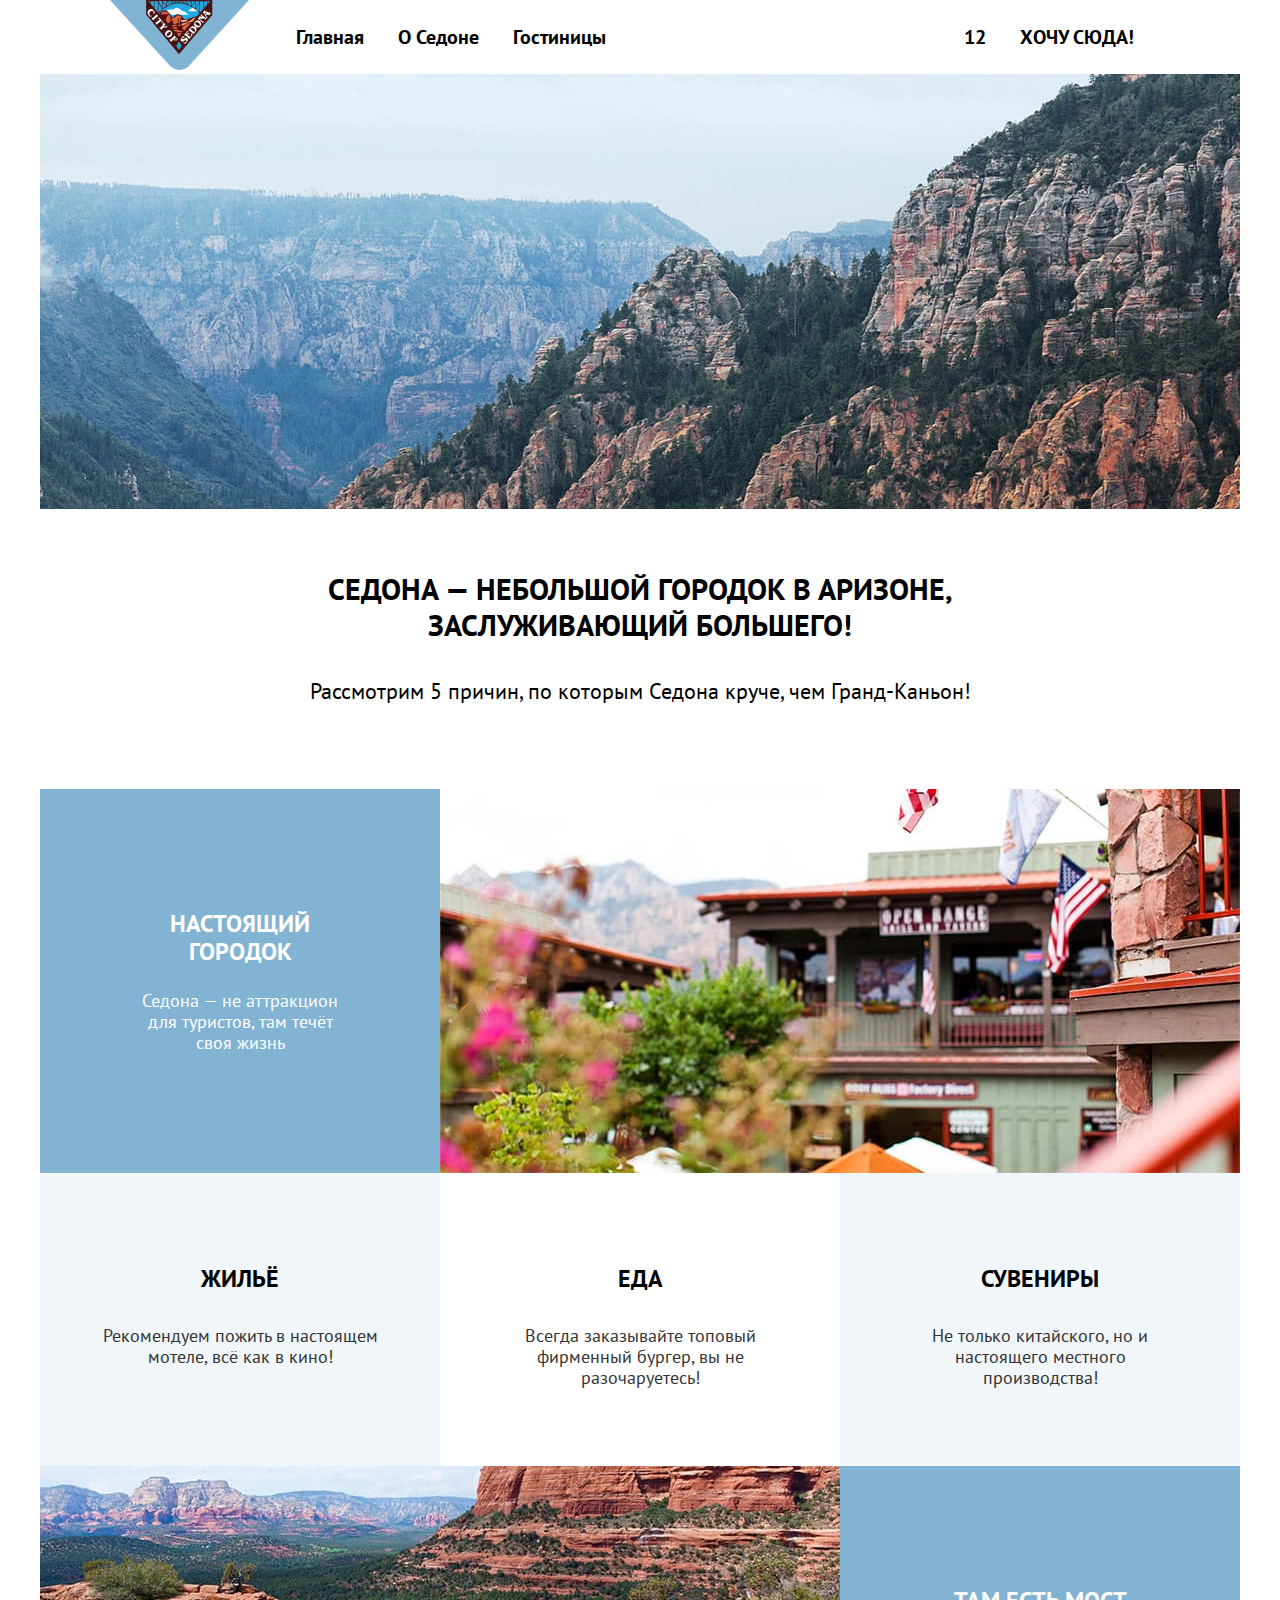
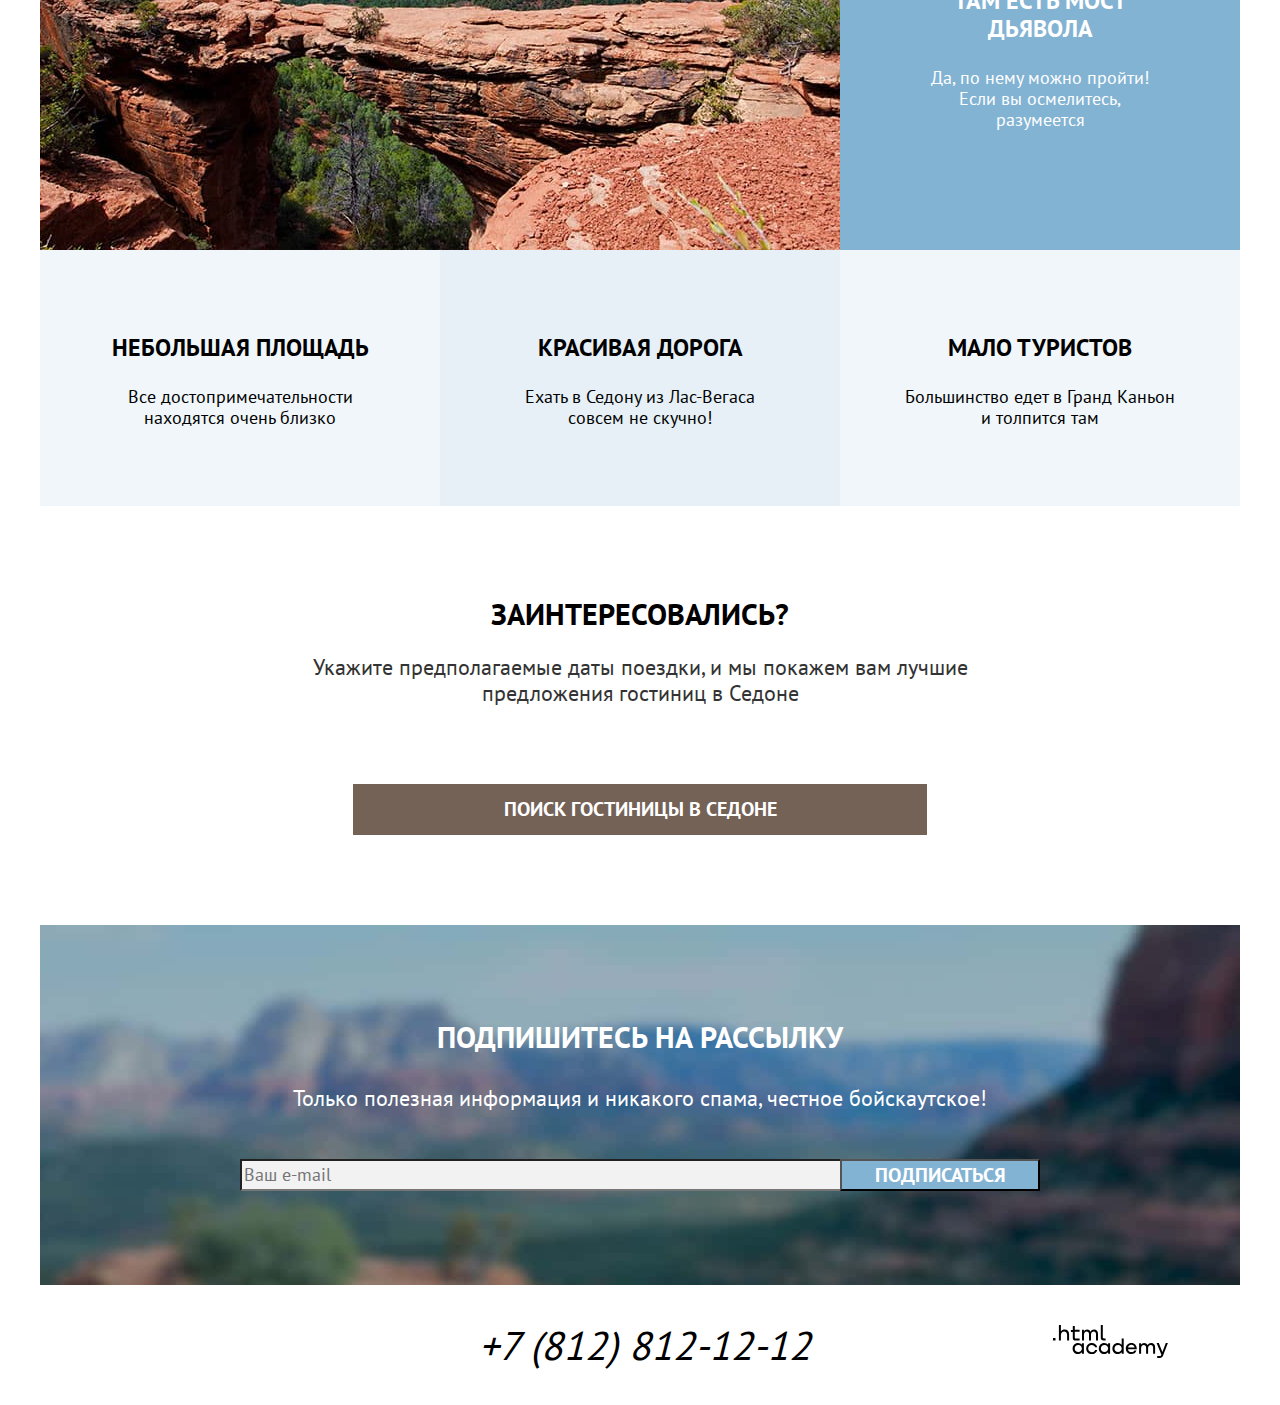
==== index.html @ 5ad71d44 "." ====
<!DOCTYPE html>
<html lang="ru">
  <head>
    <meta charset="UTF-8">
    <meta http-equiv="X-UA-Compatible" content="IE=edge">
    <meta name="viewport" content="width=<device-width>, initial-scale=1.0">
    <title>Sedona</title>
    <link rel="stylesheet" href="./css/style.css">
  </head>
  <body>
    <header class="page-header">
      <nav class="page-navigation">
        <a class="logo">
          <img src="./images/logo.svg" width="139" height="70" alt="Седона">
        </a>
        <ul class="navigation-list">
          <li class="navigation-item">
            <a class="navigation-link">Главная</a>
          </li>
          <li class="navigation-item">
            <a href="#" class="navigation-link">О Седоне</a>
          </li>
          <li class="navigation-item">
            <a href="search-hotel.html" class="navigation-link">Гостиницы</a>
          </li>
        </ul>
        <ul class="navigation-list navigation-user">
          <li class="navigation-item">
            <a href="#" class="navigation-link">
              <span class="visually-hidden">Поиск</span>
            </a>
          </li>
          <li class="navigation-item">
            <a href="#" class="navigation-link">
              <span class="visually-hidden">Избранное</span>
              <span class="icon-button-counter">12</span>
            </a>
          </li>
          <li class="navigation-item">
            <a href="#" class="navigation-link button button-secondary">Хочу сюда!</a>
          </li>
        </ul>
      </nav>
    </header>
    <main class="main-container main-index">
      <div class="page-container">
        <div class="welcome">
          <h1 class="visually-hidden">Туристичкский город - Седона</h1>
        </div>
        <section class="advantages">
          <h2 class="visually-hidden">Преимущества</h2>
          <div class="advantages-container">
            <p class="section-title">Седона — небольшой городок в Аризоне, заслуживающий большего!</p>
            <p class="section-description">Рассмотрим 5 причин, по которым Седона круче, чем Гранд-Каньон!</p>
          </div>
          <ol class="advantages-list">
            <li class="advantages-item advantages-item-large">
              <div class="advantages-item-container">
                <h3 class="advantages-title">Настоящий городок</h3>
                <p class="advantages-text">Седона — не аттракцион для туристов, там течёт своя жизнь</p>
              </div>
              <img class="advantages-pic" src="./images/photo-1.jpg" alt="Фото города Седона с заведениями">
              <ul class="advantages-list advantages-list-inner">
                <li class="advantages-item">
                  <h4 class="advantages-title">Жильё</h4>
                  <p class="advantages-text">Рекомендуем пожить в настоящем мотеле, всё как в кино!</p>
                </li>
                <li class="advantages-item">
                  <h4 class="advantages-title">Еда</h4>
                  <p class="advantages-text">Всегда заказывайте топовый фирменный бургер, вы не разочаруетесь!</p>
                </li>
                <li class="advantages-item">
                  <h4 class="advantages-title">Сувениры</h4>
                  <p class="advantages-text">Не только китайского, но и настоящего местного производства!</p>
                </li>
              </ul>
            </li>
            <li class="advantages-item advantages-item-large">
              <div class="advantages-item-container">
                <h3 class="advantages-title">Там есть мост дьявола</h3>
                <p>Да, по нему можно пройти! Если вы осмелитесь, разумеется</p>
              </div>
              <img class="advantages-pic" src="./images/photo-2.jpg" alt="Фото моста дьявола с горным пейзажем">
            </li>
            <li class="advantages-item">
              <h3 class="advantages-title">Небольшая площадь</h3>
              <p class="advantages-text">Все достопримечательности находятся очень близко</p>
            </li>
            <li class="advantages-item">
              <h3 class="advantages-title">Красивая дорога</h3>
              <p class="advantages-text">Ехать в Седону из Лас-Вегаса совсем не скучно!</p>
            </li>
              <li class="advantages-item">
              <h3 class="advantages-title">Мало туристов</h3>
              <p class="advantages-text">Большинство едет в Гранд Каньон и толпится там</p>
            </li>
          </ol>
        </section>
        <section class="search-hotel">
          <h2 class="visually-hidden">Поиск Гостиницы</h2>
          <p class="search-title">Заинтересовались?</p>
          <p class="search-hotel-text">Укажите предполагаемые даты поездки, и мы покажем вам лучшие предложения гостиниц в Седоне</p>
          <a class="search-button button button-secondary button-large" href="search-hotel.html">Поиск гостиницы в Седоне</a>
        </section>
        <section class="maling">
          <h2 class="maling-title">Подпишитесь на рассылку</h2>
          <p class="maling-text">Только полезная информация и никакого спама, честное бойскаутское!</p>
          <form class="news-maling-form" action="https://echo.htmlacademy.ru/" method="post">
            <p class="news-maling">
              <label class="visually-hidden" for="news-maling-email">Email</label>
              <input class="field" placeholder="Ваш e-mail" type="email" name="news-maling-email" id="news-maling-email" required>
              <button class="button news-maling-button button-large" type="submit">Подписаться</button>
            </p>
          </form>
        </section>
      </div>
    </main>
    <footer class="page-footer">
        <section class="footer-social">
          <h2 class="visually-hidden">Социальные сети</h2>
          <ul class="footer-social-list">
            <li class="footer-social-item">
              <a class="footer-social-link" href="https://twitter.com/htmlacademy_ru">
                <span class="visually-hidden">Твиттер</span>

              </a>
            </li>
            <li class="footer-social-item">
              <a class="footer-social-link" href="https://www.facebook.com/htmlacademy">
                <span class="visually-hidden">Фейсбук</span>

              </a>
            </li>
            <li class="footer-social-item">
              <a class="footer-social-link" href="https://www.youtube.com/c/HTMLAcademyRUS">
                <span class="visually-hidden">Ютуб</span>

              </a>
            </li>
          </ul>
          <h2 class="visually-hidden">Номер для связи</h2>
          <address class="footer-number-address">
            <a class="footer-number-address-tel" href="+78128121212">+7 (812) 812-12-12</a>
          </address>
          <h2 class="visually-hidden">Спонсор сайта</h2>
          <a class="footer-sponsor-logo-link" href="https://htmlacademy.ru/">
            <img class="footer-sponsors-logo" src="./images/html-academy.svg" alt="Логотипы спонсоров">
          </a>
        </section>
    </footer>
  </body>
</html>
---- css/style.css ----
@font-face {
  font-family: "PT Sans";
  font-style: normal;
  font-weight: 400;
  src: url(../fonts/ptsans-400.woff2) format("woff2");
  font-display: swap;
}
@font-face {
  font-family: "PT sans";
  font-style: normal;
  font-weight: 700;
  src: url(../fonts/ptsans-700.woff2) format("woff2");
  font-display: swap;
}

html {
  height: 100%;
}

body {
  margin: 0;
  display: flex;
  flex-direction: column;
  min-height: 100%;
  font-family: "PT sans", sans-serif;
  font-size: 18px;
  line-height: 21px;
  background-color: #ffffff;
  color: #333333;
}

.visually-hidden {
  position: absolute;
  width: 1px;
  height: 1px;
  margin: -1px;
  padding: 0;
  border: 0;
  clip: rect(0 0 0 0);
  overflow: hidden;
}

.button {
  display: inline-block;
  color:#ffffff;
  background-color: #83B3D3;
  font-family: "PT sans",  sans-serif;
  font-size: 16px;
  font-weight: 700;
  text-transform: uppercase;
  text-decoration: none;
}

.button-secondary {
  background-color: #756257;
}

.button-large {
  font-size: 20px;
}

.page-header {
  color: #000000;
  background-color: #ffffff;
}

.page-navigation {
  display: flex;
  width: 1060px;
  margin: 0 auto;
}

.logo {
  width: 140px;
  margin-right: 30px;
}

.navigation-list {
  display: flex;
  flex-wrap: wrap;
  align-items: center;
  margin: 0;
  padding: 0;
  width: 650px;
  list-style-type: none;
}

.navigation-user {
  width: 264px;
}

.navigation-link {
  display: block;
  padding: 20px 17px;
  font-family: "PT sans", sans-serif;
  font-size: 20px;
  line-height: 26px;
  font-weight: 700;
  text-align: center;
  color: #000000;
  background-color: #ffffff;
  text-decoration: none;
}

.navigation-link .navigation-user {
  min-width: 18px;
  min-height: 17px;
}

.main-index {
  color: #000000;
  background-color: #ffffff;
}

.main-container {
  flex-grow: 1;
}

.page-container {
  width: 1200px;
  margin: 0 auto;
}

.welcome {
  min-height: 435px;
  background-size: 100% auto;
  background-repeat: no-repeat;
  background-color: #83B3D3;
  background-image: url(../images/index-background.jpg);
}

.section-title {
  font-family: "PT sans", sans-serif;
  font-size: 30px;
  line-height: 36px;
  font-weight: 700;
  text-align: center;
  text-transform: uppercase;
  margin: 0;
  margin-bottom: 30px;
}

.section-description {
  font-family: "PT sans", sans-serif;
  font-size: 22px;
  line-height: 36px;
  text-align: center;
  margin: 0;
}

.advantages {
  text-align: center;
}

.advantages-container {
  padding: 62px 240px 80px;
}

.advantages-list {
  margin: 0;
  padding: 0;
  list-style-type: none;
  display: grid;
  grid-template-columns: repeat(3, 1fr);
}

.advantages-list-inner {
  color: #333333;
  background-color: #ffffff;
  grid-column: 1 / -1;
}

.advantages-item {
  background: rgba(131, 179, 211, 0.12);
  padding: 60px;
}

.advantages-item:not(.advantages-item-large):nth-child(even) {
  background: rgba(131, 179, 211, 0.2);
}

.advantages-item-large {
  color:#ffffff;
  background-color: #83B3D3;
  grid-column: 1 / -1;
  display: grid;
  grid-template-columns: repeat(3, 1fr);
  padding: 0;
}

.advantages-item-container {
  padding: 97px 90px 87px;
}

.advantages-list-inner .advantages-item:nth-child(even) {
  background-color: #ffffff;
}

.advantages-title {
  color: #000000;
  font-size: 24px;
  line-height: 28px;
  font-weight: 700;
  text-transform: uppercase;
}

.advantages-pic {
  grid-column: span 2;
  width: 100%;
  height: auto;
  object-fit: cover;
}

.advantages-item-large:nth-child(2) .advantages-pic {
  order: -1;
}

.advantages-item-container > .advantages-title {
  color:#ffffff;
}

.advantages-text {
  line-height: 21px;
}

.search-hotel {
  text-align: center;
  padding: 90px 240px;
}

.search-title {
  margin: 0;
  font-size: 30px;
  line-height: 36px;
  font-weight: 700;
  color:#000000;
  text-transform:uppercase;
}

.search-hotel-text {
  font-size: 22px;
  line-height: 26px;
  color:#333333;
}

.search-button {
  margin: 56px 73px 0;
  padding: 15px 0;
  width: 574px;
}

.breadcrumbs-list {
  margin: 0;
  padding: 0;
  margin-bottom: 45px;
  display: flex;
  list-style-type: none;
}

.breadcrumbs-item {
  font-size: 16px;
}

.breadcrumbs-item-link {
  padding-right: 26px;
}

.hotel-filter-group {
  margin: 0;
  padding: 0;
  width: 200px;
  margin-right: 17px;
}

.hotel-filter-price {
  width: 287px;
  margin-left: 95px;
}

.filter-buttons {
  display: flex;
  flex-direction: column;
  width: 160px;
  margin-left: 64px;
}

.hotel-filter {
  display: flex;
  width: 1050px;
  margin: 0 auto;
}

.filter-list {
  margin: 0;
  padding: 0;
  list-style-type: none;
}

.hotel-sorting {
  padding: 0 72px;
}

.catalog-sort {
  display: flex;
  align-items: center;
  justify-content: space-between;
  padding: 44px 0;
}

.sorting-result {
  width: 50%;
  margin-right: 0;
}

.catalig-select{
  width: 287px;
  margin-right: auto;
}

.sorting-button-list {
  list-style-type: none;
}

.view-list {
  padding: 0;
  margin: 0;
  display: flex;
  list-style-type: none;
}

.view-link {
  display: block;
  width: 44px;
  height: 44px;
  margin-right: 8px;
}

.hotel-card-list {
  display: grid;
  grid-template-columns: repeat(3, 340px);
  gap: 10px 18px;
  padding: 0;
  margin: 0;
  list-style-type: none;
}

.hotel-card-container {
  display: grid;
  grid-template-columns: 1fr 26px 1fr;
  grid-template-rows: 206px;
  row-gap: 16px;
  grid-template-areas:
    "img img img"
    "title title title"
    "description description description"
    "button-more . button-chosen"
    " stars rate rate";
  padding: 20px;
}

.hotel-card-photo {
  grid-area: img;
  width: 100%;
  height: auto;
}

.hotel-card-title {
  grid-area: title;
  font-size: 24px;
  line-height: 31px;
  margin: 0;
}

.hotel-card-link {
  color:#000000;
  text-decoration: none;
}

.hotel-card-description {
  grid-area: description;
  display: grid;
  grid-template-columns: 1fr 1fr;
  column-gap: 26px;
  margin: 0;
}

.card-more {
  grid-area: button-more;
}

.card-chosen {
  grid-area: button-chosen;
}

.rating-middle {
  grid-area: rate;
  text-transform: uppercase;
  margin: 0;
  font-size: 16px;
}

.pagination {
  display: flex;
  flex-direction: column;
  align-items: center;
  padding: 30px 0;
}

.pagination-button {
  min-width: 620px;
}

.pagination-nav {
  display: flex;
  justify-content: space-between;
  align-items: center;
  margin-top: 30px;
  width: 100%;
}

.pagination-list {
  padding: 0;
  margin: 0;
  display: flex;
  flex-wrap: wrap;

  list-style-type: none;
}
.pagination-item {
  margin-right: 8px;
}

.pagination-link {
  display: flex;
  align-items: center;
  justify-content: center;
  min-width: 55px;
  height: 55px;


  color: #ffffff;
  background-color: #83B3D3;

  font-size: 20px;
  font-weight: 700;
  text-align: center;
  text-decoration: none;
}

.pagination-label {
  margin: 0;
  margin-right: 50px;
}

.pagination-select {
  display: flex;
}

.maling {
  text-align: center;
  color:#ffffff;
  background-color: #83B3D3;
  background-size: cover;
  background-image: url(../images/futer-background.jpg);
  padding: 94px 200px;
}

.maling-title {
  font-size: 30px;
  line-height: 36px;
  font-weight: 700;
  text-transform: uppercase;
  margin: 0;
  margin-bottom: 30px;
}

.maling-text {
  font-size: 22px;
  line-height: 26px;
  margin: 0;
}

.news-maling-form {
  margin-top: 48px;
}

.news-maling {
  display: grid;
  grid-template-columns: 1fr 200px;
}


.field {
  width: 100%;
  background-color: #f2f2f2;
  font-family: inherit;
  font-size: 18px;
}

.main-header {
  padding: 35px 72px 80px;
  color: #ffffff;
  background-color: #83B3D3;
  background-size: cover;
  background-repeat: no-repeat;
  background-image: url(../images/catalog-background.jpg);
}

.search-hotel-title {
  padding: 0;
  margin-top: 0;
  margin-bottom: 5px;
  color:#ffffff;
  font-size: 60px;
  line-height: 78px;
  font-weight: 700;
}

.filter-title {
  font-size: 20px;
  line-height: 26px;
  font-weight: 700;
}

.filter-reset {
  color: #ffffff;
  background-color: transparent;
  font-size: 18px;
}

.data-input {
  color: #ffffff;
  background-color: transparent;
  font-size: 18px;
  font-family: inherit;
}

.filter-label {
  line-height: 23px;
}

.range-title {
  opacity: 0.3;
}

.sorting-result {
  font-size: 30px;
  line-height: 39px;
  font-weight: 700;
  text-transform: uppercase;
}

.news-maling {
  margin: 0;
  padding: 0;
}

.page-footer {
  width: 1200px;
  margin: 0 auto;
}

.footer-social {
  display: flex;
  justify-content: space-between;
  padding: 40px 72px;
}

.footer-social-list {
  margin: 0;
  padding: 0;
  list-style-type: none;
  display: flex;
  flex-wrap: wrap;
}

.footer-social-item {
  width: 36px;
  height: 30px;
  margin-right: 8px;
  margin-bottom: 8px;
}

.footer-social-item:nth-child(3n) {
  margin-right: 0;
}

.footer-number-address-tel {
  color:#000000;
  font-size: 40px;
  line-height: 40px;
  text-decoration: none;
}
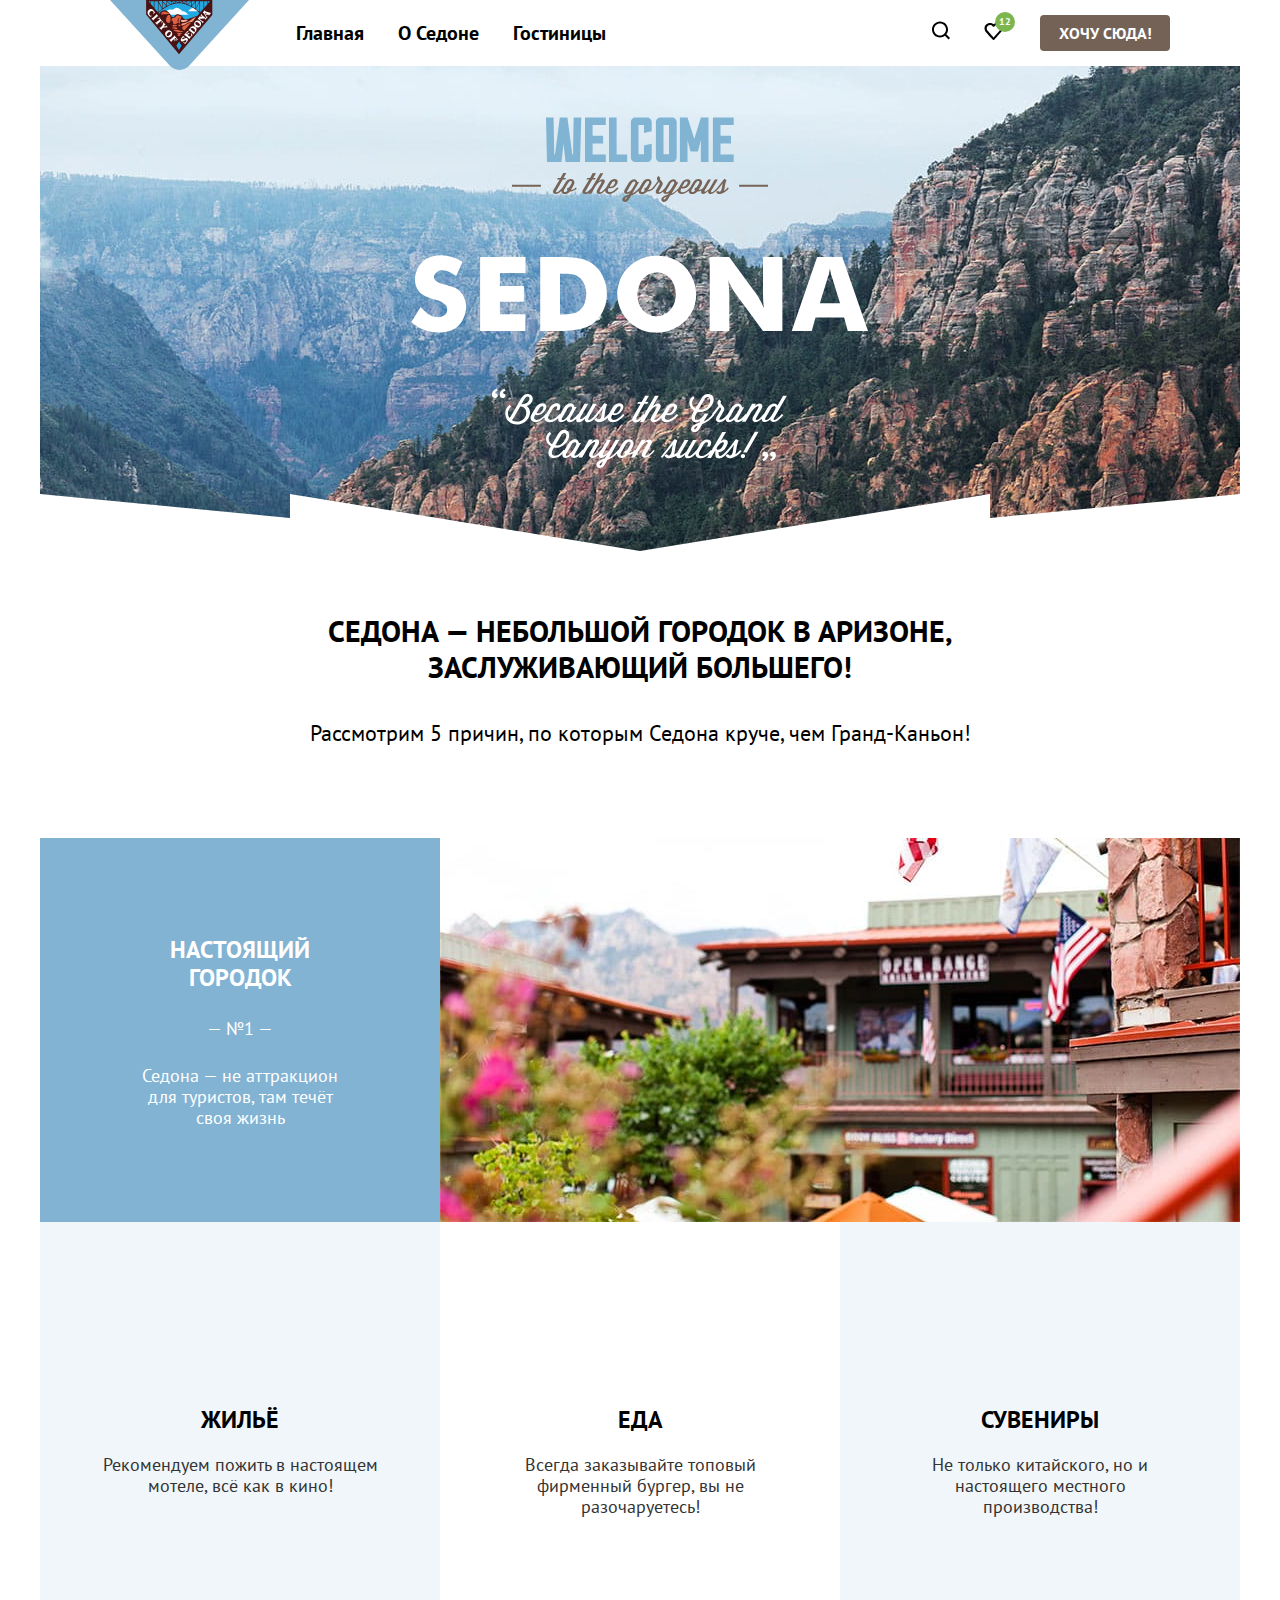
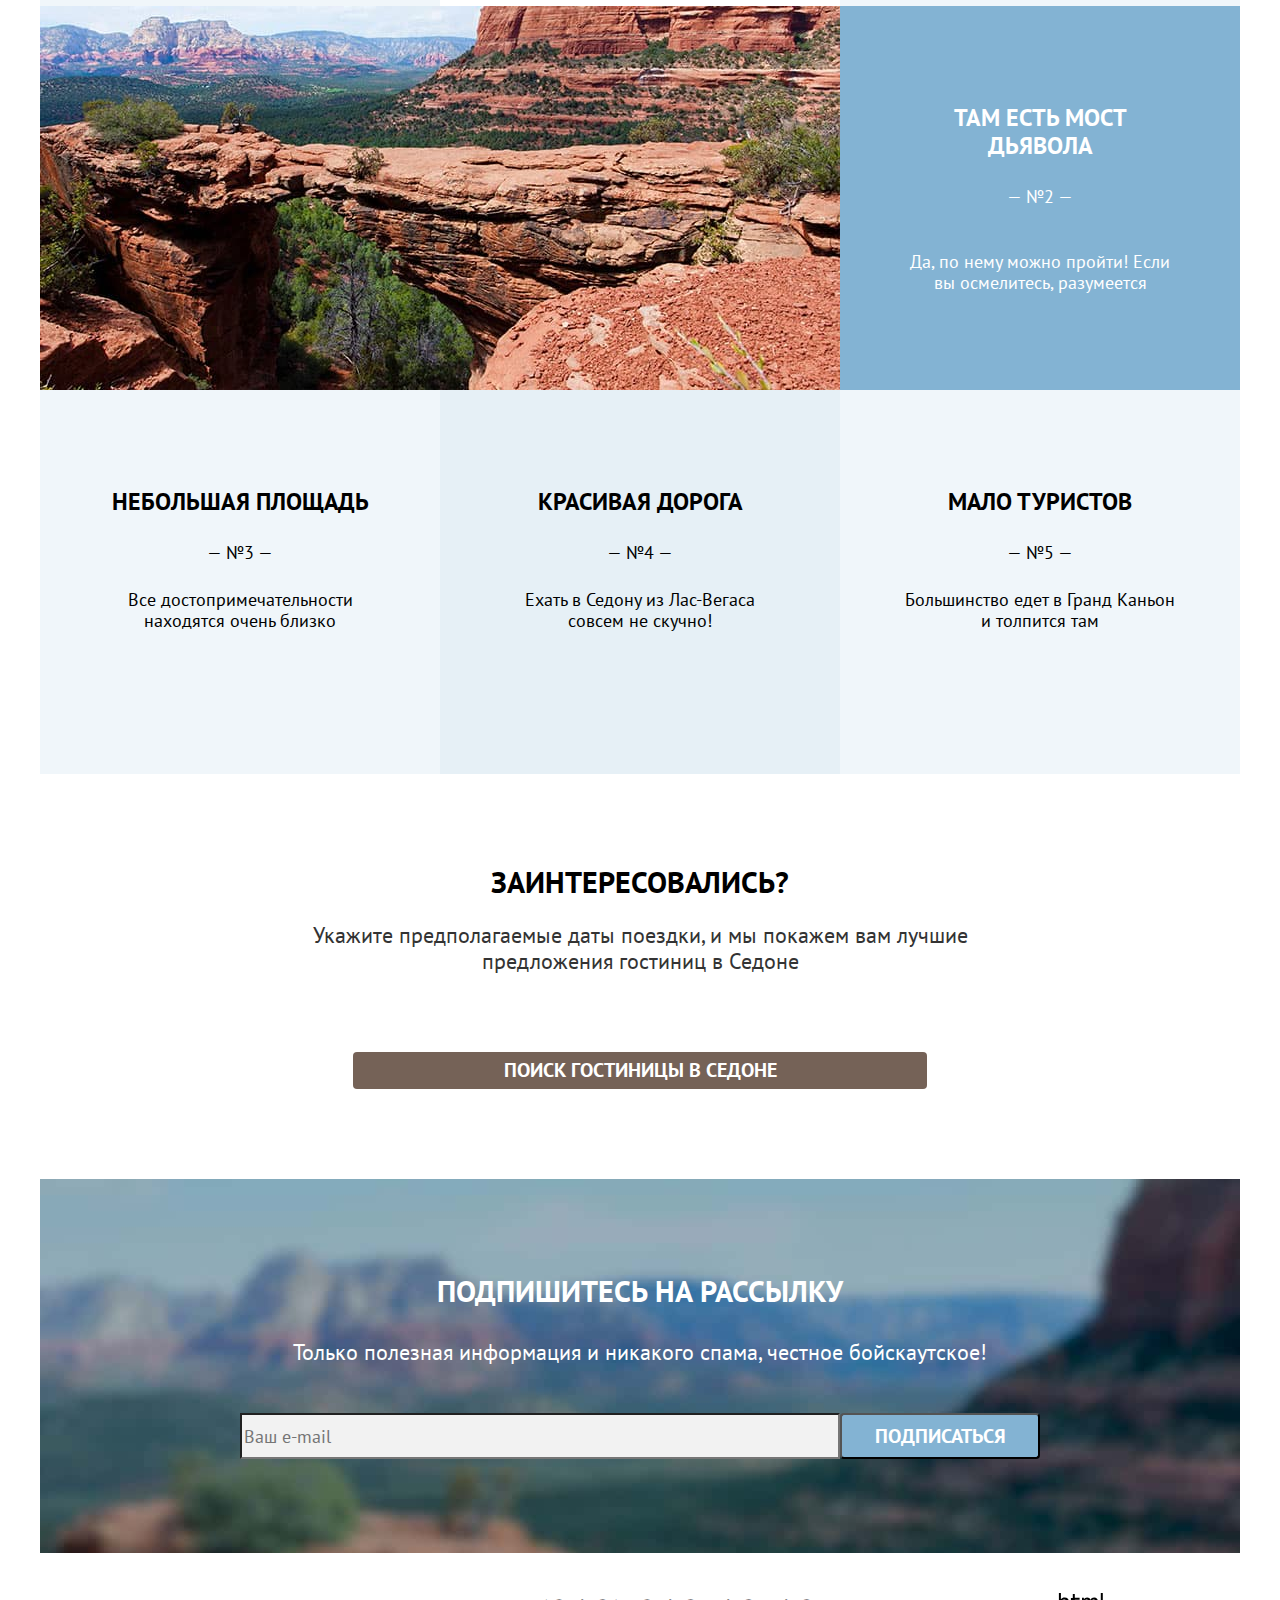
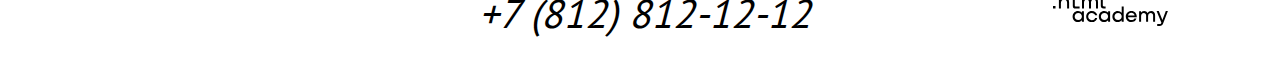
==== commit 8d6f9ae2: "." ====
--- a/index.html
+++ b/index.html
@@ -26,18 +26,24 @@
         </ul>
         <ul class="navigation-list navigation-user">
           <li class="navigation-item">
-            <a href="#" class="navigation-link">
+            <a href="#" class="navigation-link icon-button">
+              <svg aria-hidden="true" focusable="false" width="19" height="19" xmlns="http://www.w3.org/2000/svg" width="20" height="19" fill="none">
+                <path fill="#000" d="m19.026 17.05-3.71-3.7c1.002-1.3 1.704-3 1.704-4.9 0-4.4-3.61-8-8.023-8C4.585.45.975 4.15.975 8.55c0 4.4 3.61 8 8.022 8 1.805 0 3.51-.6 4.914-1.7l3.71 3.7 1.405-1.5Zm-10.029-2.5c-3.309 0-6.017-2.7-6.017-6s2.708-6 6.017-6c3.31 0 6.017 2.7 6.017 6s-2.707 6-6.017 6Z"/>
+              </svg>
               <span class="visually-hidden">Поиск</span>
             </a>
           </li>
           <li class="navigation-item">
-            <a href="#" class="navigation-link">
+            <a href="#" class="navigation-link icon-button">
+              <svg aris-hidden="true" focusable="false" xmlns="http://www.w3.org/2000/svg" width="19" height="17" fill="none">
+                <path fill="#000" d="M9.444 17c-.301 0-.602-.1-.802-.4-5.416-6.1-6.72-7.5-7.02-7.9C.92 7.8.519 6.6.519 5.4c0-3 2.406-5.4 5.515-5.4 1.304 0 2.507.5 3.51 1.3C10.547.5 11.851 0 13.054 0c3.008 0 5.516 2.4 5.516 5.4 0 1.3-.502 2.5-1.304 3.4l-7.02 7.9c-.2.2-.401.3-.802.3ZM3.427 7.5c.3.4 3.51 4 6.117 6.9l6.218-7c.501-.5.702-1.2.702-2 0-1.8-1.505-3.3-3.31-3.3-1.002 0-2.005.5-2.707 1.3-.301.3-.602.4-.903.4-.3 0-.602-.2-.802-.4-.702-.8-1.705-1.3-2.708-1.3-1.805 0-3.31 1.5-3.31 3.3-.1.9.302 1.6.703 2.1-.1 0-.1 0 0 0Z"/>
+              </svg>
               <span class="visually-hidden">Избранное</span>
               <span class="icon-button-counter">12</span>
             </a>
           </li>
           <li class="navigation-item">
-            <a href="#" class="navigation-link button button-secondary">Хочу сюда!</a>
+            <a href="#" class="navigation-link button button-secondary additional-menu-button">Хочу сюда!</a>
           </li>
         </ul>
       </nav>
@@ -49,27 +55,27 @@
         </div>
         <section class="advantages">
           <h2 class="visually-hidden">Преимущества</h2>
-          <div class="advantages-container">
+          <div class="advantages-content">
             <p class="section-title">Седона — небольшой городок в Аризоне, заслуживающий большего!</p>
             <p class="section-description">Рассмотрим 5 причин, по которым Седона круче, чем Гранд-Каньон!</p>
           </div>
           <ol class="advantages-list">
             <li class="advantages-item advantages-item-large">
               <div class="advantages-item-container">
-                <h3 class="advantages-title">Настоящий городок</h3>
-                <p class="advantages-text">Седона — не аттракцион для туристов, там течёт своя жизнь</p>
+                <h3 class="advantages-title">Настоящий<br>городок</h3>
+                <p class="advantages-text">Седона — не аттракцион<br>для туристов, там течёт<br>своя жизнь</p>
               </div>
-              <img class="advantages-pic" src="./images/photo-1.jpg" alt="Фото города Седона с заведениями">
-              <ul class="advantages-list advantages-list-inner">
-                <li class="advantages-item">
+              <img class="advantages-pic" src="./images/photo-1.jpg" weight="800" height="384" alt="Фото города Седона с заведениями">
+              <ul class="advantages-list-inner">
+                <li class="advantages-item-inner">
                   <h4 class="advantages-title">Жильё</h4>
                   <p class="advantages-text">Рекомендуем пожить в настоящем мотеле, всё как в кино!</p>
                 </li>
-                <li class="advantages-item">
+                <li class="advantages-item-inner">
                   <h4 class="advantages-title">Еда</h4>
                   <p class="advantages-text">Всегда заказывайте топовый фирменный бургер, вы не разочаруетесь!</p>
                 </li>
-                <li class="advantages-item">
+                <li class="advantages-item-inner">
                   <h4 class="advantages-title">Сувениры</h4>
                   <p class="advantages-text">Не только китайского, но и настоящего местного производства!</p>
                 </li>
@@ -80,19 +86,25 @@
                 <h3 class="advantages-title">Там есть мост дьявола</h3>
                 <p>Да, по нему можно пройти! Если вы осмелитесь, разумеется</p>
               </div>
-              <img class="advantages-pic" src="./images/photo-2.jpg" alt="Фото моста дьявола с горным пейзажем">
+              <img class="advantages-pic" src="./images/photo-2.jpg" weight="800" height="384" alt="Фото моста дьявола с горным пейзажем" >
             </li>
             <li class="advantages-item">
-              <h3 class="advantages-title">Небольшая площадь</h3>
-              <p class="advantages-text">Все достопримечательности находятся очень близко</p>
+              <div class="advantages-item-container">
+                <h3 class="advantages-title">Небольшая площадь</h3>
+                <p class="advantages-text">Все достопримечательности находятся очень близко</p>
+              </div>
             </li>
             <li class="advantages-item">
-              <h3 class="advantages-title">Красивая дорога</h3>
-              <p class="advantages-text">Ехать в Седону из Лас-Вегаса совсем не скучно!</p>
+              <div class="advantages-item-container">
+                <h3 class="advantages-title">Красивая дорога</h3>
+                <p class="advantages-text">Ехать в Седону из Лас-Вегаса совсем не скучно!</p>
+              </div>
             </li>
-              <li class="advantages-item">
-              <h3 class="advantages-title">Мало туристов</h3>
-              <p class="advantages-text">Большинство едет в Гранд Каньон и толпится там</p>
+            <li class="advantages-item">
+              <div class="advantages-item-container">
+                <h3 class="advantages-title">Мало туристов</h3>
+                <p class="advantages-text">Большинство едет в Гранд Каньон и толпится там</p>
+              </div>
             </li>
           </ol>
         </section>
--- a/css/style.css
+++ b/css/style.css
@@ -11,6 +11,12 @@
   font-weight: 700;
   src: url(../fonts/ptsans-700.woff2) format("woff2");
   font-display: swap;
+}
+
+*,
+*::before,
+*::after {
+  box-sizing: border-box;
 }
 
 html {
@@ -40,25 +46,6 @@
   overflow: hidden;
 }
 
-.button {
-  display: inline-block;
-  color:#ffffff;
-  background-color: #83B3D3;
-  font-family: "PT sans",  sans-serif;
-  font-size: 16px;
-  font-weight: 700;
-  text-transform: uppercase;
-  text-decoration: none;
-}
-
-.button-secondary {
-  background-color: #756257;
-}
-
-.button-large {
-  font-size: 20px;
-}
-
 .page-header {
   color: #000000;
   background-color: #ffffff;
@@ -72,7 +59,10 @@
 
 .logo {
   width: 140px;
+  position: relative;
+  z-index: 1;
   margin-right: 30px;
+  margin-bottom: -10px;
 }
 
 .navigation-list {
@@ -86,7 +76,8 @@
 }
 
 .navigation-user {
-  width: 264px;
+  max-width: 324px;
+  justify-content: flex-end;
 }
 
 .navigation-link {
@@ -107,6 +98,12 @@
   min-height: 17px;
 }
 
+.additional-menu-button {
+  width: 130px;
+  margin-left: 20px;
+  line-height: 20px;
+}
+
 .main-index {
   color: #000000;
   background-color: #ffffff;
@@ -122,11 +119,20 @@
 }
 
 .welcome {
-  min-height: 435px;
-  background-size: 100% auto;
+  min-height: 485px;
+  background-size:
+    auto auto,
+    100% auto,
+    cover;
+  background-position:
+    50% calc(50% - 16px),
+    50% 100%,
+    50% 50%;
   background-repeat: no-repeat;
   background-color: #83B3D3;
-  background-image: url(../images/index-background.jpg);
+  background-image: url(../images/welcome.svg),
+                    url(../images/index-divider.png),
+                    url(../images/index-background.jpg);
 }
 
 .section-title {
@@ -152,8 +158,8 @@
   text-align: center;
 }
 
-.advantages-container {
-  padding: 62px 240px 80px;
+.advantages-content {
+  padding: 62px 240px 87px;
 }
 
 .advantages-list {
@@ -162,41 +168,73 @@
   list-style-type: none;
   display: grid;
   grid-template-columns: repeat(3, 1fr);
+
+  counter-reset: advantages;
+}
+
+.advantages-item {
+  display: grid;
+  gap: 30px;
+  min-height: 384px;
+
+  background: rgba(131, 179, 211, 0.12);
+
+  counter-increment: advantages;
+}
+
+.advantages-item-large {
+  color:#ffffff;
+  background-color: #83B3D3;
+  grid-column: 1 / -1;
+  gap: 0;
+  grid-template-columns: repeat(3, 1fr);
+  padding: 0;
+}
+
+.advantages-item:not(.advantages-item-large):nth-child(even) {
+  background: rgba(131, 179, 211, 0.2);
+}
+
+.advantages-item-container {
+  display: grid;
+  align-content: start;
+  gap: 26px;
+  padding: 60px;
+  min-height: 384px;
+  padding-top: 98px;
+}
+
+.advantages-item-container::before {
+  content: "— №" counter(advantages) " —";
 }
 
 .advantages-list-inner {
   color: #333333;
   background-color: #ffffff;
   grid-column: 1 / -1;
-}
-
-.advantages-item {
+  margin: 0;
+  padding: 0;
+  list-style-type: none;
+  display: grid;
+  grid-template-columns: repeat(3, 1fr);
+}
+
+.advantages-item-inner {
+  display: grid;
+  align-content: start;
+  gap: 20px;
+  min-height: 384px;
   background: rgba(131, 179, 211, 0.12);
   padding: 60px;
-}
-
-.advantages-item:not(.advantages-item-large):nth-child(even) {
-  background: rgba(131, 179, 211, 0.2);
-}
-
-.advantages-item-large {
-  color:#ffffff;
-  background-color: #83B3D3;
-  grid-column: 1 / -1;
-  display: grid;
-  grid-template-columns: repeat(3, 1fr);
-  padding: 0;
-}
-
-.advantages-item-container {
-  padding: 97px 90px 87px;
-}
-
-.advantages-list-inner .advantages-item:nth-child(even) {
+  padding-top: 184px;
+}
+
+.advantages-item-inner:nth-child(even) {
   background-color: #ffffff;
 }
 
 .advantages-title {
+  margin: 0;
   color: #000000;
   font-size: 24px;
   line-height: 28px;
@@ -204,10 +242,23 @@
   text-transform: uppercase;
 }
 
+.advantages-item-large .advantages-title {
+  color:#ffffff;
+}
+
+.advantages-item-inner .advantages-title {
+  color:#000000;
+}
+
+.advantages-item-container .advantages-title {
+  order: -1;
+}
+
 .advantages-pic {
   grid-column: span 2;
   width: 100%;
-  height: auto;
+  height: 0;
+  min-height: 100%;
   object-fit: cover;
 }
 
@@ -215,11 +266,8 @@
   order: -1;
 }
 
-.advantages-item-container > .advantages-title {
-  color:#ffffff;
-}
-
 .advantages-text {
+  margin: 0;
   line-height: 21px;
 }
 
@@ -255,6 +303,50 @@
   margin-bottom: 45px;
   display: flex;
   list-style-type: none;
+}
+
+.button {
+  display: inline-block;
+  color:#ffffff;
+  background-color: #83B3D3;
+  border-radius: 4px;
+  padding: 8px 15px;
+
+  font-family: inherit;
+  font-size: 16px;
+  font-weight: 700;
+  text-transform: uppercase;
+  text-decoration: none;
+}
+
+.button-secondary {
+  background-color: #756257;
+}
+
+.button-large {
+  font-size: 20px;
+}
+
+.icon-button {
+  position: relative;
+}
+
+.icon-button-counter {
+  position: absolute;
+  min-width: 20px;
+  height: 20px;
+
+  color:#ffffff;
+  background-color: #7DB54F;
+  border-radius: 50%;
+
+  line-height: 20px;
+  font-size: 10px;
+  font-family: "PT sans", sans-serif;
+  text-align: center;
+
+  top: 12px;
+  right: 5px;
 }
 
 .breadcrumbs-item {
@@ -362,6 +454,7 @@
   grid-area: img;
   width: 100%;
   height: auto;
+  object-fit: cover;
 }
 
 .hotel-card-title {
@@ -408,6 +501,9 @@
 
 .pagination-button {
   min-width: 620px;
+  padding: 17px 0;
+  border-radius: 10px;
+  border: none;
 }
 
 .pagination-nav {
@@ -516,31 +612,51 @@
   font-weight: 700;
 }
 
+.filter-label {
+  line-height: 23px;
+}
+
 .filter-title {
   font-size: 20px;
   line-height: 26px;
   font-weight: 700;
+}
+
+.range {
+  display: grid;
+  grid-template-columns: 1fr 1fr;
+}
+
+.range-label {
+  display: grid;
+  grid-template-columns: 1fr 44px;
+}
+
+.range-input {
+  width: 100%;
+  grid-column: 1 / -1;
+  grid-row: 1 / 2;
+
+  color: #ffffff;
+  background-color: transparent;
+  font-size: 18px;
+  font-family: inherit;
+}
+
+.range-title {
+  opacity: 0.3;
+  grid-column: 2 / 3;
+  grid-row: 1 / 2;
+}
+
+.range-slider {
+  grid-column: 1 / -1;
 }
 
 .filter-reset {
   color: #ffffff;
   background-color: transparent;
   font-size: 18px;
-}
-
-.data-input {
-  color: #ffffff;
-  background-color: transparent;
-  font-size: 18px;
-  font-family: inherit;
-}
-
-.filter-label {
-  line-height: 23px;
-}
-
-.range-title {
-  opacity: 0.3;
 }
 
 .sorting-result {
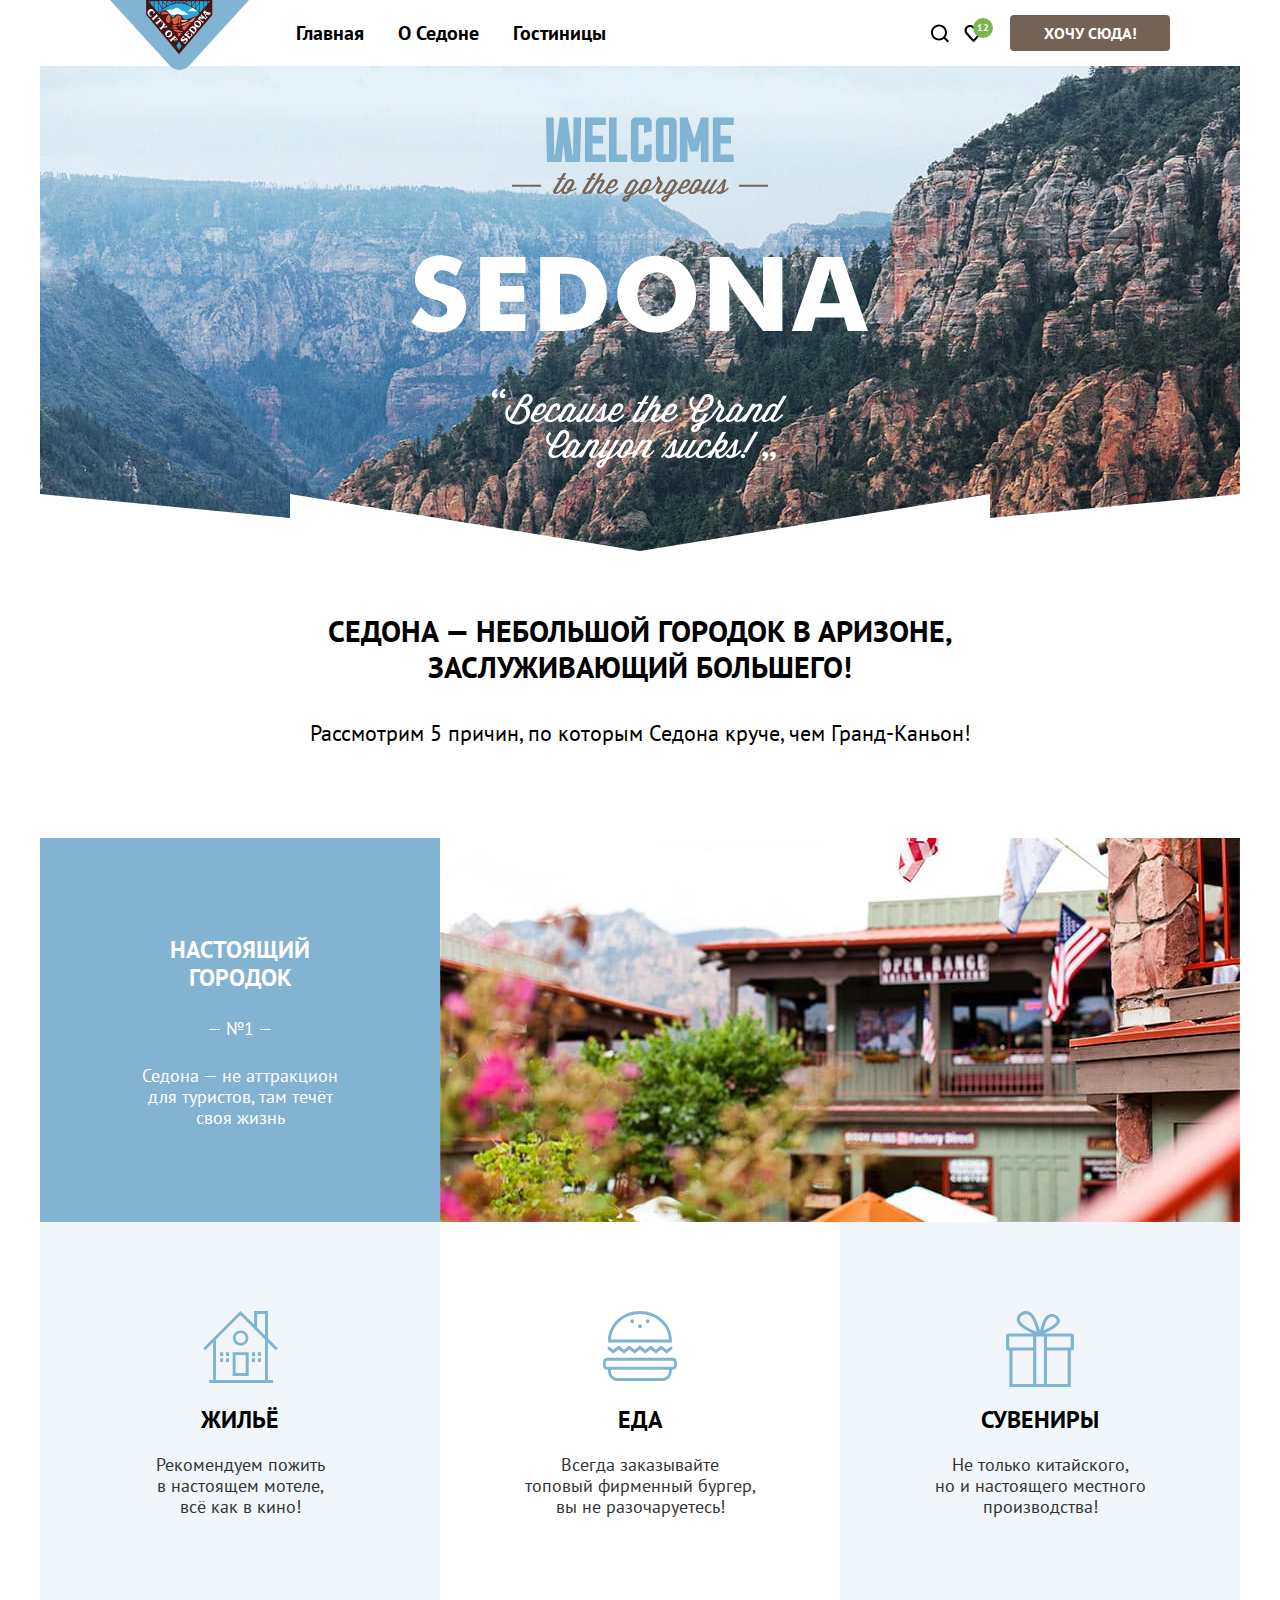
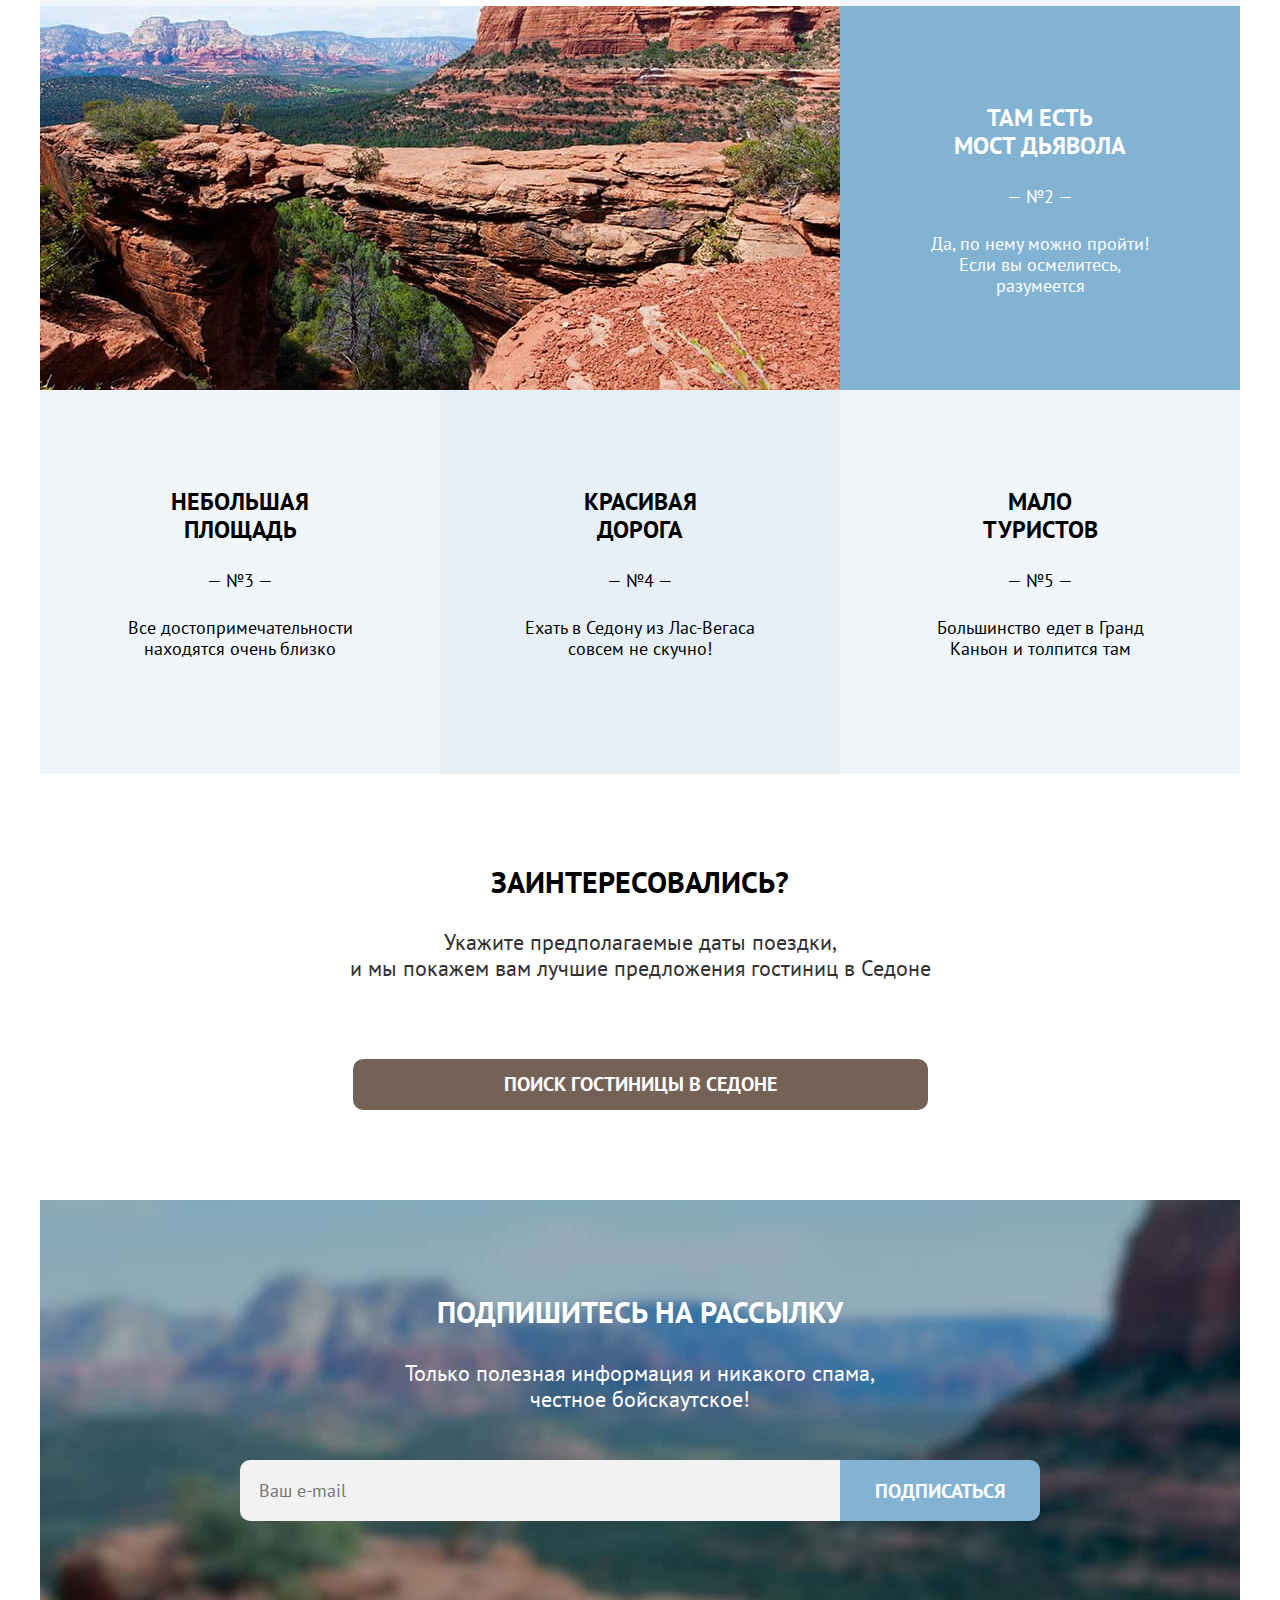
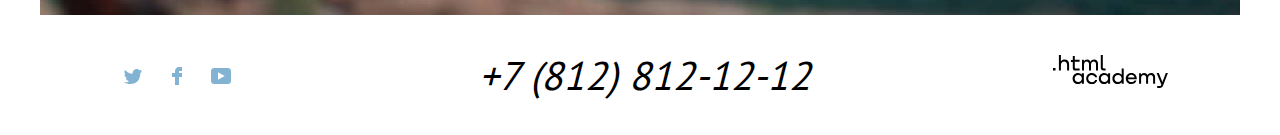
==== commit c92caaa6: "." ====
--- a/index.html
+++ b/index.html
@@ -26,16 +26,16 @@
         </ul>
         <ul class="navigation-list navigation-user">
           <li class="navigation-item">
-            <a href="#" class="navigation-link icon-button">
-              <svg aria-hidden="true" focusable="false" width="19" height="19" xmlns="http://www.w3.org/2000/svg" width="20" height="19" fill="none">
+            <a href="#" class="navigation-link">
+              <svg class="icon-button" aria-hidden="true" focusable="false" width="19" height="19" xmlns="http://www.w3.org/2000/svg" width="20" height="19" fill="none">
                 <path fill="#000" d="m19.026 17.05-3.71-3.7c1.002-1.3 1.704-3 1.704-4.9 0-4.4-3.61-8-8.023-8C4.585.45.975 4.15.975 8.55c0 4.4 3.61 8 8.022 8 1.805 0 3.51-.6 4.914-1.7l3.71 3.7 1.405-1.5Zm-10.029-2.5c-3.309 0-6.017-2.7-6.017-6s2.708-6 6.017-6c3.31 0 6.017 2.7 6.017 6s-2.707 6-6.017 6Z"/>
               </svg>
               <span class="visually-hidden">Поиск</span>
             </a>
           </li>
           <li class="navigation-item">
-            <a href="#" class="navigation-link icon-button">
-              <svg aris-hidden="true" focusable="false" xmlns="http://www.w3.org/2000/svg" width="19" height="17" fill="none">
+            <a href="#" class="navigation-link">
+              <svg class="icon-button" aris-hidden="true" focusable="false" xmlns="http://www.w3.org/2000/svg" width="19" height="17" fill="none">
                 <path fill="#000" d="M9.444 17c-.301 0-.602-.1-.802-.4-5.416-6.1-6.72-7.5-7.02-7.9C.92 7.8.519 6.6.519 5.4c0-3 2.406-5.4 5.515-5.4 1.304 0 2.507.5 3.51 1.3C10.547.5 11.851 0 13.054 0c3.008 0 5.516 2.4 5.516 5.4 0 1.3-.502 2.5-1.304 3.4l-7.02 7.9c-.2.2-.401.3-.802.3ZM3.427 7.5c.3.4 3.51 4 6.117 6.9l6.218-7c.501-.5.702-1.2.702-2 0-1.8-1.505-3.3-3.31-3.3-1.002 0-2.005.5-2.707 1.3-.301.3-.602.4-.903.4-.3 0-.602-.2-.802-.4-.702-.8-1.705-1.3-2.708-1.3-1.805 0-3.31 1.5-3.31 3.3-.1.9.302 1.6.703 2.1-.1 0-.1 0 0 0Z"/>
               </svg>
               <span class="visually-hidden">Избранное</span>
@@ -67,43 +67,43 @@
               </div>
               <img class="advantages-pic" src="./images/photo-1.jpg" weight="800" height="384" alt="Фото города Седона с заведениями">
               <ul class="advantages-list-inner">
-                <li class="advantages-item-inner">
+                <li class="advantages-item-inner advantages-item-inner-home">
                   <h4 class="advantages-title">Жильё</h4>
-                  <p class="advantages-text">Рекомендуем пожить в настоящем мотеле, всё как в кино!</p>
+                  <p class="advantages-text">Рекомендуем пожить<br>в настоящем мотеле,<br>всё как в кино!</p>
                 </li>
-                <li class="advantages-item-inner">
+                <li class="advantages-item-inner advantages-item-inner-food">
                   <h4 class="advantages-title">Еда</h4>
-                  <p class="advantages-text">Всегда заказывайте топовый фирменный бургер, вы не разочаруетесь!</p>
+                  <p class="advantages-text">Всегда заказывайте<br>топовый фирменный бургер,<br>вы не разочаруетесь!</p>
                 </li>
-                <li class="advantages-item-inner">
+                <li class="advantages-item-inner advantages-item-inner-present">
                   <h4 class="advantages-title">Сувениры</h4>
-                  <p class="advantages-text">Не только китайского, но и настоящего местного производства!</p>
+                  <p class="advantages-text">Не только китайского,<br>но и настоящего местного<br>производства!</p>
                 </li>
               </ul>
             </li>
             <li class="advantages-item advantages-item-large">
               <div class="advantages-item-container">
-                <h3 class="advantages-title">Там есть мост дьявола</h3>
-                <p>Да, по нему можно пройти! Если вы осмелитесь, разумеется</p>
+                <h3 class="advantages-title">Там есть<br>мост дьявола</h3>
+                <p class="advantages-text">Да, по нему можно пройти!<br>Если вы осмелитесь,<br>разумеется</p>
               </div>
               <img class="advantages-pic" src="./images/photo-2.jpg" weight="800" height="384" alt="Фото моста дьявола с горным пейзажем" >
             </li>
             <li class="advantages-item">
               <div class="advantages-item-container">
-                <h3 class="advantages-title">Небольшая площадь</h3>
+                <h3 class="advantages-title">Небольшая<br>площадь</h3>
                 <p class="advantages-text">Все достопримечательности находятся очень близко</p>
               </div>
             </li>
             <li class="advantages-item">
               <div class="advantages-item-container">
-                <h3 class="advantages-title">Красивая дорога</h3>
+                <h3 class="advantages-title">Красивая<br>дорога</h3>
                 <p class="advantages-text">Ехать в Седону из Лас-Вегаса совсем не скучно!</p>
               </div>
             </li>
             <li class="advantages-item">
               <div class="advantages-item-container">
-                <h3 class="advantages-title">Мало туристов</h3>
-                <p class="advantages-text">Большинство едет в Гранд Каньон и толпится там</p>
+                <h3 class="advantages-title">Мало<br>туристов</h3>
+                <p class="advantages-text">Большинство едет в Гранд<br>Каньон и толпится там</p>
               </div>
             </li>
           </ol>
@@ -111,12 +111,12 @@
         <section class="search-hotel">
           <h2 class="visually-hidden">Поиск Гостиницы</h2>
           <p class="search-title">Заинтересовались?</p>
-          <p class="search-hotel-text">Укажите предполагаемые даты поездки, и мы покажем вам лучшие предложения гостиниц в Седоне</p>
+          <p class="search-hotel-text">Укажите предполагаемые даты поездки,<br>и мы покажем вам лучшие предложения гостиниц в Седоне</p>
           <a class="search-button button button-secondary button-large" href="search-hotel.html">Поиск гостиницы в Седоне</a>
         </section>
         <section class="maling">
           <h2 class="maling-title">Подпишитесь на рассылку</h2>
-          <p class="maling-text">Только полезная информация и никакого спама, честное бойскаутское!</p>
+          <p class="maling-text">Только полезная информация и никакого спама,<br>честное бойскаутское!</p>
           <form class="news-maling-form" action="https://echo.htmlacademy.ru/" method="post">
             <p class="news-maling">
               <label class="visually-hidden" for="news-maling-email">Email</label>
@@ -134,19 +134,25 @@
             <li class="footer-social-item">
               <a class="footer-social-link" href="https://twitter.com/htmlacademy_ru">
                 <span class="visually-hidden">Твиттер</span>
-
+                <svg class="footer-social-pic" xmlns="http://www.w3.org/2000/svg" width="18" height="15" fill="none">
+                  <path fill="#83B3D3" d="M11.6.2c1.8-.5 3.2.3 3.8 1.2.7-.2 1.4-.5 2.1-.7 0 .9-.6 1.5-.9 1.8.7.1 1.4-.6 1.4-.6-.2 1-1.1 1.8-1.7 2C16.1 10.7 13 15.1 5.7 15h-.5c-.4 0-4.4-.5-5.2-1.9 2.4.2 4.1-.4 5-1.2-1-.3-2.9-.4-3.2-2.9.4.1.6.2 1.3.1C1.8 8.3.4 7.5.5 5.3c.3.3 1.1.5 1.4.5C1.1 5.6-.2 2.5.9.9c1.9 1.9 4 3.6 7.6 3.8C8.7 2.3 9.7.8 11.6.2Z"/>
+                </svg>
               </a>
             </li>
             <li class="footer-social-item">
               <a class="footer-social-link" href="https://www.facebook.com/htmlacademy">
                 <span class="visually-hidden">Фейсбук</span>
-
+                <svg class="footer-social-pic" xmlns="http://www.w3.org/2000/svg" width="10" height="18" fill="none">
+                  <path fill="#83B3D3" d="M7 0C4.8 0 3 1.8 3 4v2H0v4h3v8h4v-8h3V6H7V4h3V0H7Z"/>
+                </svg>
               </a>
             </li>
             <li class="footer-social-item">
               <a class="footer-social-link" href="https://www.youtube.com/c/HTMLAcademyRUS">
                 <span class="visually-hidden">Ютуб</span>
-
+                <svg class="footer-social-pic" xmlns="http://www.w3.org/2000/svg" width="20" height="16" fill="none">
+                  <path fill="#83B3D3" d="M17 0H2.9C1.2 0 0 1.5 0 3.2v9.5C0 14.5 1.2 16 2.9 16h14.3c1.5 0 2.9-1.5 2.9-3.2V3.2C19.9 1.5 18.7 0 17 0ZM7 11.8V4.2L13.7 8 7 11.8Z"/>
+                </svg>
               </a>
             </li>
           </ul>
--- a/css/style.css
+++ b/css/style.css
@@ -81,6 +81,7 @@
 }
 
 .navigation-link {
+  position: relative;
   display: block;
   padding: 20px 17px;
   font-family: "PT sans", sans-serif;
@@ -99,7 +100,7 @@
 }
 
 .additional-menu-button {
-  width: 130px;
+  width: 160px;
   margin-left: 20px;
   line-height: 20px;
 }
@@ -227,6 +228,9 @@
   background: rgba(131, 179, 211, 0.12);
   padding: 60px;
   padding-top: 184px;
+
+  background-repeat: no-repeat;
+  background-position: 50% 89px;
 }
 
 .advantages-item-inner:nth-child(even) {
@@ -252,6 +256,21 @@
 
 .advantages-item-container .advantages-title {
   order: -1;
+}
+
+.advantages-item-inner-home {
+  background-image: url(../images/main-icon/icon-1.svg);
+  background-size: 75px 72px;
+}
+
+.advantages-item-inner-food {
+  background-image: url(../images/main-icon/icon-2.svg);
+  background-size: 74px 70px;
+}
+
+.advantages-item-inner-present {
+  background-image: url(../images/main-icon/icon-3.svg);
+  background-size: 68px 76px;
 }
 
 .advantages-pic {
@@ -278,6 +297,7 @@
 
 .search-title {
   margin: 0;
+  margin-bottom: 29px;
   font-size: 30px;
   line-height: 36px;
   font-weight: 700;
@@ -289,12 +309,6 @@
   font-size: 22px;
   line-height: 26px;
   color:#333333;
-}
-
-.search-button {
-  margin: 56px 73px 0;
-  padding: 15px 0;
-  width: 574px;
 }
 
 .breadcrumbs-list {
@@ -325,10 +339,16 @@
 
 .button-large {
   font-size: 20px;
+  border-radius: 10px;
 }
 
 .icon-button {
-  position: relative;
+  position: absolute;
+  top: 0;
+  right: 0;
+  bottom: 0;
+  left: 0;
+  margin: auto;
 }
 
 .icon-button-counter {
@@ -345,8 +365,14 @@
   font-family: "PT sans", sans-serif;
   text-align: center;
 
-  top: 12px;
-  right: 5px;
+  top: 5px;
+  right: -3px;
+}
+
+.search-button {
+  margin: 56px 73px 0;
+  padding: 15px 0;
+  width: 575px;
 }
 
 .breadcrumbs-item {
@@ -591,6 +617,14 @@
   background-color: #f2f2f2;
   font-family: inherit;
   font-size: 18px;
+  border-radius: 10px 0 0 10px;
+  padding: 19px 19px;
+  border: none;
+}
+
+.news-maling-button {
+  border-radius: 0 10px 10px 0;
+  border: none;
 }
 
 .main-header {
@@ -688,6 +722,7 @@
   list-style-type: none;
   display: flex;
   flex-wrap: wrap;
+
 }
 
 .footer-social-item {
@@ -695,10 +730,28 @@
   height: 30px;
   margin-right: 8px;
   margin-bottom: 8px;
+  place-content: center;
 }
 
 .footer-social-item:nth-child(3n) {
   margin-right: 0;
+}
+
+.footer-social-link {
+  position: relative;
+  display: block;
+  width: 42px;
+  height: 42px;
+  padding: 10px;
+}
+
+.footer-social-pic {
+  position: absolute;
+  top: 0;
+  right: 0;
+  bottom: 0;
+  left: 0;
+  margin: auto;
 }
 
 .footer-number-address-tel {
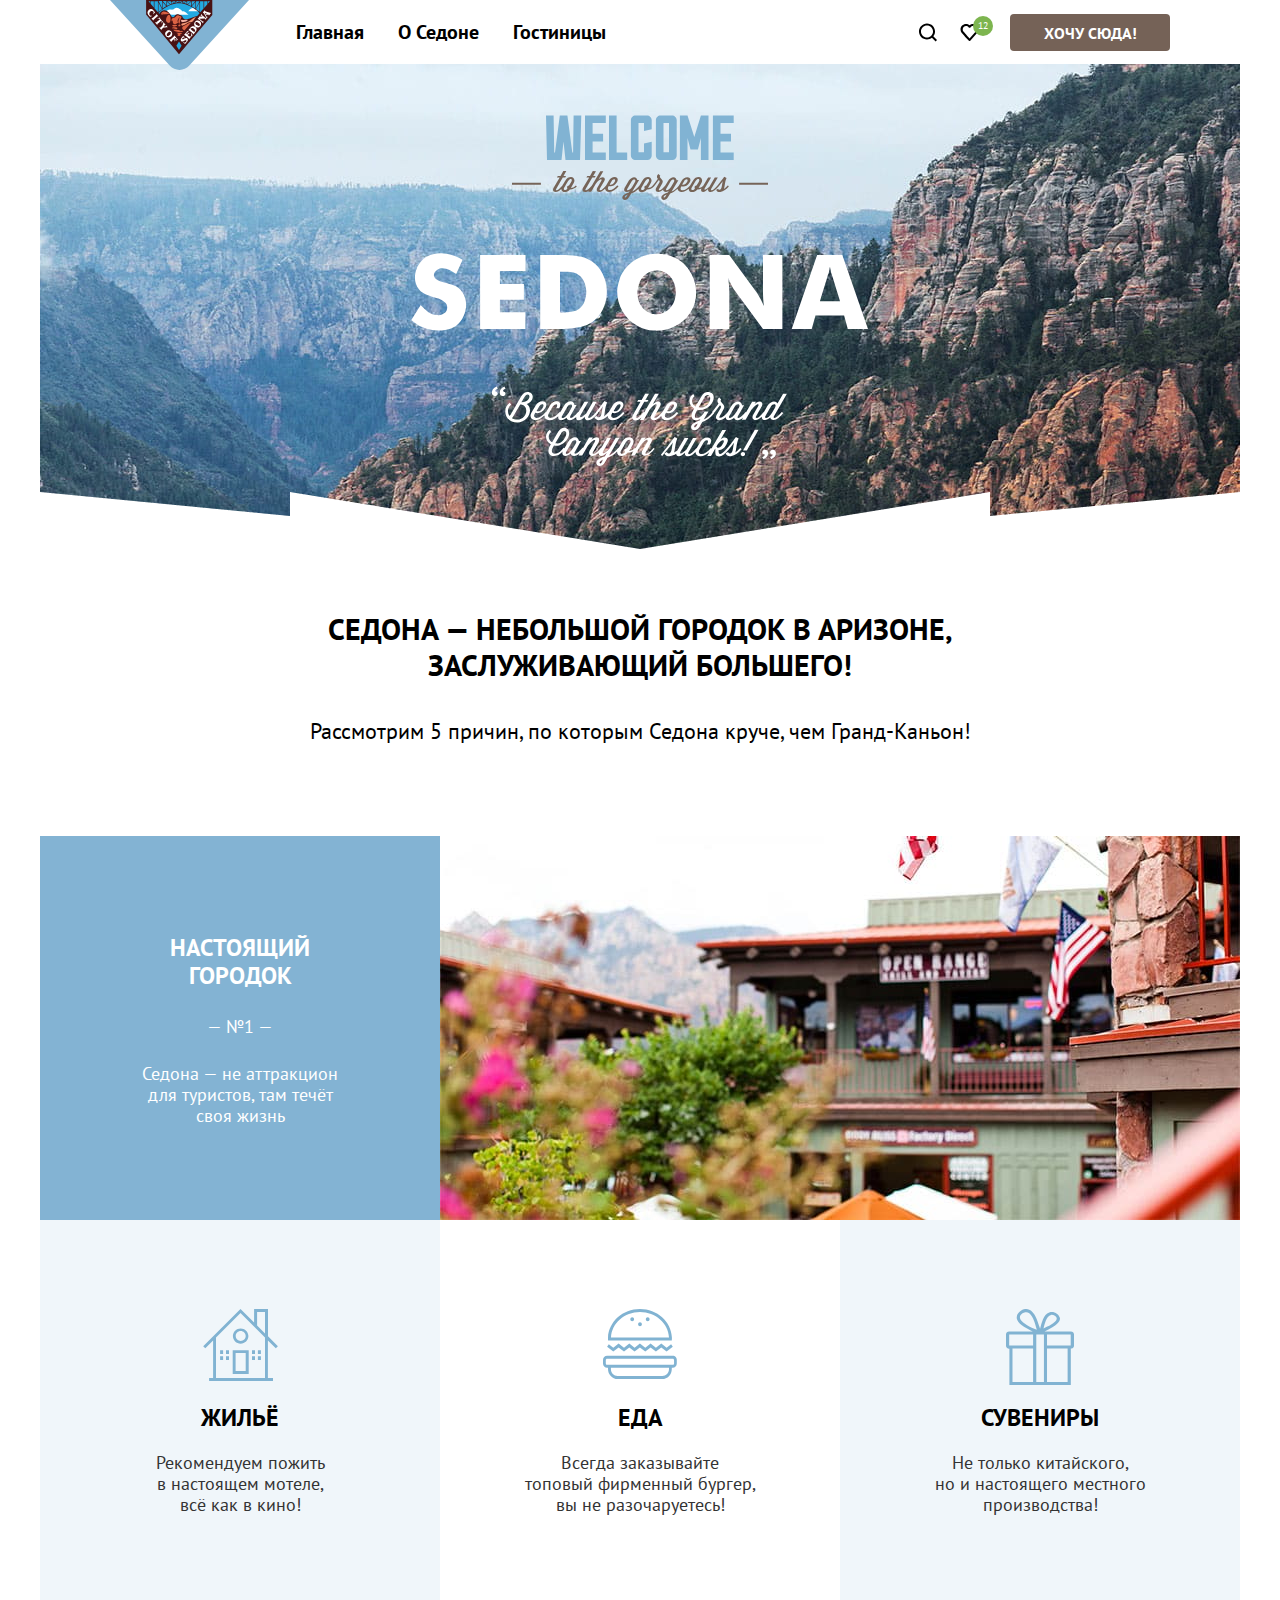
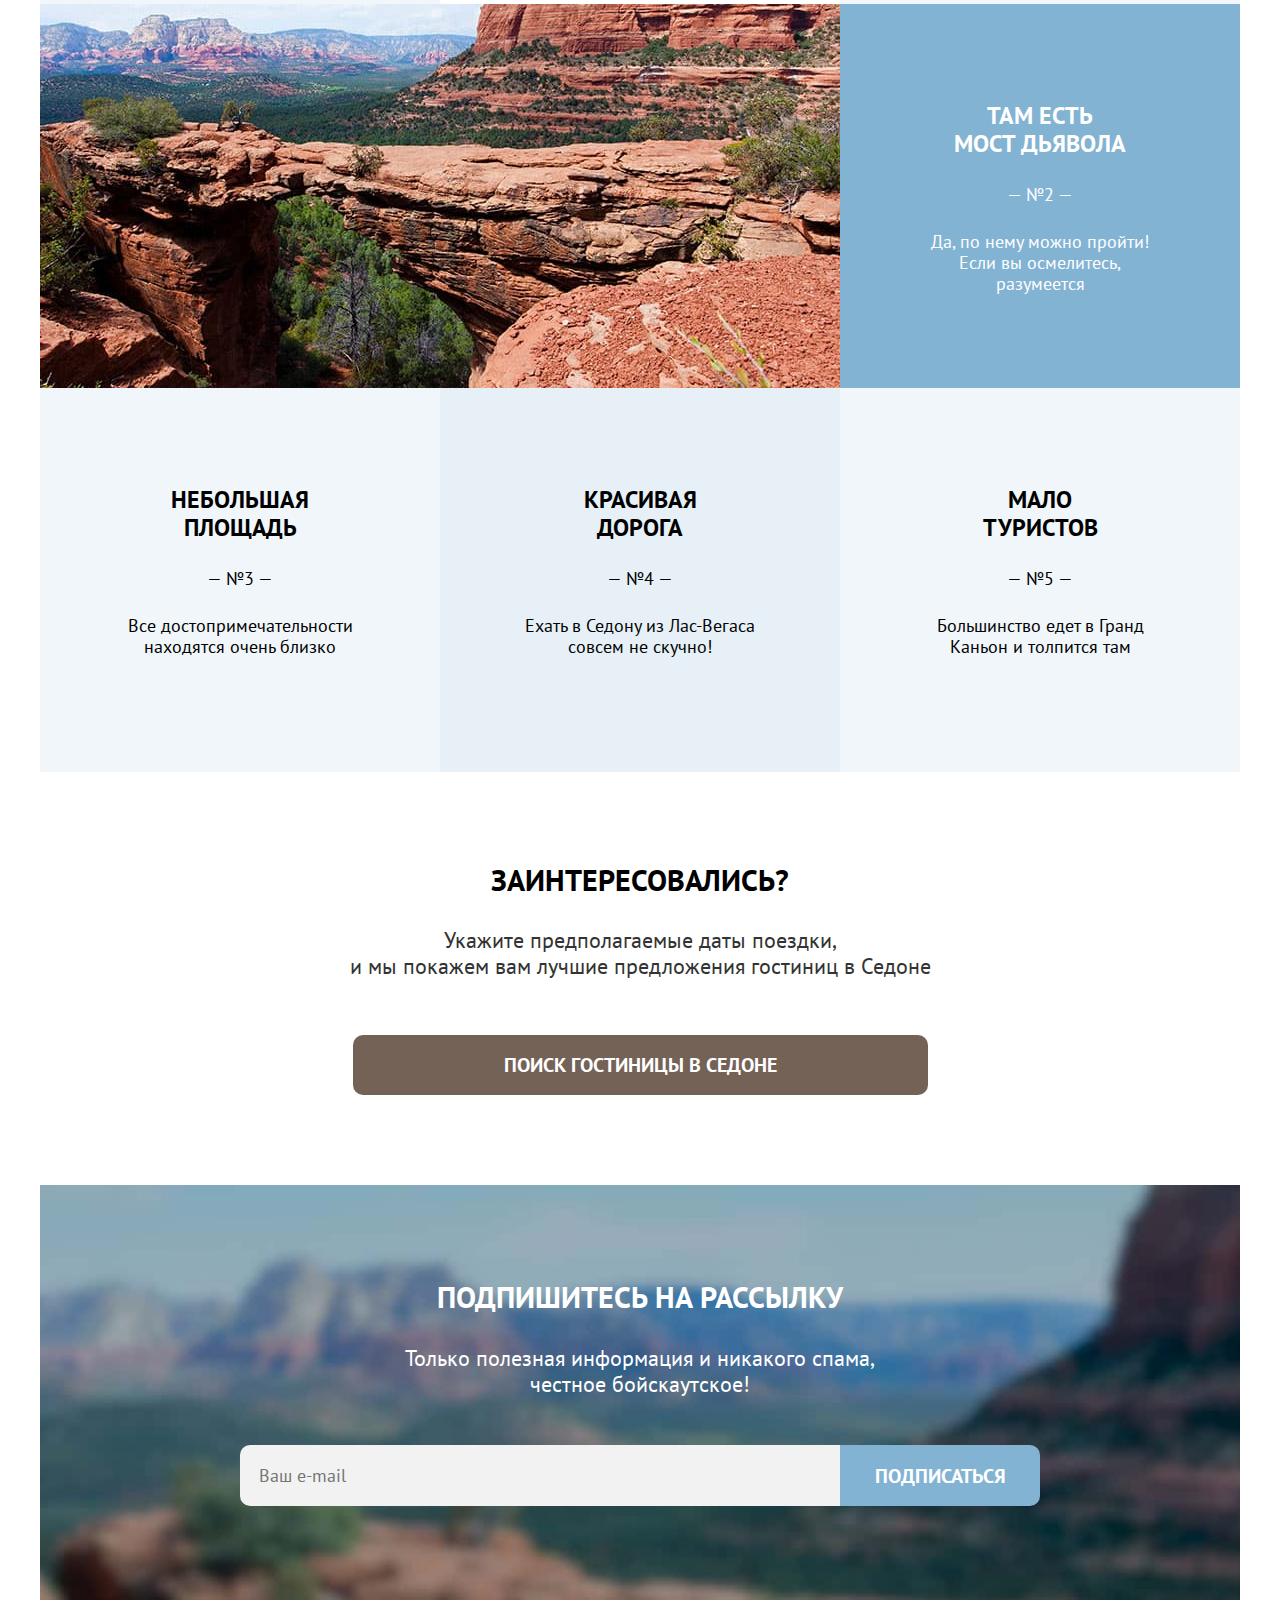
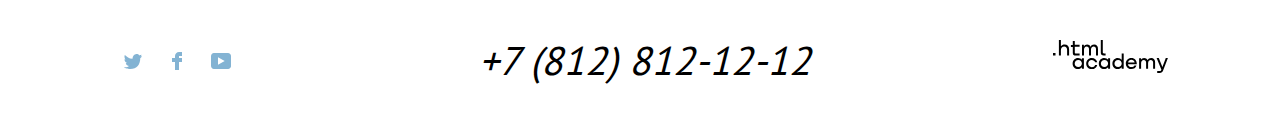
==== commit 584c0221: "." ====
--- a/index.html
+++ b/index.html
@@ -26,7 +26,7 @@
         </ul>
         <ul class="navigation-list navigation-user">
           <li class="navigation-item">
-            <a href="#" class="navigation-link">
+            <a href="#" class="navigation-user-link">
               <svg class="icon-button" aria-hidden="true" focusable="false" width="19" height="19" xmlns="http://www.w3.org/2000/svg" width="20" height="19" fill="none">
                 <path fill="#000" d="m19.026 17.05-3.71-3.7c1.002-1.3 1.704-3 1.704-4.9 0-4.4-3.61-8-8.023-8C4.585.45.975 4.15.975 8.55c0 4.4 3.61 8 8.022 8 1.805 0 3.51-.6 4.914-1.7l3.71 3.7 1.405-1.5Zm-10.029-2.5c-3.309 0-6.017-2.7-6.017-6s2.708-6 6.017-6c3.31 0 6.017 2.7 6.017 6s-2.707 6-6.017 6Z"/>
               </svg>
@@ -34,7 +34,7 @@
             </a>
           </li>
           <li class="navigation-item">
-            <a href="#" class="navigation-link">
+            <a href="#" class="navigation-user-link">
               <svg class="icon-button" aris-hidden="true" focusable="false" xmlns="http://www.w3.org/2000/svg" width="19" height="17" fill="none">
                 <path fill="#000" d="M9.444 17c-.301 0-.602-.1-.802-.4-5.416-6.1-6.72-7.5-7.02-7.9C.92 7.8.519 6.6.519 5.4c0-3 2.406-5.4 5.515-5.4 1.304 0 2.507.5 3.51 1.3C10.547.5 11.851 0 13.054 0c3.008 0 5.516 2.4 5.516 5.4 0 1.3-.502 2.5-1.304 3.4l-7.02 7.9c-.2.2-.401.3-.802.3ZM3.427 7.5c.3.4 3.51 4 6.117 6.9l6.218-7c.501-.5.702-1.2.702-2 0-1.8-1.505-3.3-3.31-3.3-1.002 0-2.005.5-2.707 1.3-.301.3-.602.4-.903.4-.3 0-.602-.2-.802-.4-.702-.8-1.705-1.3-2.708-1.3-1.805 0-3.31 1.5-3.31 3.3-.1.9.302 1.6.703 2.1-.1 0-.1 0 0 0Z"/>
               </svg>
@@ -43,7 +43,7 @@
             </a>
           </li>
           <li class="navigation-item">
-            <a href="#" class="navigation-link button button-secondary additional-menu-button">Хочу сюда!</a>
+            <a href="#" class="button button-secondary additional-menu-button">Хочу сюда!</a>
           </li>
         </ul>
       </nav>
--- a/css/style.css
+++ b/css/style.css
@@ -81,9 +81,8 @@
 }
 
 .navigation-link {
-  position: relative;
   display: block;
-  padding: 20px 17px;
+  padding: 17px;
   font-family: "PT sans", sans-serif;
   font-size: 20px;
   line-height: 26px;
@@ -94,6 +93,14 @@
   text-decoration: none;
 }
 
+.navigation-user-link {
+  position: relative;
+  display: block;
+  padding: 21px;
+  background-color: #ffffff;
+  text-decoration: none;
+}
+
 .navigation-link .navigation-user {
   min-width: 18px;
   min-height: 17px;
@@ -102,7 +109,6 @@
 .additional-menu-button {
   width: 160px;
   margin-left: 20px;
-  line-height: 20px;
 }
 
 .main-index {
@@ -324,13 +330,15 @@
   color:#ffffff;
   background-color: #83B3D3;
   border-radius: 4px;
-  padding: 8px 15px;
+  padding: 7px 15px 6px;
 
   font-family: inherit;
   font-size: 16px;
   font-weight: 700;
+  text-align: center;
   text-transform: uppercase;
   text-decoration: none;
+  line-height: 24px;
 }
 
 .button-secondary {
@@ -370,8 +378,8 @@
 }
 
 .search-button {
-  margin: 56px 73px 0;
-  padding: 15px 0;
+  margin: 34px 73px 0;
+  padding: 18px 0;
   width: 575px;
 }
 
@@ -380,7 +388,27 @@
 }
 
 .breadcrumbs-item-link {
-  padding-right: 26px;
+  padding: 3px 8px;
+}
+
+.breadcrumbs-item + .breadcrumbs-item {
+  position: relative;
+  margin-left: 10px;
+}
+
+.breadcrumbs-item + .breadcrumbs-item::before {
+  content: "";
+  position: absolute;
+  background: url(../images/nav-link.svg);
+  background-repeat: no-repeat;
+  top: 6px;
+  left: -7px;
+  width: 5px;
+  height: 8px;
+}
+
+.search-hotel-home {
+  position: absolute;
 }
 
 .hotel-filter-group {
@@ -419,20 +447,43 @@
 }
 
 .catalog-sort {
-  display: flex;
+  display: grid;
+  grid-template-columns: 1fr 287px max-content;
   align-items: center;
-  justify-content: space-between;
+  gap: 80px;
   padding: 44px 0;
 }
 
 .sorting-result {
-  width: 50%;
-  margin-right: 0;
+  margin: 0;
 }
 
 .catalig-select{
+  z-index: 1;
+  position: relative;
   width: 287px;
   margin-right: auto;
+}
+
+.sorting-button {
+  display: grid;
+  grid-template-columns: 1fr 50px;
+  padding: 10px 18px;
+  padding-right: 0;
+  color: #333333;
+  border: 2px solid #e6e6e6;
+  border-radius: 4px;
+}
+
+.sorting-button::-webkit-details-marker {
+  display: none;
+}
+
+.sorting-button::after {
+  content: "";
+  background: url(../images/variant=arrow.svg);
+  background-position: 50% 50%;
+  background-repeat: no-repeat;
 }
 
 .sorting-button-list {
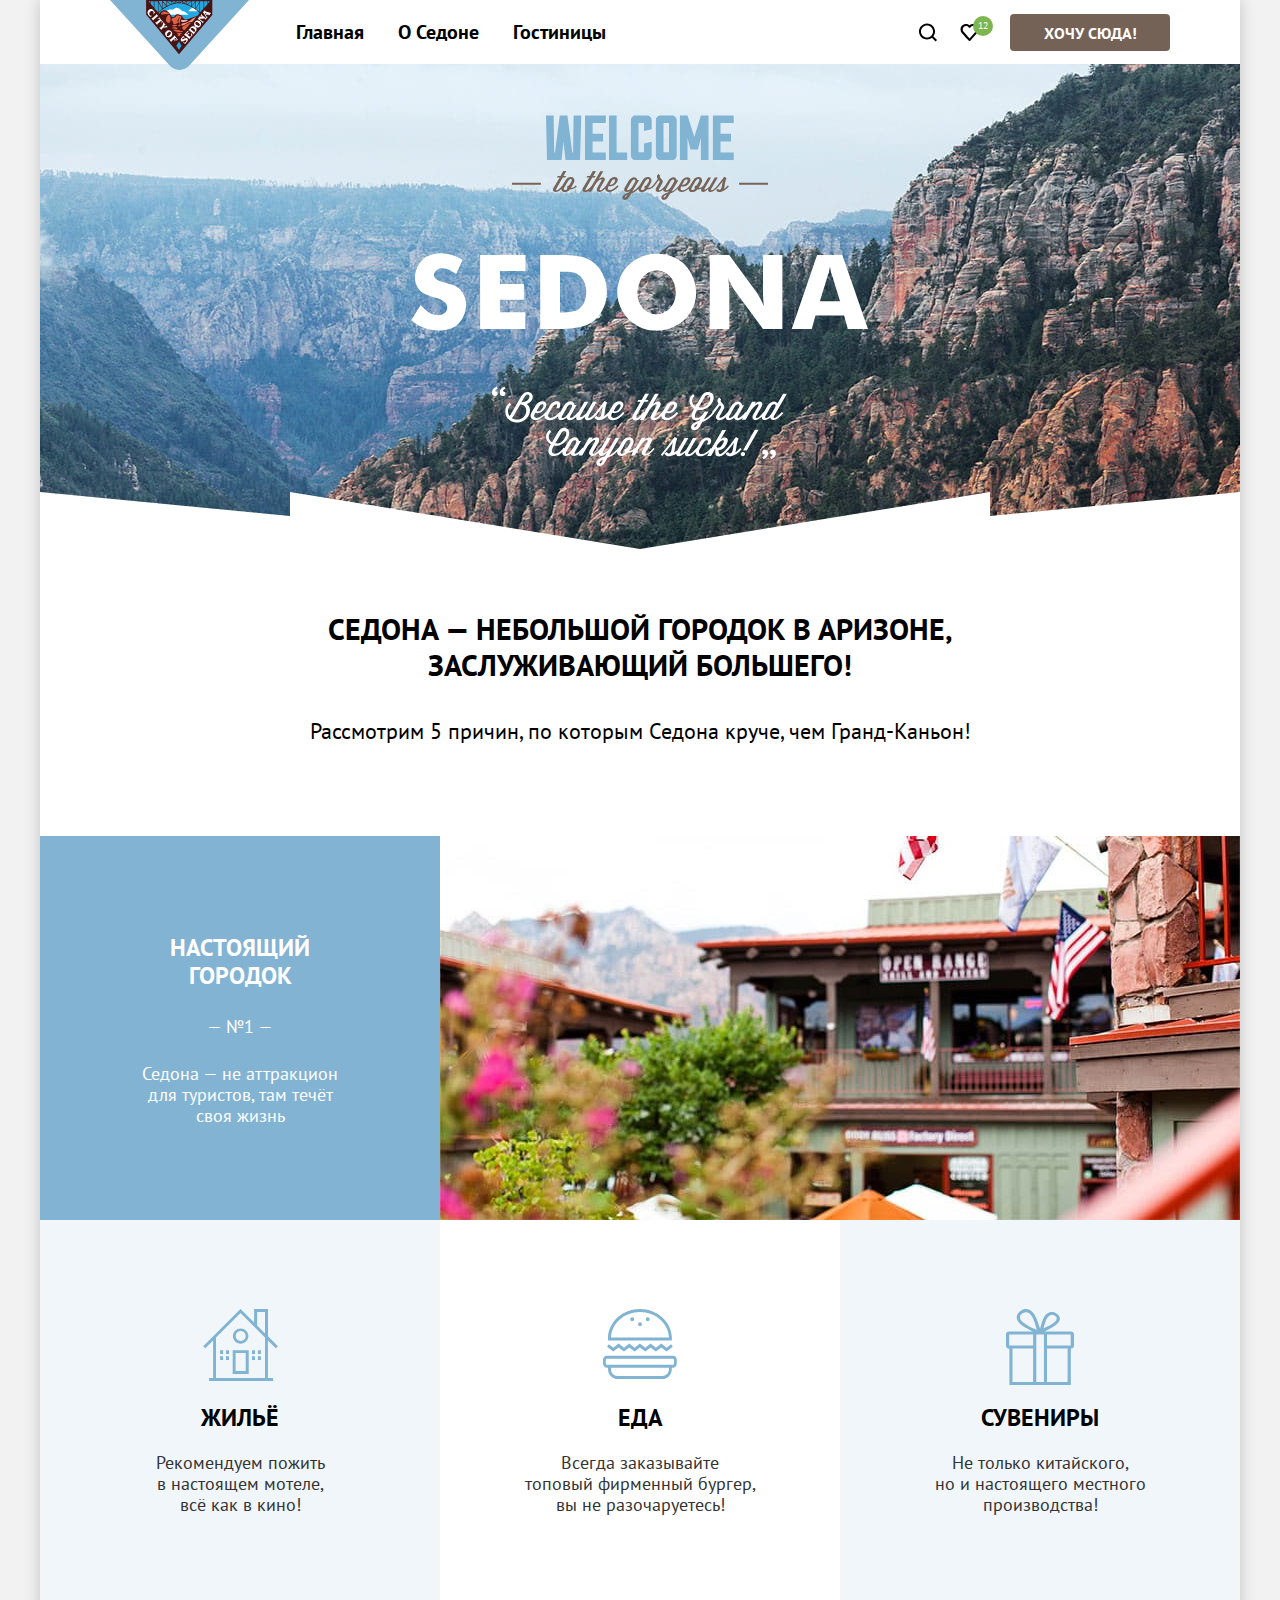
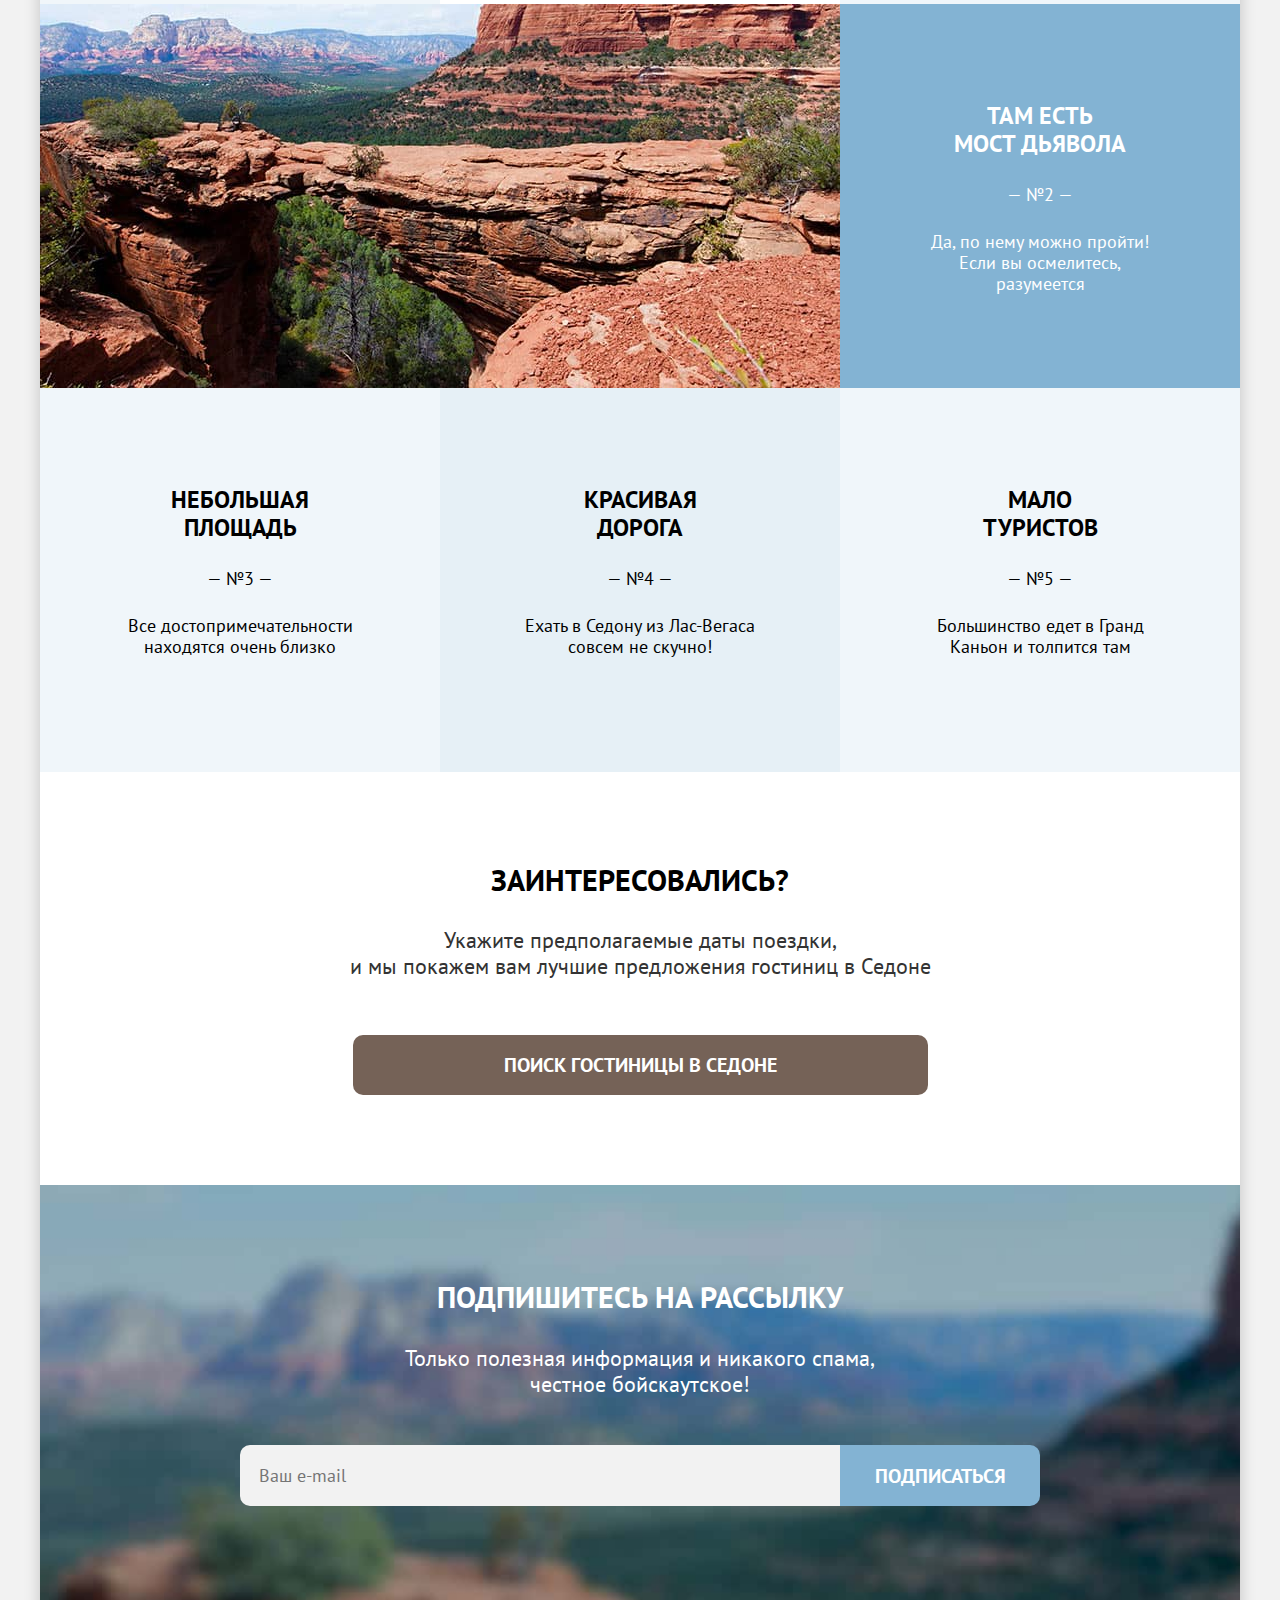
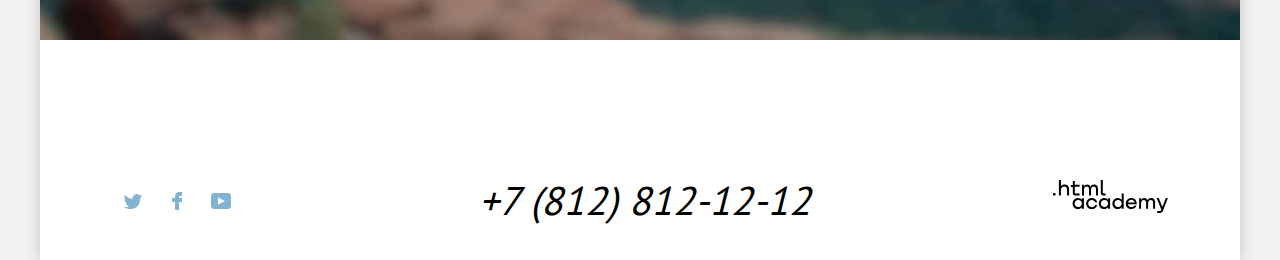
==== commit f3828f1c: "Add files via upload" ====
--- a/index.html
+++ b/index.html
@@ -1,5 +1,5 @@
 <!DOCTYPE html>
-<html lang="ru">
+<html class="page" lang="ru">
   <head>
     <meta charset="UTF-8">
     <meta http-equiv="X-UA-Compatible" content="IE=edge">
@@ -114,7 +114,7 @@
           <p class="search-hotel-text">Укажите предполагаемые даты поездки,<br>и мы покажем вам лучшие предложения гостиниц в Седоне</p>
           <a class="search-button button button-secondary button-large" href="search-hotel.html">Поиск гостиницы в Седоне</a>
         </section>
-        <section class="maling">
+        <section class="maling maling-main">
           <h2 class="maling-title">Подпишитесь на рассылку</h2>
           <p class="maling-text">Только полезная информация и никакого спама,<br>честное бойскаутское!</p>
           <form class="news-maling-form" action="https://echo.htmlacademy.ru/" method="post">
--- a/css/style.css
+++ b/css/style.css
@@ -19,20 +19,23 @@
   box-sizing: border-box;
 }
 
-html {
+.page {
   height: 100%;
+  background-color: #f2f2f2;
 }
 
 body {
-  margin: 0;
+  margin: 0 auto;
   display: flex;
   flex-direction: column;
   min-height: 100%;
+  width: 1200px;
   font-family: "PT sans", sans-serif;
   font-size: 18px;
   line-height: 21px;
   background-color: #ffffff;
   color: #333333;
+  box-shadow: 0 0 15px rgba(0, 0, 0, 0.2);
 }
 
 .visually-hidden {
@@ -44,6 +47,31 @@
   border: 0;
   clip: rect(0 0 0 0);
   overflow: hidden;
+}
+
+.button {
+  display: inline-block;
+  color:#ffffff;
+  background-color: #83B3D3;
+  border-radius: 4px;
+  padding: 7px 15px 6px;
+
+  font-family: inherit;
+  font-size: 16px;
+  font-weight: 700;
+  text-align: center;
+  text-transform: uppercase;
+  text-decoration: none;
+  line-height: 24px;
+}
+
+.button-secondary {
+  background-color: #756257;
+}
+
+.button-large {
+  font-size: 20px;
+  border-radius: 10px;
 }
 
 .page-header {
@@ -75,11 +103,6 @@
   list-style-type: none;
 }
 
-.navigation-user {
-  max-width: 324px;
-  justify-content: flex-end;
-}
-
 .navigation-link {
   display: block;
   padding: 17px;
@@ -93,6 +116,20 @@
   text-decoration: none;
 }
 
+.navigation-link:hover {
+  color: #756257;
+}
+
+.navigation-link:active {
+  color: #756257;
+  opacity: 0.3;
+}
+
+.navigation-user {
+  max-width: 324px;
+  justify-content: flex-end;
+}
+
 .navigation-user-link {
   position: relative;
   display: block;
@@ -104,6 +141,38 @@
 .navigation-link .navigation-user {
   min-width: 18px;
   min-height: 17px;
+}
+
+.icon-button {
+  position: absolute;
+  top: 0;
+  right: 0;
+  bottom: 0;
+  left: 0;
+  margin: auto;
+  fill:#7DB54F;
+}
+
+.icon-button-counter {
+  position: absolute;
+  min-width: 20px;
+  height: 20px;
+
+  color:#ffffff;
+  background-color: #7DB54F;
+  border-radius: 50%;
+
+  line-height: 20px;
+  font-size: 10px;
+  font-family: "PT sans", sans-serif;
+  text-align: center;
+
+  top: 5px;
+  right: -3px;
+}
+
+.icon-button:hover {
+  fill: #ffffff;
 }
 
 .additional-menu-button {
@@ -325,57 +394,6 @@
   list-style-type: none;
 }
 
-.button {
-  display: inline-block;
-  color:#ffffff;
-  background-color: #83B3D3;
-  border-radius: 4px;
-  padding: 7px 15px 6px;
-
-  font-family: inherit;
-  font-size: 16px;
-  font-weight: 700;
-  text-align: center;
-  text-transform: uppercase;
-  text-decoration: none;
-  line-height: 24px;
-}
-
-.button-secondary {
-  background-color: #756257;
-}
-
-.button-large {
-  font-size: 20px;
-  border-radius: 10px;
-}
-
-.icon-button {
-  position: absolute;
-  top: 0;
-  right: 0;
-  bottom: 0;
-  left: 0;
-  margin: auto;
-}
-
-.icon-button-counter {
-  position: absolute;
-  min-width: 20px;
-  height: 20px;
-
-  color:#ffffff;
-  background-color: #7DB54F;
-  border-radius: 50%;
-
-  line-height: 20px;
-  font-size: 10px;
-  font-family: "PT sans", sans-serif;
-  text-align: center;
-
-  top: 5px;
-  right: -3px;
-}
 
 .search-button {
   margin: 34px 73px 0;
@@ -458,11 +476,9 @@
   margin: 0;
 }
 
-.catalig-select{
+.catalog-select{
+  position: relative;
   z-index: 1;
-  position: relative;
-  width: 287px;
-  margin-right: auto;
 }
 
 .sorting-button {
@@ -481,20 +497,54 @@
 
 .sorting-button::after {
   content: "";
-  background: url(../images/variant=arrow.svg);
+  background-image: url(../images/variant=arrow.svg);
   background-position: 50% 50%;
   background-repeat: no-repeat;
 }
 
 .sorting-button-list {
+  position:absolute;
+  margin: 0;
+  padding: 10px 0;
+  top: 100%;
+  right: 0;
+  left: 0;
+  border-radius: 4px;
+  background-color: #ffffff;
+
   list-style-type: none;
 }
 
+.sorting-button-link {
+  display: block;
+  padding: 8px 20px;
+
+  color: #333333;
+
+  text-decoration: none;
+}
+
+.sorting-button-link-active {
+  background-color: #e6e6e6;
+}
+
 .view-list {
-  padding: 0;
-  margin: 0;
-  display: flex;
+  display: flex;
+  padding: 0;
+  margin: 0;
   list-style-type: none;
+}
+
+.view-link-card {
+  background: url(../images/variant=tile.svg);
+}
+
+.view-link-slider {
+  background: url(../images/variant=slideshow.svg);
+}
+
+.view-link-list {
+  background: url(../images/variant=list.svg);
 }
 
 .view-link {
@@ -502,6 +552,11 @@
   width: 44px;
   height: 44px;
   margin-right: 8px;
+  border: 2px solid #e6e6e6;
+  border-radius: 4px;
+
+  background-repeat: no-repeat;
+  background-position: 50% 50%;
 }
 
 .hotel-card-list {
@@ -510,8 +565,14 @@
   gap: 10px 18px;
   padding: 0;
   margin: 0;
+  margin-bottom: 34px;
   list-style-type: none;
 }
+
+.view-item-active .view-link {
+  border-color: #000000;
+}
+
 
 .hotel-card-container {
   display: grid;
@@ -523,7 +584,7 @@
     "title title title"
     "description description description"
     "button-more . button-chosen"
-    " stars rate rate";
+    "stars rate rate";
   padding: 20px;
 }
 
@@ -562,11 +623,42 @@
   grid-area: button-chosen;
 }
 
+.rating-star {
+  grid-area: stars;
+  align-self: start;
+}
+
+.star {
+  margin: 0;
+  height: 37px;
+  background: url(../images/Star.svg);
+  background-size: 23px 17px;
+  background-repeat: repeat-x;
+  background-position: 0 50%;
+}
+
+.star-four {
+  width: 93px;
+}
+
+.star-three {
+  width: 68px;
+}
+
+.star-two {
+  width: 43px;
+}
+
 .rating-middle {
   grid-area: rate;
+  align-items: end;
   text-transform: uppercase;
   margin: 0;
+  padding: 8px;
   font-size: 16px;
+  text-align: center;
+  background-color: #f2f2f2;
+  border-radius: 4px;
 }
 
 .pagination {
@@ -574,12 +666,13 @@
   flex-direction: column;
   align-items: center;
   padding: 30px 0;
+  border-top: 1px solid #e6e6e6;
 }
 
 .pagination-button {
   min-width: 620px;
   padding: 17px 0;
-  border-radius: 10px;
+  border-radius: 4px;
   border: none;
 }
 
@@ -588,7 +681,9 @@
   justify-content: space-between;
   align-items: center;
   margin-top: 30px;
+  padding-top: 30px;
   width: 100%;
+  border-top: 1px solid #e6e6e6;
 }
 
 .pagination-list {
@@ -601,6 +696,11 @@
 }
 .pagination-item {
   margin-right: 8px;
+}
+
+.pagination-item-action .pagination-link {
+  color: #000000;
+  background-color: #e6e6e6;
 }
 
 .pagination-link {
@@ -618,6 +718,12 @@
   font-weight: 700;
   text-align: center;
   text-decoration: none;
+  border-radius: 4px;
+}
+
+.pagination-select {
+  display: flex;
+  align-items: center;
 }
 
 .pagination-label {
@@ -625,17 +731,67 @@
   margin-right: 50px;
 }
 
-.pagination-select {
-  display: flex;
+.select {
+  position:relative;
+  z-index: 1;
+}
+
+.pagination-select .select {
+  min-width: 160px;
+}
+
+.select-button {
+  display: grid;
+  grid-template-columns: 1fr 50px;
+  justify-content: center;
+  border: 1px solid #e6e6e6;
+  border-radius: 4px;
+  padding: 12px 17px;
+  padding-right: 0;
+}
+
+.select-list {
+  position: absolute;
+  top: 100%;
+  left: 0;
+  right: 0;
+  margin: 0;
+  padding: 10px 0;
+  box-shadow: 0 2px 4px rgba(0, 0, 0, 0.2);
+  list-style: none;
+}
+
+.select-option {
+  display: inline-block;
+  padding: 8px 20px;
+  color:#333333;
+  text-decoration: none;
+}
+
+.select-button::after {
+  content: "";
+  background-image: url(../images/variant=arrow.svg);
+  background-position: 50% 50%;
+  background-repeat: no-repeat;
+}
+
+.select-option-active {
+  background-color: #e6e6e6;
 }
 
 .maling {
+  padding: 43px 200px 0;
+  color: #000000;
   text-align: center;
+}
+
+.maling-main {
+  padding: 94px 200px;
   color:#ffffff;
+  background-size: cover;
   background-color: #83B3D3;
-  background-size: cover;
   background-image: url(../images/futer-background.jpg);
-  padding: 94px 200px;
+
 }
 
 .maling-title {
@@ -654,12 +810,16 @@
 }
 
 .news-maling-form {
-  margin-top: 48px;
+  margin: 48px 0 40px;
 }
 
 .news-maling {
   display: grid;
   grid-template-columns: 1fr 200px;
+
+  margin: 0;
+  padding: 0;
+  width: 100%;
 }
 
 
@@ -751,10 +911,7 @@
   text-transform: uppercase;
 }
 
-.news-maling {
-  margin: 0;
-  padding: 0;
-}
+
 
 .page-footer {
   width: 1200px;
@@ -765,6 +922,7 @@
   display: flex;
   justify-content: space-between;
   padding: 40px 72px;
+  margin-top: 100px;
 }
 
 .footer-social-list {
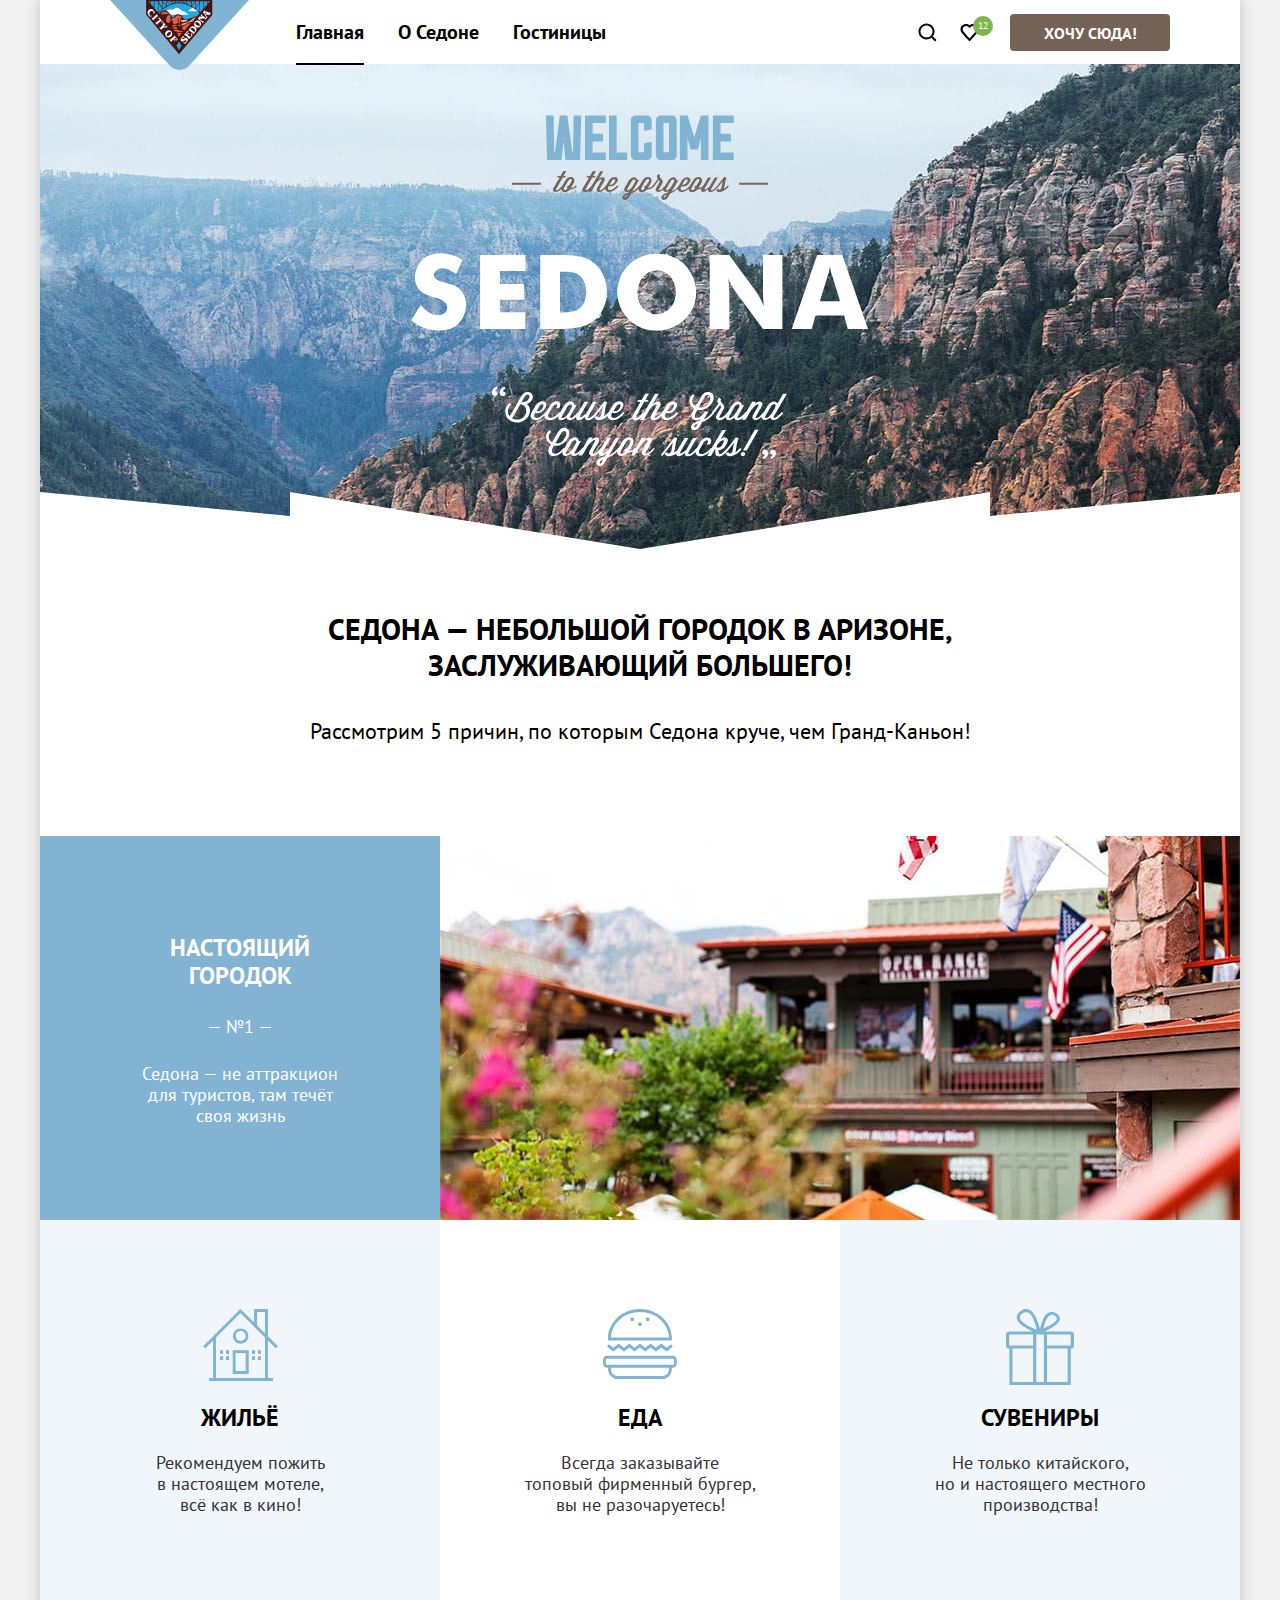
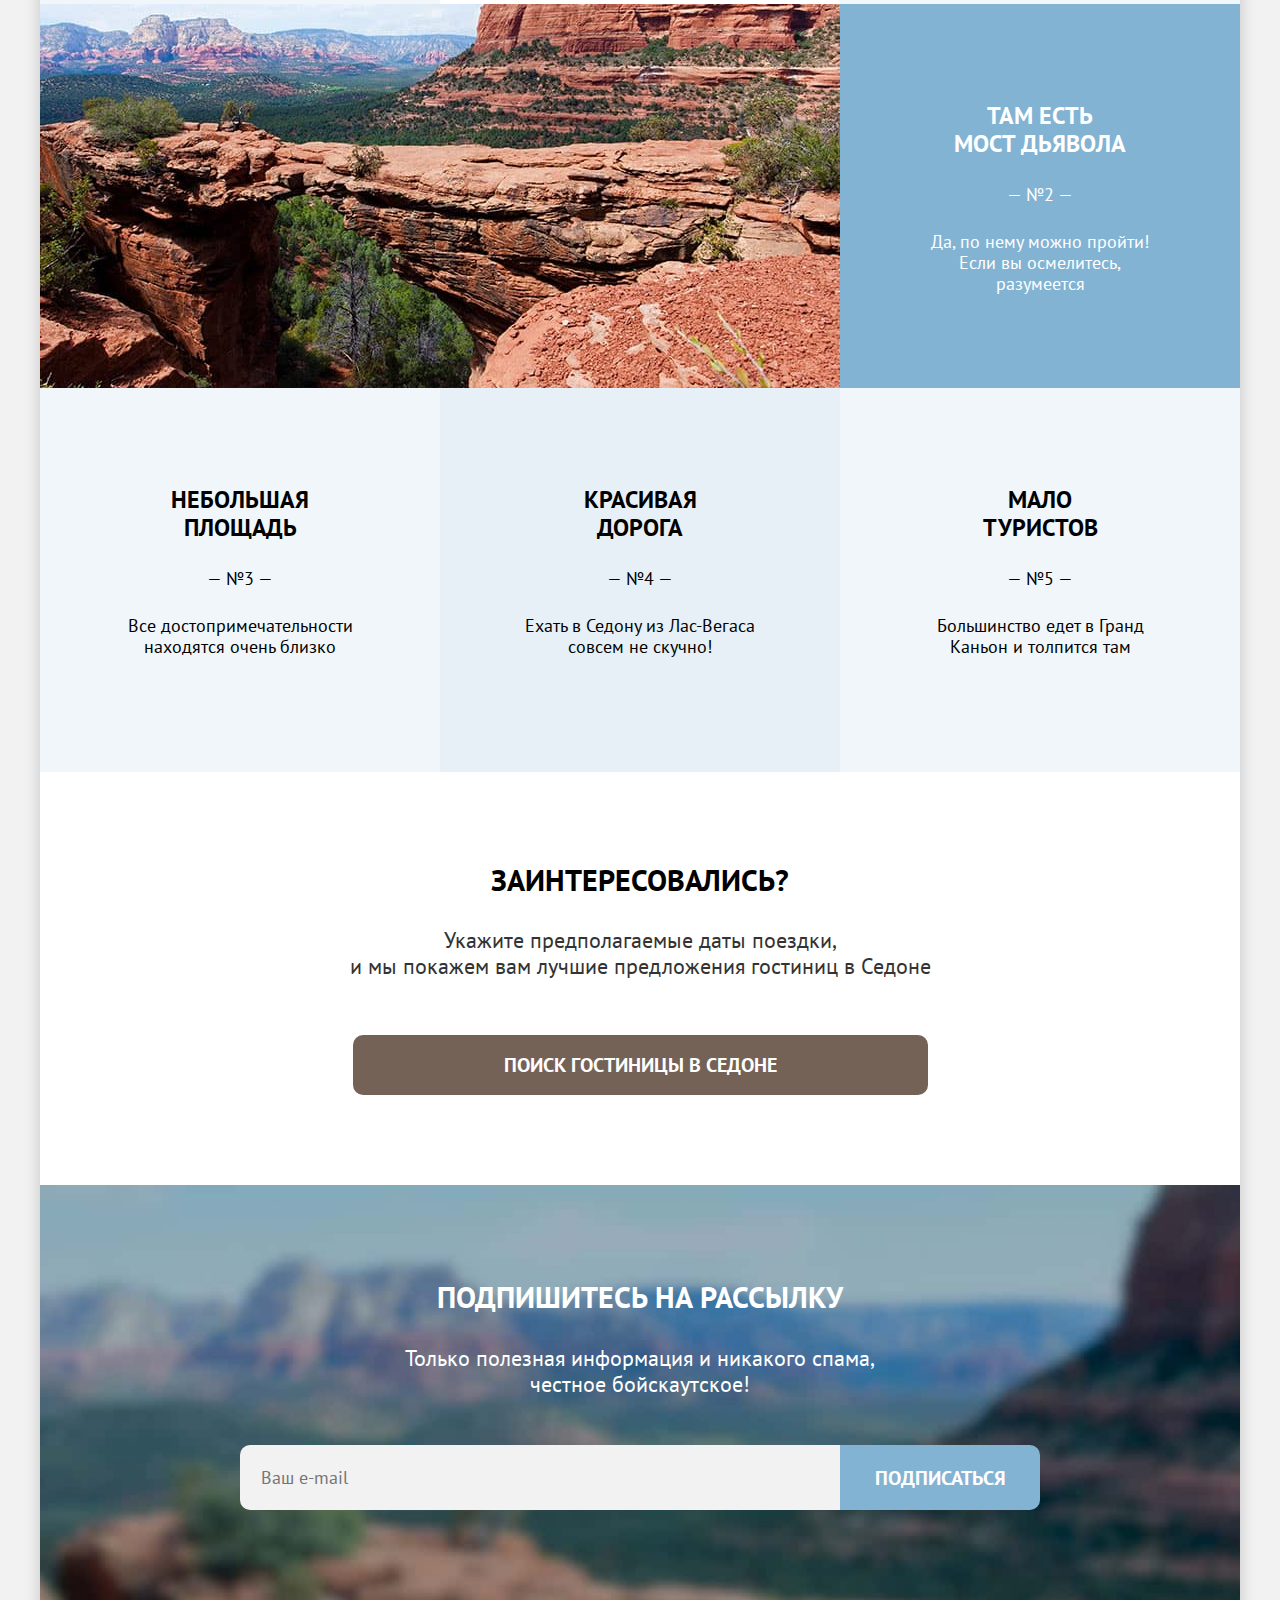
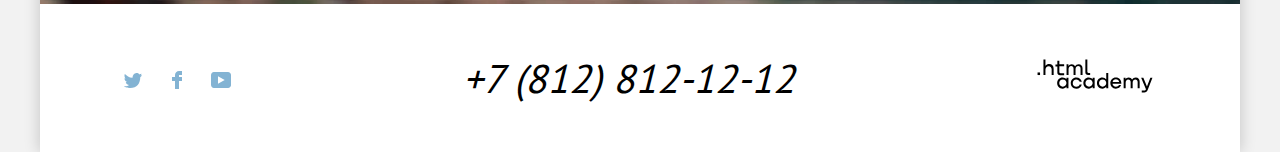
==== commit 6ed73263: "." ====
--- a/index.html
+++ b/index.html
@@ -15,7 +15,7 @@
         </a>
         <ul class="navigation-list">
           <li class="navigation-item">
-            <a class="navigation-link">Главная</a>
+            <a class="navigation-link navigation-link-current">Главная</a>
           </li>
           <li class="navigation-item">
             <a href="#" class="navigation-link">О Седоне</a>
@@ -27,16 +27,16 @@
         <ul class="navigation-list navigation-user">
           <li class="navigation-item">
             <a href="#" class="navigation-user-link">
-              <svg class="icon-button" aria-hidden="true" focusable="false" width="19" height="19" xmlns="http://www.w3.org/2000/svg" width="20" height="19" fill="none">
-                <path fill="#000" d="m19.026 17.05-3.71-3.7c1.002-1.3 1.704-3 1.704-4.9 0-4.4-3.61-8-8.023-8C4.585.45.975 4.15.975 8.55c0 4.4 3.61 8 8.022 8 1.805 0 3.51-.6 4.914-1.7l3.71 3.7 1.405-1.5Zm-10.029-2.5c-3.309 0-6.017-2.7-6.017-6s2.708-6 6.017-6c3.31 0 6.017 2.7 6.017 6s-2.707 6-6.017 6Z"/>
+              <svg class="icon-button" aria-hidden="true" focusable="false" xmlns="http://www.w3.org/2000/svg" width="19" height="19" viewBox="0 0 19 19">
+                <path fill-role="evenodd" clip-rule="evenodd" d="M18.5 17.0083L14.8 13.3287C15.8 12.0359 16.5 10.3453 16.5 8.4558C16.5 4.08011 12.9 0.5 8.5 0.5C4.1 0.5 0.5 4.17956 0.5 8.55525C0.5 12.9309 4.1 16.511 8.5 16.511C10.3 16.511 12 15.9144 13.4 14.8204L17.1 18.5L18.5 17.0083ZM8.5 14.5221C5.2 14.5221 2.5 11.837 2.5 8.55525C2.5 5.27348 5.2 2.5884 8.5 2.5884C11.8 2.5884 14.5 5.27348 14.5 8.55525C14.5 11.837 11.8 14.5221 8.5 14.5221Z"/>
               </svg>
               <span class="visually-hidden">Поиск</span>
             </a>
           </li>
           <li class="navigation-item">
             <a href="#" class="navigation-user-link">
-              <svg class="icon-button" aris-hidden="true" focusable="false" xmlns="http://www.w3.org/2000/svg" width="19" height="17" fill="none">
-                <path fill="#000" d="M9.444 17c-.301 0-.602-.1-.802-.4-5.416-6.1-6.72-7.5-7.02-7.9C.92 7.8.519 6.6.519 5.4c0-3 2.406-5.4 5.515-5.4 1.304 0 2.507.5 3.51 1.3C10.547.5 11.851 0 13.054 0c3.008 0 5.516 2.4 5.516 5.4 0 1.3-.502 2.5-1.304 3.4l-7.02 7.9c-.2.2-.401.3-.802.3ZM3.427 7.5c.3.4 3.51 4 6.117 6.9l6.218-7c.501-.5.702-1.2.702-2 0-1.8-1.505-3.3-3.31-3.3-1.002 0-2.005.5-2.707 1.3-.301.3-.602.4-.903.4-.3 0-.602-.2-.802-.4-.702-.8-1.705-1.3-2.708-1.3-1.805 0-3.31 1.5-3.31 3.3-.1.9.302 1.6.703 2.1-.1 0-.1 0 0 0Z"/>
+              <svg class="icon-button" aris-hidden="true" focusable="false" xmlns="http://www.w3.org/2000/svg" width="19" height="17" viewBox="0 0 19 17">
+                <path fill-role="evenodd" clip-rule="evenodd" d="M9.444 17c-.301 0-.602-.1-.802-.4-5.416-6.1-6.72-7.5-7.02-7.9C.92 7.8.519 6.6.519 5.4c0-3 2.406-5.4 5.515-5.4 1.304 0 2.507.5 3.51 1.3C10.547.5 11.851 0 13.054 0c3.008 0 5.516 2.4 5.516 5.4 0 1.3-.502 2.5-1.304 3.4l-7.02 7.9c-.2.2-.401.3-.802.3ZM3.427 7.5c.3.4 3.51 4 6.117 6.9l6.218-7c.501-.5.702-1.2.702-2 0-1.8-1.505-3.3-3.31-3.3-1.002 0-2.005.5-2.707 1.3-.301.3-.602.4-.903.4-.3 0-.602-.2-.802-.4-.702-.8-1.705-1.3-2.708-1.3-1.805 0-3.31 1.5-3.31 3.3-.1.9.302 1.6.703 2.1-.1 0-.1 0 0 0Z"/>
               </svg>
               <span class="visually-hidden">Избранное</span>
               <span class="icon-button-counter">12</span>
@@ -121,7 +121,7 @@
             <p class="news-maling">
               <label class="visually-hidden" for="news-maling-email">Email</label>
               <input class="field" placeholder="Ваш e-mail" type="email" name="news-maling-email" id="news-maling-email" required>
-              <button class="button news-maling-button button-large" type="submit">Подписаться</button>
+              <button class="news-maling-button button button-large" type="submit">Подписаться</button>
             </p>
           </form>
         </section>
@@ -134,24 +134,24 @@
             <li class="footer-social-item">
               <a class="footer-social-link" href="https://twitter.com/htmlacademy_ru">
                 <span class="visually-hidden">Твиттер</span>
-                <svg class="footer-social-pic" xmlns="http://www.w3.org/2000/svg" width="18" height="15" fill="none">
-                  <path fill="#83B3D3" d="M11.6.2c1.8-.5 3.2.3 3.8 1.2.7-.2 1.4-.5 2.1-.7 0 .9-.6 1.5-.9 1.8.7.1 1.4-.6 1.4-.6-.2 1-1.1 1.8-1.7 2C16.1 10.7 13 15.1 5.7 15h-.5c-.4 0-4.4-.5-5.2-1.9 2.4.2 4.1-.4 5-1.2-1-.3-2.9-.4-3.2-2.9.4.1.6.2 1.3.1C1.8 8.3.4 7.5.5 5.3c.3.3 1.1.5 1.4.5C1.1 5.6-.2 2.5.9.9c1.9 1.9 4 3.6 7.6 3.8C8.7 2.3 9.7.8 11.6.2Z"/>
+                <svg class="footer-social-pic" aria-hidden="true" focusable="false" xmlns="http://www.w3.org/2000/svg" width="18" height="15" viewBox="0 0 18 15">
+                  <path d="M11.6.2c1.8-.5 3.2.3 3.8 1.2.7-.2 1.4-.5 2.1-.7 0 .9-.6 1.5-.9 1.8.7.1 1.4-.6 1.4-.6-.2 1-1.1 1.8-1.7 2C16.1 10.7 13 15.1 5.7 15h-.5c-.4 0-4.4-.5-5.2-1.9 2.4.2 4.1-.4 5-1.2-1-.3-2.9-.4-3.2-2.9.4.1.6.2 1.3.1C1.8 8.3.4 7.5.5 5.3c.3.3 1.1.5 1.4.5C1.1 5.6-.2 2.5.9.9c1.9 1.9 4 3.6 7.6 3.8C8.7 2.3 9.7.8 11.6.2Z"/>
                 </svg>
               </a>
             </li>
             <li class="footer-social-item">
               <a class="footer-social-link" href="https://www.facebook.com/htmlacademy">
                 <span class="visually-hidden">Фейсбук</span>
-                <svg class="footer-social-pic" xmlns="http://www.w3.org/2000/svg" width="10" height="18" fill="none">
-                  <path fill="#83B3D3" d="M7 0C4.8 0 3 1.8 3 4v2H0v4h3v8h4v-8h3V6H7V4h3V0H7Z"/>
+                <svg class="footer-social-pic" aria-hidden="true" focusable="false" xmlns="http://www.w3.org/2000/svg" width="10" height="18" viewBox="0 0 10 18">
+                  <path d="M7 0C4.8 0 3 1.8 3 4v2H0v4h3v8h4v-8h3V6H7V4h3V0H7Z"/>
                 </svg>
               </a>
             </li>
             <li class="footer-social-item">
               <a class="footer-social-link" href="https://www.youtube.com/c/HTMLAcademyRUS">
                 <span class="visually-hidden">Ютуб</span>
-                <svg class="footer-social-pic" xmlns="http://www.w3.org/2000/svg" width="20" height="16" fill="none">
-                  <path fill="#83B3D3" d="M17 0H2.9C1.2 0 0 1.5 0 3.2v9.5C0 14.5 1.2 16 2.9 16h14.3c1.5 0 2.9-1.5 2.9-3.2V3.2C19.9 1.5 18.7 0 17 0ZM7 11.8V4.2L13.7 8 7 11.8Z"/>
+                <svg class="footer-social-pic" aria-hidden="true" focusable="false" xmlns="http://www.w3.org/2000/svg" width="20" height="16" viewBox="0 0 20 16">
+                  <path d="M17 0H2.9C1.2 0 0 1.5 0 3.2v9.5C0 14.5 1.2 16 2.9 16h14.3c1.5 0 2.9-1.5 2.9-3.2V3.2C19.9 1.5 18.7 0 17 0ZM7 11.8V4.2L13.7 8 7 11.8Z"/>
                 </svg>
               </a>
             </li>
@@ -162,7 +162,20 @@
           </address>
           <h2 class="visually-hidden">Спонсор сайта</h2>
           <a class="footer-sponsor-logo-link" href="https://htmlacademy.ru/">
-            <img class="footer-sponsors-logo" src="./images/html-academy.svg" alt="Логотипы спонсоров">
+            <svg class="footer-sponsor-logo-pic" aria-hidden="true" focusable="false" xmlns="http://www.w3.org/2000/svg" width="116" height="34" viewBox="0 0 116 34">
+              <path d="M0.550171 13.4498V16.0498H3.05017V13.4498H0.550171Z"/>
+              <path d="M12.1506 5.0498C10.5506 5.0498 9.35056 5.7498 8.55056 6.7498H8.45056V0.549805H6.45056V16.0498H8.45056V10.7498C8.45056 8.64981 9.75056 7.1498 11.7506 7.1498C13.5506 7.1498 14.6506 8.5498 14.6506 10.3498V16.0498H16.6506V9.9498C16.7506 6.9498 14.8506 5.0498 12.1506 5.0498Z"/>
+              <path d="M27.1506 5.3499H22.3506V1.6499H20.3506V5.4499H18.4506V7.4499H20.3506V13.4499C20.3506 15.1499 21.3506 16.1499 23.0506 16.1499H27.1506V14.1499H23.4506C22.7506 14.1499 22.3506 13.7499 22.3506 13.0499V7.3499H27.1506V5.3499Z"/>
+              <path d="M41.6502 5.14978C40.0502 5.14978 38.7502 5.94978 38.1502 7.24978H38.0502C37.4502 6.04978 36.2502 5.14978 34.6502 5.14978C33.2502 5.14978 32.1502 5.94978 31.5502 6.94978H31.4502V5.34978H29.5502V15.9498H31.5502V10.5498C31.5502 8.54978 32.5502 7.04978 34.1502 7.04978C35.6502 7.04978 36.5502 8.04978 36.5502 9.64978V15.9498H38.5502V10.3498C38.5502 7.94978 39.9502 7.04978 41.1502 7.04978C42.6502 7.04978 43.5502 8.04978 43.5502 9.64978V15.9498H45.5502V9.44978C45.6502 6.94978 44.1502 5.14978 41.6502 5.14978Z"/>
+              <path d="M48.35 13.2498C48.35 14.9498 49.35 15.9498 51.15 15.9498H53.15V13.9498H51.45C50.75 13.9498 50.35 13.5498 50.35 12.8498V0.549805H48.35V13.2498Z"/>
+              <path d="M29.4498 20.2497C28.5498 19.1497 27.2498 18.4497 25.5498 18.4497C22.4498 18.4497 20.1498 20.7497 20.1498 24.0497C20.1498 27.3497 22.4498 29.6497 25.5498 29.6497C27.3498 29.6497 28.5498 28.8497 29.3498 27.7497H29.4498V29.3497H31.4498V18.7497H29.4498V20.2497ZM25.8498 27.6497C23.6498 27.6497 22.2498 26.0497 22.2498 24.0497C22.2498 22.0497 23.6498 20.4497 25.8498 20.4497C28.0498 20.4497 29.4498 22.0497 29.4498 24.0497C29.4498 25.9497 28.0498 27.6497 25.8498 27.6497Z"/>
+              <path d="M44.7504 22.5497C44.2504 20.1497 42.1504 18.4497 39.3504 18.4497C35.9504 18.4497 33.7504 20.9497 33.7504 24.0497C33.7504 27.1497 35.9504 29.6497 39.3504 29.6497C42.1504 29.6497 44.2504 27.8497 44.7504 25.4497H42.6504C42.2504 26.7497 40.9504 27.7497 39.3504 27.7497C37.1504 27.7497 35.7504 26.1497 35.7504 24.1497C35.7504 22.1497 37.1504 20.5497 39.3504 20.5497C40.9504 20.5497 42.1504 21.5497 42.6504 22.7497H44.7504V22.5497Z"/>
+              <path d="M55.65 20.2497C54.75 19.1497 53.45 18.4497 51.75 18.4497C48.65 18.4497 46.35 20.7497 46.35 24.0497C46.35 27.3497 48.65 29.6497 51.75 29.6497C53.55 29.6497 54.75 28.8497 55.55 27.7497H55.65V29.3497H57.65V18.7497H55.65V20.2497ZM52.05 27.6497C49.85 27.6497 48.45 26.0497 48.45 24.0497C48.45 22.0497 49.85 20.4497 52.05 20.4497C54.25 20.4497 55.65 22.0497 55.65 24.0497C55.65 25.9497 54.15 27.6497 52.05 27.6497Z"/>
+              <path d="M69.2506 20.3497C68.3506 19.2497 67.0506 18.4497 65.3506 18.4497C62.2506 18.4497 59.9506 20.7497 59.9506 24.0497C59.9506 27.3497 62.1506 29.6497 65.3506 29.6497C67.0506 29.6497 68.3506 28.8497 69.1506 27.8497H69.2506V29.3497H71.2506V13.9497H69.2506V20.3497ZM65.6506 27.6497C63.4506 27.6497 62.0506 26.0497 62.0506 24.0497C62.0506 22.0497 63.4506 20.4497 65.6506 20.4497C67.8506 20.4497 69.2506 22.0497 69.2506 24.0497C69.1506 26.0497 67.7506 27.6497 65.6506 27.6497Z"/>
+              <path d="M78.85 18.4497C75.55 18.4497 73.35 20.9497 73.35 24.0497C73.35 27.0497 75.45 29.6497 78.85 29.6497C81.35 29.6497 83.35 28.3497 84.05 26.0497H81.95C81.45 27.0497 80.35 27.6497 78.95 27.6497C77.05 27.6497 75.65 26.3497 75.55 24.7497H84.35C84.55 21.1497 82.35 18.4497 78.85 18.4497ZM78.85 20.3497C80.55 20.3497 81.85 21.3497 82.15 22.9497H75.65C75.95 21.4497 77.15 20.3497 78.85 20.3497Z"/>
+              <path d="M98.7498 18.4497C97.1498 18.4497 95.8498 19.2497 95.1498 20.4497H95.0498C94.4498 19.2497 93.2498 18.4497 91.6498 18.4497C90.2498 18.4497 89.1498 19.1497 88.5498 20.2497V18.7497H86.6498V29.3497H88.6498V23.9497C88.6498 21.9497 89.6498 20.5497 91.2498 20.4497C92.7498 20.4497 93.6498 21.4497 93.6498 23.0497V29.3497H95.6498V23.7497C95.6498 21.3497 97.0498 20.4497 98.2498 20.4497C99.7498 20.4497 100.65 21.4497 100.65 23.0497V29.3497H102.65V22.8497C102.75 20.2497 101.25 18.4497 98.7498 18.4497Z"/>
+              <path d="M109.95 27.5499L106.35 18.6499H104.15L108.95 30.2499C108.65 31.1499 108.25 31.4499 107.25 31.4499H104.75V33.4499H107.25C109.05 33.4499 110.05 32.6499 110.75 30.8499L115.45 18.6499H113.35L109.95 27.5499Z"/>
+            </svg>
           </a>
         </section>
     </footer>
--- a/css/style.css
+++ b/css/style.css
@@ -53,6 +53,7 @@
   display: inline-block;
   color:#ffffff;
   background-color: #83B3D3;
+  border: none;
   border-radius: 4px;
   padding: 7px 15px 6px;
 
@@ -65,8 +66,36 @@
   line-height: 24px;
 }
 
+.button:hover {
+  background-color: #68A2CA;
+}
+
+.button:active {
+  color: rgba(255, 255, 255, 0.3);
+  background-color: #68A2CA;
+}
+
+.button:focus {
+  outline: 3px solid #615048;
+  outline-offset: 0;
+}
+
 .button-secondary {
   background-color: #756257;
+}
+
+.button-secondary:hover {
+  background-color: #615048;
+}
+
+.button-secondary:active {
+  color: rgba(255, 255, 255, 0.3);
+  background-color: #615048;
+}
+
+.button-secondary:focus {
+  outline: 3px solid #83B3D3;
+  outline-offset: 0;
 }
 
 .button-large {
@@ -105,6 +134,7 @@
 
 .navigation-link {
   display: block;
+  position: relative;
   padding: 17px;
   font-family: "PT sans", sans-serif;
   font-size: 20px;
@@ -116,13 +146,23 @@
   text-decoration: none;
 }
 
-.navigation-link:hover {
+.navigation-link:hover:not(.navigation-link-current) {
   color: #756257;
 }
 
-.navigation-link:active {
-  color: #756257;
+.navigation-link:active:not(.navigation-link-current) {
   opacity: 0.3;
+}
+
+.navigation-link-current::after {
+  content: "";
+  position:absolute;
+  height: 2px;
+  right: 17px;
+  left: 17px;
+  bottom: -3px;
+  background-color: #000000;
+
 }
 
 .navigation-user {
@@ -134,7 +174,6 @@
   position: relative;
   display: block;
   padding: 21px;
-  background-color: #ffffff;
   text-decoration: none;
 }
 
@@ -150,7 +189,6 @@
   bottom: 0;
   left: 0;
   margin: auto;
-  fill:#7DB54F;
 }
 
 .icon-button-counter {
@@ -171,8 +209,12 @@
   right: -3px;
 }
 
-.icon-button:hover {
-  fill: #ffffff;
+.navigation-user-link:hover .icon-button{
+  fill: #756257;
+}
+
+.navigation-user-link:active .icon-button{
+  opacity: 0.3;
 }
 
 .additional-menu-button {
@@ -409,6 +451,14 @@
   padding: 3px 8px;
 }
 
+.search-icon-button {
+  fill: #ffffff;
+}
+
+.breadcrumbs-item-link:hover .search-icon-button {
+  opacity: 0.6;
+}
+
 .breadcrumbs-item + .breadcrumbs-item {
   position: relative;
   margin-left: 10px;
@@ -502,6 +552,14 @@
   background-repeat: no-repeat;
 }
 
+.sorting-button:hover {
+  border-color: #83B3D3;
+}
+
+.catalog-select[open] .sorting-button::after {
+  transform: rotate(180deg);
+}
+
 .sorting-button-list {
   position:absolute;
   margin: 0;
@@ -511,6 +569,7 @@
   left: 0;
   border-radius: 4px;
   background-color: #ffffff;
+  box-shadow: 0 2px 4px rgba(0, 0, 0, 0.2);
 
   list-style-type: none;
 }
@@ -526,6 +585,10 @@
 
 .sorting-button-link-active {
   background-color: #e6e6e6;
+}
+
+.sorting-button-link:hover:not(.sorting-button-link-active) {
+  background-color: #f2f2f2;
 }
 
 .view-list {
@@ -559,6 +622,14 @@
   background-position: 50% 50%;
 }
 
+.view-link:hover {
+  border-color: #83B3D3;
+}
+
+.view-item-active .view-link {
+  border-color: #000000;
+}
+
 .hotel-card-list {
   display: grid;
   grid-template-columns: repeat(3, 340px);
@@ -569,12 +640,7 @@
   list-style-type: none;
 }
 
-.view-item-active .view-link {
-  border-color: #000000;
-}
-
-
-.hotel-card-container {
+.hotel-card-item {
   display: grid;
   grid-template-columns: 1fr 26px 1fr;
   grid-template-rows: 206px;
@@ -661,6 +727,10 @@
   border-radius: 4px;
 }
 
+.hotel-card-item:hover {
+  box-shadow: 0 0 5px 1px rgba(0, 0, 0, 0.2);
+}
+
 .pagination {
   display: flex;
   flex-direction: column;
@@ -721,6 +791,10 @@
   border-radius: 4px;
 }
 
+.pagination-item:not(.pagination-item-action) .pagination-link:hover {
+  background-color: #68A2CA;
+}
+
 .pagination-select {
   display: flex;
   align-items: center;
@@ -779,6 +853,18 @@
   background-color: #e6e6e6;
 }
 
+.select-button:hover {
+  border-color:#83B3D3;
+}
+
+.select[open] .select-button::after {
+  transform: rotate(180deg);
+}
+
+.select-item:hover {
+  background-color: #f2f2f2;
+}
+
 .maling {
   padding: 43px 200px 0;
   color: #000000;
@@ -810,7 +896,7 @@
 }
 
 .news-maling-form {
-  margin: 48px 0 40px;
+  margin: 48px 0 0;
 }
 
 .news-maling {
@@ -828,14 +914,22 @@
   background-color: #f2f2f2;
   font-family: inherit;
   font-size: 18px;
+  border: 2px solid transparent;
   border-radius: 10px 0 0 10px;
   padding: 19px 19px;
-  border: none;
+}
+
+.field:hover {
+  background-color: #E6E6E6;
+}
+
+.field:focus {
+  outline: 3px solid #615048;
+  outline-offset: 0;
 }
 
 .news-maling-button {
   border-radius: 0 10px 10px 0;
-  border: none;
 }
 
 .main-header {
@@ -911,8 +1005,6 @@
   text-transform: uppercase;
 }
 
-
-
 .page-footer {
   width: 1200px;
   margin: 0 auto;
@@ -922,7 +1014,7 @@
   display: flex;
   justify-content: space-between;
   padding: 40px 72px;
-  margin-top: 100px;
+  align-items: center;
 }
 
 .footer-social-list {
@@ -952,6 +1044,7 @@
   width: 42px;
   height: 42px;
   padding: 10px;
+  border-radius: 4px;
 }
 
 .footer-social-pic {
@@ -961,11 +1054,55 @@
   bottom: 0;
   left: 0;
   margin: auto;
+  fill:#83B3D3;
+}
+
+.footer-social-link:hover .footer-social-pic {
+  fill:#68A2CA;
+}
+
+.footer-social-link:active .footer-social-pic {
+  opacity: 0.3;
+}
+
+.footer-social-link:focus {
+  outline: 3px solid #83B3D3;
 }
 
 .footer-number-address-tel {
   color:#000000;
   font-size: 40px;
   line-height: 40px;
+  padding: 15px;
   text-decoration: none;
-}
+  border-radius: 4px;
+}
+
+.footer-sponsor-logo-link {
+  border-radius: 4px;
+  padding: 15px;
+}
+
+.footer-number-address-tel:hover {
+  color: #615048;
+}
+
+.footer-number-address-tel:active {
+  opacity: 0.3;
+}
+
+.footer-number-address-tel:focus, .footer-sponsor-logo-pic:focus {
+  outline: 3px solid #83B3D3;
+}
+
+.footer-sponsor-logo-pic:hover {
+  fill: #615048;
+}
+
+.footer-sponsor-logo-pic:active {
+  fill: rgba(97, 80, 72, 0.3);
+}
+
+.footer-sponsor-logo-link:focus {
+  outline: 3px solid #83B3D3;
+}
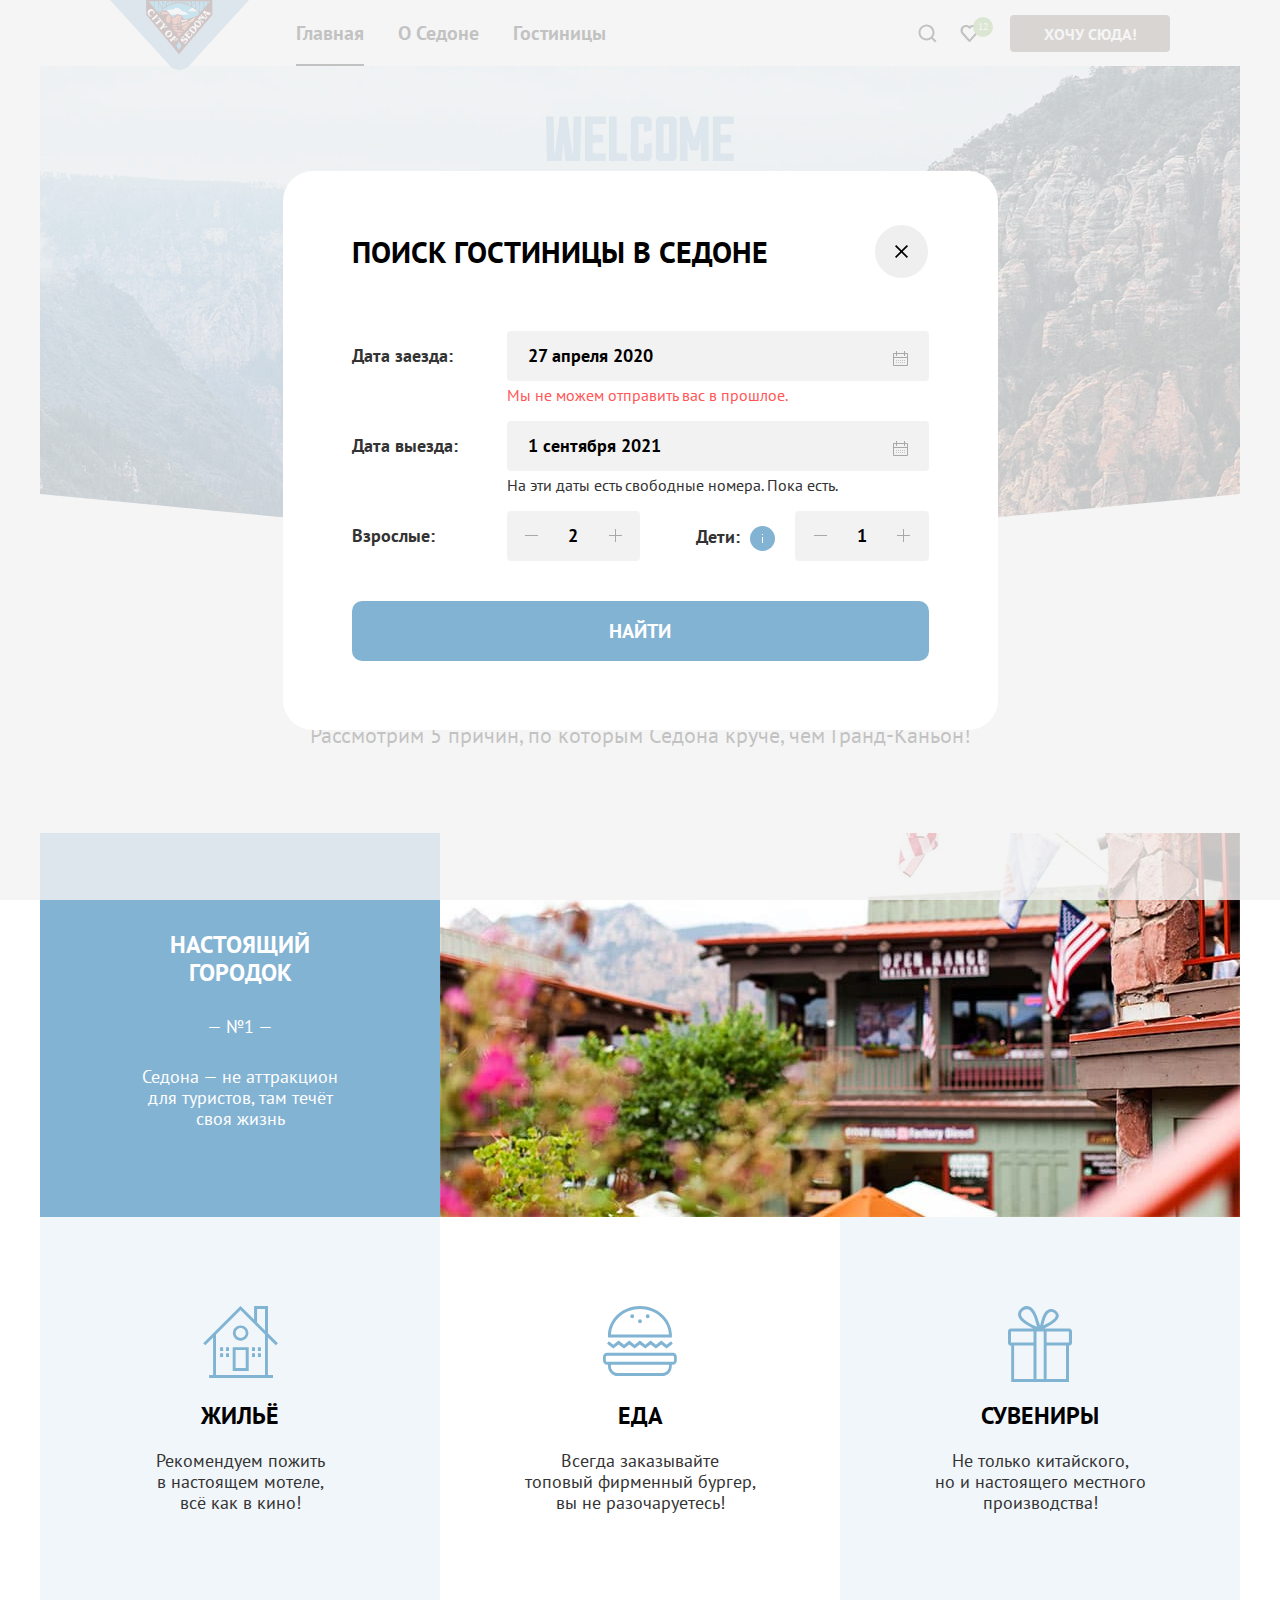
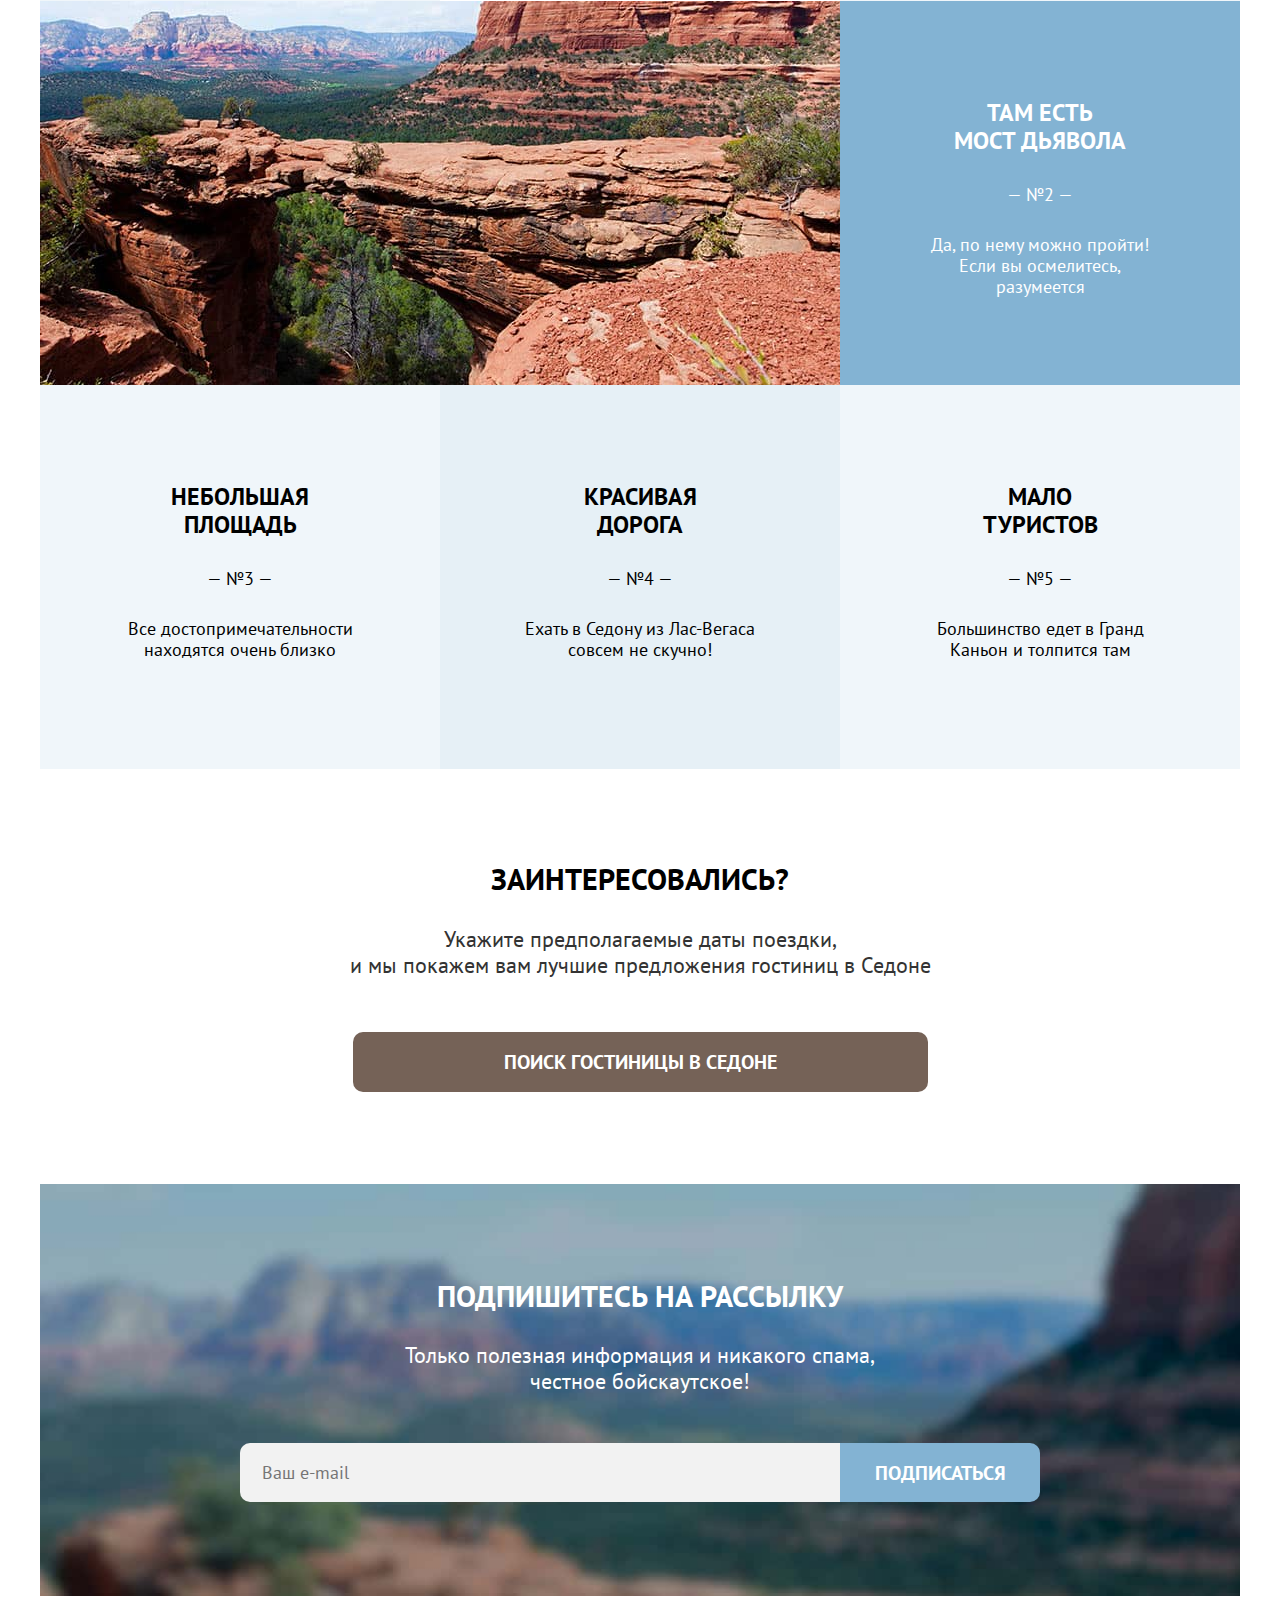
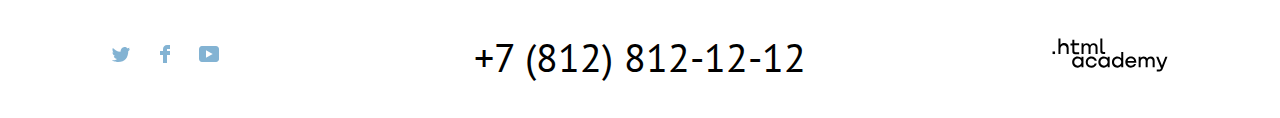
==== commit b7ed0014: "Add files via upload" ====
--- a/index.html
+++ b/index.html
@@ -5,6 +5,7 @@
     <meta http-equiv="X-UA-Compatible" content="IE=edge">
     <meta name="viewport" content="width=<device-width>, initial-scale=1.0">
     <title>Sedona</title>
+    <link rel="icon" type="images/png" sizes="32x32" href="images/favicon.png">
     <link rel="stylesheet" href="./css/style.css">
   </head>
   <body>
@@ -28,15 +29,15 @@
           <li class="navigation-item">
             <a href="#" class="navigation-user-link">
               <svg class="icon-button" aria-hidden="true" focusable="false" xmlns="http://www.w3.org/2000/svg" width="19" height="19" viewBox="0 0 19 19">
-                <path fill-role="evenodd" clip-rule="evenodd" d="M18.5 17.0083L14.8 13.3287C15.8 12.0359 16.5 10.3453 16.5 8.4558C16.5 4.08011 12.9 0.5 8.5 0.5C4.1 0.5 0.5 4.17956 0.5 8.55525C0.5 12.9309 4.1 16.511 8.5 16.511C10.3 16.511 12 15.9144 13.4 14.8204L17.1 18.5L18.5 17.0083ZM8.5 14.5221C5.2 14.5221 2.5 11.837 2.5 8.55525C2.5 5.27348 5.2 2.5884 8.5 2.5884C11.8 2.5884 14.5 5.27348 14.5 8.55525C14.5 11.837 11.8 14.5221 8.5 14.5221Z"/>
+                <path fill-rule="evenodd" clip-rule="evenodd" d="M18.5 17.0083L14.8 13.3287C15.8 12.0359 16.5 10.3453 16.5 8.4558C16.5 4.08011 12.9 0.5 8.5 0.5C4.1 0.5 0.5 4.17956 0.5 8.55525C0.5 12.9309 4.1 16.511 8.5 16.511C10.3 16.511 12 15.9144 13.4 14.8204L17.1 18.5L18.5 17.0083ZM8.5 14.5221C5.2 14.5221 2.5 11.837 2.5 8.55525C2.5 5.27348 5.2 2.5884 8.5 2.5884C11.8 2.5884 14.5 5.27348 14.5 8.55525C14.5 11.837 11.8 14.5221 8.5 14.5221Z"/>
               </svg>
               <span class="visually-hidden">Поиск</span>
             </a>
           </li>
           <li class="navigation-item">
             <a href="#" class="navigation-user-link">
-              <svg class="icon-button" aris-hidden="true" focusable="false" xmlns="http://www.w3.org/2000/svg" width="19" height="17" viewBox="0 0 19 17">
-                <path fill-role="evenodd" clip-rule="evenodd" d="M9.444 17c-.301 0-.602-.1-.802-.4-5.416-6.1-6.72-7.5-7.02-7.9C.92 7.8.519 6.6.519 5.4c0-3 2.406-5.4 5.515-5.4 1.304 0 2.507.5 3.51 1.3C10.547.5 11.851 0 13.054 0c3.008 0 5.516 2.4 5.516 5.4 0 1.3-.502 2.5-1.304 3.4l-7.02 7.9c-.2.2-.401.3-.802.3ZM3.427 7.5c.3.4 3.51 4 6.117 6.9l6.218-7c.501-.5.702-1.2.702-2 0-1.8-1.505-3.3-3.31-3.3-1.002 0-2.005.5-2.707 1.3-.301.3-.602.4-.903.4-.3 0-.602-.2-.802-.4-.702-.8-1.705-1.3-2.708-1.3-1.805 0-3.31 1.5-3.31 3.3-.1.9.302 1.6.703 2.1-.1 0-.1 0 0 0Z"/>
+              <svg class="icon-button" aria-hidden="true" focusable="false" xmlns="http://www.w3.org/2000/svg" width="19" height="17" viewBox="0 0 19 17">
+                <path fill-rule="evenodd" clip-rule="evenodd" d="M9.444 17c-.301 0-.602-.1-.802-.4-5.416-6.1-6.72-7.5-7.02-7.9C.92 7.8.519 6.6.519 5.4c0-3 2.406-5.4 5.515-5.4 1.304 0 2.507.5 3.51 1.3C10.547.5 11.851 0 13.054 0c3.008 0 5.516 2.4 5.516 5.4 0 1.3-.502 2.5-1.304 3.4l-7.02 7.9c-.2.2-.401.3-.802.3ZM3.427 7.5c.3.4 3.51 4 6.117 6.9l6.218-7c.501-.5.702-1.2.702-2 0-1.8-1.505-3.3-3.31-3.3-1.002 0-2.005.5-2.707 1.3-.301.3-.602.4-.903.4-.3 0-.602-.2-.802-.4-.702-.8-1.705-1.3-2.708-1.3-1.805 0-3.31 1.5-3.31 3.3-.1.9.302 1.6.703 2.1-.1 0-.1 0 0 0Z"/>
               </svg>
               <span class="visually-hidden">Избранное</span>
               <span class="icon-button-counter">12</span>
@@ -65,7 +66,7 @@
                 <h3 class="advantages-title">Настоящий<br>городок</h3>
                 <p class="advantages-text">Седона — не аттракцион<br>для туристов, там течёт<br>своя жизнь</p>
               </div>
-              <img class="advantages-pic" src="./images/photo-1.jpg" weight="800" height="384" alt="Фото города Седона с заведениями">
+              <img class="advantages-pic" src="./images/photo-1.jpg" width="800" height="384" alt="Фото города Седона с заведениями">
               <ul class="advantages-list-inner">
                 <li class="advantages-item-inner advantages-item-inner-home">
                   <h4 class="advantages-title">Жильё</h4>
@@ -86,7 +87,7 @@
                 <h3 class="advantages-title">Там есть<br>мост дьявола</h3>
                 <p class="advantages-text">Да, по нему можно пройти!<br>Если вы осмелитесь,<br>разумеется</p>
               </div>
-              <img class="advantages-pic" src="./images/photo-2.jpg" weight="800" height="384" alt="Фото моста дьявола с горным пейзажем" >
+              <img class="advantages-pic" src="./images/photo-2.jpg" width="800" height="384" alt="Фото моста дьявола с горным пейзажем" >
             </li>
             <li class="advantages-item">
               <div class="advantages-item-container">
@@ -111,17 +112,17 @@
         <section class="search-hotel">
           <h2 class="visually-hidden">Поиск Гостиницы</h2>
           <p class="search-title">Заинтересовались?</p>
-          <p class="search-hotel-text">Укажите предполагаемые даты поездки,<br>и мы покажем вам лучшие предложения гостиниц в Седоне</p>
+          <p class="search-text">Укажите предполагаемые даты поездки,<br>и мы покажем вам лучшие предложения гостиниц в Седоне</p>
           <a class="search-button button button-secondary button-large" href="search-hotel.html">Поиск гостиницы в Седоне</a>
         </section>
         <section class="maling maling-main">
           <h2 class="maling-title">Подпишитесь на рассылку</h2>
           <p class="maling-text">Только полезная информация и никакого спама,<br>честное бойскаутское!</p>
-          <form class="news-maling-form" action="https://echo.htmlacademy.ru/" method="post">
-            <p class="news-maling">
+          <form class="maling-form" action="https://echo.htmlacademy.ru/" method="post">
+            <p class="maling-field">
               <label class="visually-hidden" for="news-maling-email">Email</label>
-              <input class="field" placeholder="Ваш e-mail" type="email" name="news-maling-email" id="news-maling-email" required>
-              <button class="news-maling-button button button-large" type="submit">Подписаться</button>
+              <input class="subscribe-field field" placeholder="Ваш e-mail" type="email" name="news-maling-email" id="news-maling-email" required>
+              <button class="maling-button button button-large" type="submit">Подписаться</button>
             </p>
           </form>
         </section>
@@ -157,12 +158,12 @@
             </li>
           </ul>
           <h2 class="visually-hidden">Номер для связи</h2>
-          <address class="footer-number-address">
-            <a class="footer-number-address-tel" href="+78128121212">+7 (812) 812-12-12</a>
+          <address class="footer-number">
+            <a class="footer-number-tel" href="+78128121212">+7 (812) 812-12-12</a>
           </address>
           <h2 class="visually-hidden">Спонсор сайта</h2>
-          <a class="footer-sponsor-logo-link" href="https://htmlacademy.ru/">
-            <svg class="footer-sponsor-logo-pic" aria-hidden="true" focusable="false" xmlns="http://www.w3.org/2000/svg" width="116" height="34" viewBox="0 0 116 34">
+          <a class="footer-sponsor-link" href="https://htmlacademy.ru/">
+            <svg class="footer-sponsor-pic" aria-hidden="true" focusable="false" xmlns="http://www.w3.org/2000/svg" width="116" height="34" viewBox="0 0 116 34">
               <path d="M0.550171 13.4498V16.0498H3.05017V13.4498H0.550171Z"/>
               <path d="M12.1506 5.0498C10.5506 5.0498 9.35056 5.7498 8.55056 6.7498H8.45056V0.549805H6.45056V16.0498H8.45056V10.7498C8.45056 8.64981 9.75056 7.1498 11.7506 7.1498C13.5506 7.1498 14.6506 8.5498 14.6506 10.3498V16.0498H16.6506V9.9498C16.7506 6.9498 14.8506 5.0498 12.1506 5.0498Z"/>
               <path d="M27.1506 5.3499H22.3506V1.6499H20.3506V5.4499H18.4506V7.4499H20.3506V13.4499C20.3506 15.1499 21.3506 16.1499 23.0506 16.1499H27.1506V14.1499H23.4506C22.7506 14.1499 22.3506 13.7499 22.3506 13.0499V7.3499H27.1506V5.3499Z"/>
@@ -179,5 +180,65 @@
           </a>
         </section>
     </footer>
+    <div class="modal-container">
+      <div class="modal modal-search">
+        <button class="modal-close-button" type="button">
+          <span class="visually-hidden">Закрыть</span>
+        </button>
+        <section class="modal-content">
+          <h2 class="modal-title">Поиск гостиницы в Седоне</h2>
+
+          <form class="modal-form">
+            <div class="modal-form-group modal-form-date">
+              <label class="field-title" for="date-in">Дата заезда:</label>
+              <input class="modal-form-field field modal-date-pic" type="text" id="date-in" name="date-in" placeholder="Укажите дату" value="27 апреля 2020" required>
+              <span class="field-message field-message-error">Мы не можем отправить вас в прошлое.</span>
+            </div>
+
+            <div class="modal-form-group modal-form-date">
+              <label class="field-title" for="date-out">Дата выезда:</label>
+              <input class="modal-form-field field modal-date-pic" type="text" id="date-out" name="date-out" placeholder="Укажите дату" value="1 сентября 2021" required>
+              <span class="field-message">На эти даты есть свободные номера. Пока есть.</span>
+            </div>
+
+            <div class="modal-form-group search-form-amount">
+              <label class="field-title" for="adults">Взрослые:</label>
+              <div class="number">
+                <button class="number-button number-button-minus" type="button">
+                  <span class="visually-hidden">Уменьшить количество</span>
+                </button>
+                <input class="modal-form-field field number-input" type="number" id="adults" name="adults" placeholder="0" value="2">
+                <button class="number-button number-button-plus" type="button">
+                  <span class="visually-hidden">Увеличить количество</span>
+                </button>
+              </div>
+            </div>
+
+            <div class="modal-form-group search-form-amount">
+              <span class="field-title field-title-info">
+                <label  for="children">Дети:</label>
+                <span class="field-info">
+                  <span class="field-info-text">
+                    Укажите количество детей, которые будут с вами, возраст которых от 6 до 18 лет. Дети до 6 лет размещаются бесплатно.
+                  </span>
+                </span>
+              </span>
+              <div class="number">
+                <button class="number-button number-button-minus" type="button">
+                  <span class="visually-hidden">Уменьшить количество</span>
+                </button>
+                <input class="modal-form-field field number-input" type="number" id="children" name="children" placeholder="0" value="1">
+                <button class="number-button number-button-plus" type="button">
+                  <span class="visually-hidden">Увеличить количество</span>
+                </button>
+              </div>
+            </div>
+
+
+            <button class="modal-form-button button-large button" type="submit">Найти</button>
+          </form>
+        </section>
+      </div>
+    </div>
   </body>
 </html>
--- a/css/style.css
+++ b/css/style.css
@@ -2,14 +2,15 @@
   font-family: "PT Sans";
   font-style: normal;
   font-weight: 400;
-  src: url(../fonts/ptsans-400.woff2) format("woff2");
+  src: url("../fonts/ptsans-400.woff2") format("woff2");
   font-display: swap;
 }
+
 @font-face {
   font-family: "PT sans";
   font-style: normal;
   font-weight: 700;
-  src: url(../fonts/ptsans-700.woff2) format("woff2");
+  src: url("../fonts/ptsans-700.woff2") format("woff2");
   font-display: swap;
 }
 
@@ -29,13 +30,18 @@
   display: flex;
   flex-direction: column;
   min-height: 100%;
-  width: 1200px;
+  min-width: 1200px;
   font-family: "PT sans", sans-serif;
   font-size: 18px;
   line-height: 21px;
   background-color: #ffffff;
   color: #333333;
   box-shadow: 0 0 15px rgba(0, 0, 0, 0.2);
+}
+
+img {
+  max-width: 100%;
+  object-fit: contain;
 }
 
 .visually-hidden {
@@ -49,6 +55,8 @@
   overflow: hidden;
 }
 
+/* button */
+
 .button {
   display: inline-block;
   color:#ffffff;
@@ -56,7 +64,6 @@
   border: none;
   border-radius: 4px;
   padding: 7px 15px 6px;
-
   font-family: inherit;
   font-size: 16px;
   font-weight: 700;
@@ -75,7 +82,7 @@
   background-color: #68A2CA;
 }
 
-.button:focus {
+.button:focus:not(:active) {
   outline: 3px solid #615048;
   outline-offset: 0;
 }
@@ -93,7 +100,7 @@
   background-color: #615048;
 }
 
-.button-secondary:focus {
+.button-secondary:focus:not(:active) {
   outline: 3px solid #83B3D3;
   outline-offset: 0;
 }
@@ -101,6 +108,22 @@
 .button-large {
   font-size: 20px;
   border-radius: 10px;
+}
+
+.button-success {
+  background-color: #7db54f;
+}
+
+.button-success:hover {
+  background-color: #6c9e42;
+}
+
+.button-success:active {
+  background-color: #6c9e42;
+}
+
+.button-success:focus:not(:active) {
+  background-color: #6c9e42;
 }
 
 .page-header {
@@ -128,14 +151,14 @@
   align-items: center;
   margin: 0;
   padding: 0;
-  width: 650px;
+  width: 570px;
   list-style-type: none;
 }
 
 .navigation-link {
   display: block;
   position: relative;
-  padding: 17px;
+  padding: 20px 17px;
   font-family: "PT sans", sans-serif;
   font-size: 20px;
   line-height: 26px;
@@ -160,7 +183,7 @@
   height: 2px;
   right: 17px;
   left: 17px;
-  bottom: -3px;
+  bottom: 0;
   background-color: #000000;
 
 }
@@ -199,12 +222,10 @@
   color:#ffffff;
   background-color: #7DB54F;
   border-radius: 50%;
-
   line-height: 20px;
   font-size: 10px;
   font-family: "PT sans", sans-serif;
   text-align: center;
-
   top: 5px;
   right: -3px;
 }
@@ -243,14 +264,22 @@
     100% auto,
     cover;
   background-position:
-    50% calc(50% - 16px),
+    50% calc(50% - 17px),
     50% 100%,
     50% 50%;
   background-repeat: no-repeat;
   background-color: #83B3D3;
-  background-image: url(../images/welcome.svg),
-                    url(../images/index-divider.png),
-                    url(../images/index-background.jpg);
+  background-image: url("../images/welcome.svg"),
+                    url("../images/index-divider.png"),
+                    url("../images/index-background.jpg");
+}
+
+.advantages {
+  text-align: center;
+}
+
+.advantages-content {
+  padding: 63px 240px 80px;
 }
 
 .section-title {
@@ -261,7 +290,7 @@
   text-align: center;
   text-transform: uppercase;
   margin: 0;
-  margin-bottom: 30px;
+  margin-bottom: 31px;
 }
 
 .section-description {
@@ -272,21 +301,12 @@
   margin: 0;
 }
 
-.advantages {
-  text-align: center;
-}
-
-.advantages-content {
-  padding: 62px 240px 87px;
-}
-
 .advantages-list {
   margin: 0;
   padding: 0;
   list-style-type: none;
   display: grid;
   grid-template-columns: repeat(3, 1fr);
-
   counter-reset: advantages;
 }
 
@@ -294,9 +314,7 @@
   display: grid;
   gap: 30px;
   min-height: 384px;
-
   background: rgba(131, 179, 211, 0.12);
-
   counter-increment: advantages;
 }
 
@@ -316,7 +334,7 @@
 .advantages-item-container {
   display: grid;
   align-content: start;
-  gap: 26px;
+  gap: 29px;
   padding: 60px;
   min-height: 384px;
   padding-top: 98px;
@@ -324,34 +342,6 @@
 
 .advantages-item-container::before {
   content: "— №" counter(advantages) " —";
-}
-
-.advantages-list-inner {
-  color: #333333;
-  background-color: #ffffff;
-  grid-column: 1 / -1;
-  margin: 0;
-  padding: 0;
-  list-style-type: none;
-  display: grid;
-  grid-template-columns: repeat(3, 1fr);
-}
-
-.advantages-item-inner {
-  display: grid;
-  align-content: start;
-  gap: 20px;
-  min-height: 384px;
-  background: rgba(131, 179, 211, 0.12);
-  padding: 60px;
-  padding-top: 184px;
-
-  background-repeat: no-repeat;
-  background-position: 50% 89px;
-}
-
-.advantages-item-inner:nth-child(even) {
-  background-color: #ffffff;
 }
 
 .advantages-title {
@@ -375,19 +365,9 @@
   order: -1;
 }
 
-.advantages-item-inner-home {
-  background-image: url(../images/main-icon/icon-1.svg);
-  background-size: 75px 72px;
-}
-
-.advantages-item-inner-food {
-  background-image: url(../images/main-icon/icon-2.svg);
-  background-size: 74px 70px;
-}
-
-.advantages-item-inner-present {
-  background-image: url(../images/main-icon/icon-3.svg);
-  background-size: 68px 76px;
+.advantages-text {
+  margin: 0;
+  line-height: 21px;
 }
 
 .advantages-pic {
@@ -402,14 +382,51 @@
   order: -1;
 }
 
-.advantages-text {
-  margin: 0;
-  line-height: 21px;
+.advantages-list-inner {
+  color: #333333;
+  background-color: #ffffff;
+  grid-column: 1 / -1;
+  margin: 0;
+  padding: 0;
+  list-style-type: none;
+  display: grid;
+  grid-template-columns: repeat(3, 1fr);
+}
+
+.advantages-item-inner {
+  display: grid;
+  align-content: start;
+  gap: 20px;
+  min-height: 384px;
+  background: rgba(131, 179, 211, 0.12);
+  padding: 60px;
+  padding-top: 185px;
+  background-repeat: no-repeat;
+  background-position: 50% 89px;
+}
+
+.advantages-item-inner:nth-child(even) {
+  background-color: #ffffff;
+}
+
+.advantages-item-inner-home {
+  background-image: url("../images/main-icon/icon-1.svg");
+  background-size: 75px 72px;
+}
+
+.advantages-item-inner-food {
+  background-image: url("../images/main-icon/icon-2.svg");
+  background-size: 74px 70px;
+}
+
+.advantages-item-inner-present {
+  background-image: url("../images/main-icon/icon-3.svg");
+  background-size: 64px 76px;
 }
 
 .search-hotel {
   text-align: center;
-  padding: 90px 240px;
+  padding: 92px 240px;
 }
 
 .search-title {
@@ -422,33 +439,495 @@
   text-transform:uppercase;
 }
 
-.search-hotel-text {
+.search-text {
   font-size: 22px;
   line-height: 26px;
   color:#333333;
 }
 
-.breadcrumbs-list {
-  margin: 0;
-  padding: 0;
-  margin-bottom: 45px;
-  display: flex;
-  list-style-type: none;
-}
-
-
 .search-button {
-  margin: 34px 73px 0;
+  margin: 32px 73px 0;
   padding: 18px 0;
   width: 575px;
 }
 
+.maling {
+  padding: 38px 200px 142px;
+  color: #000000;
+  text-align: center;
+}
+
+.maling-main {
+  padding: 94px 200px;
+  color:#ffffff;
+  background-size: cover;
+  background-color: #83B3D3;
+  background-image: url("../images/futer-background.jpg");
+
+}
+
+.maling-title {
+  font-size: 30px;
+  line-height: 36px;
+  font-weight: 700;
+  text-transform: uppercase;
+  margin: 0;
+  margin-bottom: 28px;
+}
+
+.maling-text {
+  font-size: 22px;
+  line-height: 26px;
+  margin: 0;
+}
+
+.maling-form {
+  margin: 49px 0 0;
+}
+
+.maling-field {
+  display: grid;
+  grid-template-columns: 1fr 200px;
+  margin: 0;
+  padding: 0;
+  width: 100%;
+}
+
+.field {
+  width: 100%;
+  background-color: #f2f2f2;
+  font-family: inherit;
+  font-size: 18px;
+  border: 2px solid transparent;
+}
+
+.subscribe-field {
+  padding: 16px 20px;
+  border-radius: 10px 0 0 10px;
+}
+
+.field:hover {
+  background-color: #E6E6E6;
+}
+
+.subscribe-field:focus {
+  outline: 3px solid #615048;
+  outline-offset: 0;
+}
+
+.maling-button {
+  border-radius: 0 10px 10px 0;
+}
+
+/* footer */
+
+.page-footer {
+  width: 1200px;
+  margin: 0 auto;
+}
+
+.footer-social {
+  display: grid;
+  grid-template-columns: 1fr max-content 1fr;
+  padding: 27px 60px;
+  align-items: center;
+}
+
+.footer-social-list {
+  display: flex;
+  flex-wrap: wrap;
+  align-self: flex-start;
+  margin: 0;
+  margin-top: 10px;
+  padding: 0;
+  list-style-type: none;
+}
+
+.footer-social-item {
+  width: 36px;
+  height: 30px;
+  margin-right: 8px;
+  margin-bottom: 8px;
+  place-content: center;
+}
+
+.footer-social-item:nth-child(3n) {
+  margin-right: 0;
+}
+
+.footer-social-link {
+  position: relative;
+  display: block;
+  width: 42px;
+  height: 42px;
+  padding: 10px;
+  border-radius: 4px;
+}
+
+.footer-social-pic {
+  position: absolute;
+  top: 0;
+  right: 0;
+  bottom: 0;
+  left: 0;
+  margin: auto;
+  fill:#83B3D3;
+}
+
+.footer-social-link:hover .footer-social-pic {
+  fill:#68A2CA;
+}
+
+.footer-social-link:active .footer-social-pic,
+.footer-number-tel:active {
+  opacity: 0.3;
+}
+
+.footer-number-tel {
+  color:#000000;
+  font-size: 40px;
+  line-height: 40px;
+  padding: 15px;
+  text-decoration: none;
+  border-radius: 4px;
+}
+
+.footer-sponsor-link {
+  justify-self: end;
+  border-radius: 4px;
+  padding: 15px 12px;
+}
+
+.footer-number {
+  font-style: inherit;
+}
+
+.footer-number-tel:hover {
+  font-style: none;
+  color: #615048;
+}
+
+.footer-social-link:focus:not(:active),
+.footer-number-tel:focus:not(:active),
+.footer-sponsor-link:focus:not(:active) {
+  outline: 3px solid #83B3D3;
+}
+
+.footer-sponsor-pic:hover {
+  fill: #615048;
+}
+
+.footer-sponsor-pic:active {
+  fill: rgba(97, 80, 72, 0.3);
+}
+
+/* modal */
+
+.modal-container {
+  position: fixed;
+  top: 0;
+  left: 0;
+  display: flex;
+  width: 100%;
+  height: 100%;
+  z-index: 4;
+  background-color: rgba(242, 242, 242, 0.80);
+}
+
+.modal {
+  position: relative;
+  background-color: #ffffff;
+  padding: 69px;
+  padding-top: 61px;
+  margin: auto;
+}
+
+.modal-search {
+  width: 715px;
+  border-radius: 30px;
+}
+
+.modal-close-button {
+  position: absolute;
+  top: 54px;
+  right: 70px;
+  width: 53px;
+  height: 53px;
+  border: none;
+  border-radius: 50%;
+  padding: 0;
+}
+
+.modal-close-button::after {
+  content: "";
+  display: block;
+  background-image: url(../images/modal-close.svg);
+  background-repeat: no-repeat;
+  background-position: 50% 50%;
+  width: 53px;
+  height: 53px;
+}
+
+.modal-close-button:hover,
+.modal-close-button:active {
+  background-color: #E6E6E6;
+}
+
+.modal-close-button:active::after {
+  opacity: 0.3;
+}
+
+.modal-close-button:focus:not(:active) {
+  outline: 3px solid #83B3D3;
+}
+
+.modal-title {
+  margin: 0;
+  text-transform: uppercase;
+  font-size: 30px;
+  font-weight: 700;
+  line-height: 40px;
+  margin-bottom: 59px;
+  color:#000000;
+}
+
+.modal-form {
+  display: grid;
+  row-gap: 40px;
+  grid-template-columns: 50% 1fr;
+  grid-template-rows: 50px 50px 50px 60px;
+}
+
+.modal-form-group {
+  display: grid;
+  grid-template-columns: 140px 1fr;
+  grid-template-rows: 50px;
+  column-gap: 15px;
+  row-gap: 4px;
+}
+
+.modal-form-date {
+  grid-column: 1 / -1;
+}
+
+.field-title {
+  align-self: center;
+  font-weight: 700;
+}
+
+.field-title-info {
+  display: flex;
+  justify-content: flex-end;
+  margin-left: 20px;
+  padding-top: 5px;
+}
+
+.modal-form-field {
+  border-radius: 4px;
+  padding: 13px 19px;
+}
+
+.modal-form-date .modal-form-field:not(:placeholder-shown):focus {
+  outline: none;
+  background-color: #ffffff;
+  border: 2px solid #000000;
+}
+
+.modal-form-group .modal-date-pic {
+  background-image: url("../images/modal-date.svg");
+  background-repeat: no-repeat;
+  background-position: right 19px top 18px;
+}
+
+.field-message {
+  grid-column: 2 / -1;
+  font-size: 16px;
+}
+
+.field-message-error {
+  color: #FF5757;
+}
+
+.modal-form-button {
+  grid-column: 1 / -1;
+}
+
+.number {
+  display: grid;
+  position: relative;
+  z-index: 0;
+  grid-template-columns: 50px 1fr 50px;
+  min-width: 133px;
+}
+
+.number-input {
+  grid-column: 1 / -1;
+  grid-row: 1 / 2;
+  padding: 0 50px;
+  text-align: center;
+  appearance: textfield;
+}
+
+.modal-field-group .number-input:focus {
+  background-color: #E6E6E6;
+  outline: 3px solid #83B3D3;
+}
+
+.number-input::-webkit-inner-spin-button,
+.number-input::-webkit-outer-spin-button {
+  -webkit-appearance: none;
+  margin: 0;
+}
+
+.number-button {
+  position: relative;
+  z-index: 1;
+  grid-row: 1 / 2;
+  display: grid;
+  place-content: center;
+  background-color: transparent;
+  border: none;
+}
+
+.number-button::after {
+  content: "";
+  width: 25px;
+  height: 25px;
+  background-repeat: no-repeat;
+  background-position: 50% 50%;
+  border-radius: 4px;
+  opacity: 0.3;
+}
+
+.modal-form-group .modal-form-field {
+  font-weight: 700;
+}
+
+.number-button:hover::after {
+  opacity: 1;
+}
+
+.number-button:active::after {
+  opacity: 0.2;
+}
+
+.number-button:focus {
+  outline: none;
+}
+
+.number-button:focus:not(:active)::after {
+  outline: 3px solid #83B3D3;
+  outline-offset: -3px;
+  opacity: 1;
+}
+
+.number-button-minus {
+  grid-column: 1 / 2;
+}
+
+.number-button-minus::after {
+  background-image: url("../images/minus.svg");
+}
+
+.number-button-plus {
+  grid-column: 3 / 4;
+}
+
+.number-button-plus::after {
+  background-image: url("../images/plus.svg");
+}
+
+.field-info {
+  position: relative;
+  width: 25px;
+  height: 25px;
+  background-color: #83b3d3;
+  border-radius: 50%;
+  margin-left: 10px;
+  margin-right: 5px;
+  background-image: url("../images/info.svg");
+  background-repeat: no-repeat;
+  background-position: 50% 50%;
+}
+
+.field-info:hover {
+  background-color: #68A2CA;
+}
+
+.field-info-text {
+  display: none;
+  position: absolute;
+  width: 256px;
+  color: #ffffff;
+  background-color: #333333;
+  padding: 20px 22px 23px;
+  border-radius: 10px;
+  font-size: 16px;
+  line-height: 20px;
+  font-weight: 400;
+  z-index: 1;
+  left: calc(50% - 128px);
+  top: calc(100% + 15px);
+}
+
+.field-info-text::before {
+  content: "";
+  position: absolute;
+  width: 19px;
+  height: 9px;
+  background-image: url("../images/triangle.svg");
+  top: -9px;
+  left: calc(50% - 10px);
+}
+
+.field-info-text::after {
+  content: "";
+  position: absolute;
+  left: 0;
+  right: 0;
+  top: -25px;
+  height: 25px;
+}
+
+.field-info:hover .field-info-text {
+  display: block;
+}
+
+.main-header {
+  padding: 34px 71px 82px;
+  color: #ffffff;
+  background-color: #83B3D3;
+  background-size: cover;
+  background-repeat: no-repeat;
+  background-image: url("../images/catalog-background.jpg");
+}
+
+.search-hotel-title {
+  margin: 0;
+  color:#ffffff;
+  font-size: 60px;
+  line-height: 78px;
+  font-weight: 700;
+}
+
+.breadcrumbs-list {
+  display: flex;
+  margin: 0;
+  padding: 0;
+  margin-top: -5px;
+  margin-left: -4px;
+  margin-bottom: 45px;
+  flex-wrap: wrap;
+  list-style-type: none;
+}
+
 .breadcrumbs-item {
   font-size: 16px;
 }
 
 .breadcrumbs-item-link {
-  padding: 3px 8px;
+  padding: 3px 6px 3px;
+  border-radius: 4px;
 }
 
 .search-icon-button {
@@ -459,24 +938,34 @@
   opacity: 0.6;
 }
 
+.breadcrumbs-item-link:active .search-icon-button {
+  opacity: 0.3;
+}
+
+.breadcrumbs-item-link:focus {
+  outline: 3px solid #83B3D3;
+  outline-offset: -3px;
+}
+
 .breadcrumbs-item + .breadcrumbs-item {
   position: relative;
-  margin-left: 10px;
+  margin-left: 14px;
 }
 
 .breadcrumbs-item + .breadcrumbs-item::before {
   content: "";
   position: absolute;
-  background: url(../images/nav-link.svg);
+  background: url("../images/nav-link.svg");
   background-repeat: no-repeat;
   top: 6px;
-  left: -7px;
+  left: -9px;
   width: 5px;
   height: 8px;
 }
 
-.search-hotel-home {
-  position: absolute;
+.hotel-filter {
+  display: flex;
+  margin: 0;
 }
 
 .hotel-filter-group {
@@ -484,11 +973,230 @@
   padding: 0;
   width: 200px;
   margin-right: 17px;
+  border: none;
+}
+
+.filter-title {
+  margin: 0;
+  padding: 0;
+  font-size: 20px;
+  font-weight: 700;
+  line-height: 26px;
+  margin-bottom: 29px;
+}
+
+.filter-list {
+  margin: 0;
+  padding: 0;
+  list-style-type: none;
+}
+
+.filter-item + .filter-item{
+  margin-top: 13px;
+}
+
+.filter-item-title {
+  position: relative;
+  display: block;
+  padding-left: 40px;
+}
+
+.filter-mark {
+  position: absolute;
+  width: 20px;
+  height: 20px;
+  left: 0;
+  top: 2px;
+  background-color: #ffffff;
+  border-radius: 4px;
+}
+
+.filter-item-title:hover .filter-mark {
+  opacity: 0.6;
+}
+
+.filter-item-title:active .filter-mark {
+  opacity: 0.3;
+}
+
+.filter-item-input:focus + .filter-mark {
+  outline: 3px solid #83B3D3;
+}
+
+.filter-item-input[type="checkbox"]:checked + .filter-mark::after {
+  content:"";
+  display: block;
+  background-image: url("../images/control=checkbox.svg");
+  background-repeat: no-repeat;
+  background-position: 4px 5px;
+  height: 20px;
+}
+
+.filter-item-input[type="radio"] + .filter-mark {
+  border-radius: 50%;
+}
+
+.filter-item-input[type="radio"]:checked + .filter-mark::after {
+  content: "";
+  display: block;
+  height: 20px;
+  background-image: url("../images/control=radio.svg");
+  background-repeat: no-repeat;
+  background-position: center;
+}
+
+.filter-label {
+  line-height: 23px;
 }
 
 .hotel-filter-price {
   width: 287px;
-  margin-left: 95px;
+  margin-left: auto;
+}
+
+.range {
+  margin-top: 6px;
+}
+
+.range-labels {
+  display: grid;
+  grid-template-columns: 1fr 2px 1fr;
+}
+
+.range-labels::before {
+  content: "";
+  position:relative;
+  z-index: 1;
+  width: 2px;
+  background-color: #ffffff;
+}
+
+.range-labels:hover::before {
+  opacity: 0.6;
+}
+
+.range-labels:focus-within::before {
+  opacity: 1;
+}
+
+.range-label {
+  display: grid;
+  grid-template-columns: 1fr 44px;
+}
+
+.range-label:nth-child(1) {
+  order: -1;
+}
+
+.range-title {
+  opacity: 0.3;
+  grid-column: 2 / 3;
+  grid-row: 1 / 2;
+  align-self: center;
+  justify-self: center;
+}
+
+.range-input {
+  width: 100%;
+  grid-column: 1 / -1;
+  grid-row: 1 / 2;
+  padding: 11px 43px 11px 17px;
+  border: 2px solid #ffffff;
+  border-radius: 4px;
+  color: #ffffff;
+  background-color: transparent;
+  font-size: 18px;
+  font-family: inherit;
+}
+
+.range-label:nth-child(2) .range-title {
+  margin-left: -10px;
+}
+
+.range-label:nth-child(1) .range-input {
+  border-right: none;
+  border-top-right-radius: 0;
+  border-bottom-right-radius: 0;
+}
+
+.range-label:nth-child(2) .range-input {
+  border-left: none;
+  border-top-left-radius: 0;
+  border-bottom-left-radius: 0;
+}
+
+.range-input::-webkit-outer-spin-button,
+.range-input::-webkit-inner-spin-button {
+  -webkit-appearance: none;
+  margin: 0;
+}
+
+.range-input:hover {
+  border-color: rgba(255, 255, 255, 0.6);
+}
+
+.range-input:active {
+  background-color: #756257;
+  outline: none;
+}
+
+.range-input:focus:not(:active) {
+  outline: 3px solid #81b3d2;
+  box-shadow: inset 0 0 0 3px #81B3D2;
+  background-color: #756257;
+  border-color: #ffffff;
+}
+
+.range-input:not(:placeholder-shown):focus {
+  border-color: #ffffff;
+  box-shadow: none;
+}
+
+.range-slider {
+  grid-column: 1 / -1;
+  position: relative;
+  height: 4px;
+  background-color: rgba(255, 255, 255, 0.3);
+  margin-top: 28px;
+}
+
+.price-slider {
+  position: absolute;
+  height: 4px;
+  background-color: #ffffff;
+}
+
+.range-toggle {
+  position: absolute;
+  width: 20px;
+  height: 20px;
+  border: none;
+  border-radius: 5px;
+  cursor: pointer;
+}
+
+.range-toggle:hover {
+  box-shadow: 0 4px 10px 0 rgba(0, 0, 0, 0.25);
+}
+
+.range-toggle:active {
+  outline: 2px solid #83B3D3;
+  box-shadow: 0 7px 15px 0 rgba(0, 0, 0, 0.40);
+}
+
+.range-toggle:focus:not(:active) {
+  outline: 3px solid #83B3D3;
+  box-shadow: 0 4px 10px 0 rgba(0, 0, 0, 0.25);
+}
+
+.toggle-min {
+  top: -10px;
+  left: 0;
+}
+
+.toggle-max {
+  top: -10px;
+  right: 0;
 }
 
 .filter-buttons {
@@ -496,18 +1204,46 @@
   flex-direction: column;
   width: 160px;
   margin-left: 64px;
-}
-
-.hotel-filter {
-  display: flex;
-  width: 1050px;
-  margin: 0 auto;
-}
-
-.filter-list {
-  margin: 0;
-  padding: 0;
-  list-style-type: none;
+  margin-top: 60px;
+}
+
+.filter-button {
+  line-height: 36px;
+  cursor: pointer;
+  margin-bottom: 15px;
+}
+
+.filter-button:active {
+  color: rgba(255, 255, 255, 0.3);
+}
+
+.filter-button:focus:not(:active) {
+  outline: 3px solid #ffffff;
+}
+
+.filter-reset {
+  color: #ffffff;
+  background-color: transparent;
+  font-size: 18px;
+  font-family: inherit;
+  font-weight: 400;
+  align-self: center;
+  border: none;
+  border-radius: 4px;
+  padding: 3px 14px;
+  cursor: pointer;
+}
+
+.filter-reset:hover {
+  opacity: 0.6;
+}
+
+.filter-reset:active {
+  opacity: 0.3;
+}
+
+.filter-reset:focus:not(:active) {
+  outline: 3px solid #83B3D3;
 }
 
 .hotel-sorting {
@@ -519,11 +1255,15 @@
   grid-template-columns: 1fr 287px max-content;
   align-items: center;
   gap: 80px;
-  padding: 44px 0;
+  padding: 44px 0 53px;
 }
 
 .sorting-result {
-  margin: 0;
+  font-size: 30px;
+  line-height: 39px;
+  font-weight: 700;
+  margin: 0;
+  text-transform: uppercase;
 }
 
 .catalog-select{
@@ -534,7 +1274,7 @@
 .sorting-button {
   display: grid;
   grid-template-columns: 1fr 50px;
-  padding: 10px 18px;
+  padding: 12px 15px;
   padding-right: 0;
   color: #333333;
   border: 2px solid #e6e6e6;
@@ -547,13 +1287,22 @@
 
 .sorting-button::after {
   content: "";
-  background-image: url(../images/variant=arrow.svg);
+  background-image: url("../images/variant=arrow.svg");
   background-position: 50% 50%;
   background-repeat: no-repeat;
 }
 
 .sorting-button:hover {
   border-color: #83B3D3;
+}
+
+.sorting-button:active {
+  opacity: 0.3;
+}
+
+.sorting-button:focus {
+  outline: 2px solid #83B3D3;
+  outline-offset: -2px;
 }
 
 .catalog-select[open] .sorting-button::after {
@@ -570,16 +1319,13 @@
   border-radius: 4px;
   background-color: #ffffff;
   box-shadow: 0 2px 4px rgba(0, 0, 0, 0.2);
-
   list-style-type: none;
 }
 
 .sorting-button-link {
   display: block;
   padding: 8px 20px;
-
   color: #333333;
-
   text-decoration: none;
 }
 
@@ -593,37 +1339,50 @@
 
 .view-list {
   display: flex;
+  flex-wrap: wrap;
+  max-width: 224px;
   padding: 0;
-  margin: 0;
+  margin: -4px;
   list-style-type: none;
 }
 
+.view-item {
+  margin: 4px;
+}
+
 .view-link-card {
-  background: url(../images/variant=tile.svg);
+  background: url("../images/variant/variant=tile.svg");
 }
 
 .view-link-slider {
-  background: url(../images/variant=slideshow.svg);
+  background: url("../images/variant/variant=slideshow.svg");
 }
 
 .view-link-list {
-  background: url(../images/variant=list.svg);
+  background: url("../images/variant/variant=list.svg");
 }
 
 .view-link {
   display: block;
-  width: 44px;
-  height: 44px;
-  margin-right: 8px;
+  width: 48px;
+  height: 48px;
   border: 2px solid #e6e6e6;
   border-radius: 4px;
-
   background-repeat: no-repeat;
   background-position: 50% 50%;
 }
 
 .view-link:hover {
   border-color: #83B3D3;
+}
+
+.view-link:active {
+  border-color: #000000;
+}
+
+.view-link:focus:not(:active) {
+  outline: 2px solid #83B3D3;
+  outline-offset: -2px;
 }
 
 .view-item-active .view-link {
@@ -642,7 +1401,8 @@
 
 .hotel-card-item {
   display: grid;
-  grid-template-columns: 1fr 26px 1fr;
+  position: relative;
+  grid-template-columns: 1fr 26px 140px;
   grid-template-rows: 206px;
   row-gap: 16px;
   grid-template-areas:
@@ -652,32 +1412,60 @@
     "button-more . button-chosen"
     "stars rate rate";
   padding: 20px;
+  z-index: 0;
+}
+
+.hotel-card-link {
+  grid-area: title;
+  color:#000000;
+  text-decoration: none;
+}
+
+.hotel-card-link:focus {
+  outline: none;
+}
+
+.hotel-card-link::before {
+  content: "";
+  position: absolute;
+  top: 0;
+  left: 0;
+  right: 0;
+  bottom: 160px;
+  z-index: 1;
+}
+
+.hotel-card-title {
+  font-size: 24px;
+  line-height: 31px;
+  margin: 0;
 }
 
 .hotel-card-photo {
-  grid-area: img;
+  order: -1;
   width: 100%;
   height: auto;
+  grid-area: img;
   object-fit: cover;
 }
 
-.hotel-card-title {
-  grid-area: title;
-  font-size: 24px;
-  line-height: 31px;
-  margin: 0;
-}
-
-.hotel-card-link {
-  color:#000000;
-  text-decoration: none;
+.hotel-card-link:hover + .hotel-card-photo {
+  opacity: 0.6;
+}
+
+.hotel-card-link:active + .hotel-card-photo {
+  opacity: 0.3;
+}
+
+.hotel-card-link:focus + .hotel-card-photo {
+  outline: 2px solid #83B3D3;
 }
 
 .hotel-card-description {
   grid-area: description;
   display: grid;
   grid-template-columns: 1fr 1fr;
-  column-gap: 26px;
+  column-gap: 15px;
   margin: 0;
 }
 
@@ -697,7 +1485,7 @@
 .star {
   margin: 0;
   height: 37px;
-  background: url(../images/Star.svg);
+  background: url("../images/Star.svg");
   background-size: 23px 17px;
   background-repeat: repeat-x;
   background-position: 0 50%;
@@ -717,18 +1505,14 @@
 
 .rating-middle {
   grid-area: rate;
-  align-items: end;
+  justify-self: end;
   text-transform: uppercase;
   margin: 0;
-  padding: 8px;
+  padding: 8px 33px;
   font-size: 16px;
   text-align: center;
   background-color: #f2f2f2;
   border-radius: 4px;
-}
-
-.hotel-card-item:hover {
-  box-shadow: 0 0 5px 1px rgba(0, 0, 0, 0.2);
 }
 
 .pagination {
@@ -741,7 +1525,7 @@
 
 .pagination-button {
   min-width: 620px;
-  padding: 17px 0;
+  padding: 17px;
   border-radius: 4px;
   border: none;
 }
@@ -761,11 +1545,12 @@
   margin: 0;
   display: flex;
   flex-wrap: wrap;
-
   list-style-type: none;
 }
+
 .pagination-item {
   margin-right: 8px;
+  margin-bottom: 5px;
 }
 
 .pagination-item-action .pagination-link {
@@ -777,13 +1562,11 @@
   display: flex;
   align-items: center;
   justify-content: center;
+  max-width: 170px;
   min-width: 55px;
   height: 55px;
-
-
   color: #ffffff;
   background-color: #83B3D3;
-
   font-size: 20px;
   font-weight: 700;
   text-align: center;
@@ -795,9 +1578,19 @@
   background-color: #68A2CA;
 }
 
+.pagination-item:not(.pagination-item-action) .pagination-link:active {
+  color: rgba(255, 255, 255, 0.3);
+  background-color: #68A2CA;
+}
+
+.pagination-item:not(.pagination-item-action):not(:active) .pagination-link:focus {
+  outline: 3px solid #756257;
+}
+
 .pagination-select {
   display: flex;
   align-items: center;
+  margin-top: -5px;
 }
 
 .pagination-label {
@@ -822,6 +1615,30 @@
   border-radius: 4px;
   padding: 12px 17px;
   padding-right: 0;
+}
+
+.select-button::after {
+  content: "";
+  background-image: url("../images/variant=arrow.svg");
+  background-position: 50% 50%;
+  background-repeat: no-repeat;
+}
+
+.select-button:hover {
+  border-color:#83B3D3;
+}
+
+.select-button:active {
+  opacity: 0.3;
+}
+
+.select-button:focus:not(:active) {
+  outline: 2px solid #83B3D3;
+  outline-offset: -2px;
+}
+
+.select[open] .select-button::after {
+  transform: rotate(180deg);
 }
 
 .select-list {
@@ -833,6 +1650,11 @@
   padding: 10px 0;
   box-shadow: 0 2px 4px rgba(0, 0, 0, 0.2);
   list-style: none;
+  border-radius: 4px;
+}
+
+.select-item:hover {
+  background-color: #f2f2f2;
 }
 
 .select-option {
@@ -842,267 +1664,14 @@
   text-decoration: none;
 }
 
-.select-button::after {
-  content: "";
-  background-image: url(../images/variant=arrow.svg);
-  background-position: 50% 50%;
-  background-repeat: no-repeat;
-}
-
 .select-option-active {
   background-color: #e6e6e6;
 }
 
-.select-button:hover {
-  border-color:#83B3D3;
-}
-
-.select[open] .select-button::after {
-  transform: rotate(180deg);
-}
-
-.select-item:hover {
-  background-color: #f2f2f2;
-}
-
-.maling {
-  padding: 43px 200px 0;
-  color: #000000;
-  text-align: center;
-}
-
-.maling-main {
-  padding: 94px 200px;
-  color:#ffffff;
-  background-size: cover;
-  background-color: #83B3D3;
-  background-image: url(../images/futer-background.jpg);
-
-}
-
-.maling-title {
-  font-size: 30px;
-  line-height: 36px;
-  font-weight: 700;
-  text-transform: uppercase;
-  margin: 0;
-  margin-bottom: 30px;
-}
-
-.maling-text {
-  font-size: 22px;
-  line-height: 26px;
-  margin: 0;
-}
-
-.news-maling-form {
-  margin: 48px 0 0;
-}
-
-.news-maling {
-  display: grid;
-  grid-template-columns: 1fr 200px;
-
-  margin: 0;
-  padding: 0;
-  width: 100%;
-}
-
-
-.field {
-  width: 100%;
-  background-color: #f2f2f2;
-  font-family: inherit;
-  font-size: 18px;
-  border: 2px solid transparent;
-  border-radius: 10px 0 0 10px;
-  padding: 19px 19px;
-}
-
-.field:hover {
-  background-color: #E6E6E6;
-}
-
-.field:focus {
-  outline: 3px solid #615048;
-  outline-offset: 0;
-}
-
-.news-maling-button {
-  border-radius: 0 10px 10px 0;
-}
-
-.main-header {
-  padding: 35px 72px 80px;
-  color: #ffffff;
-  background-color: #83B3D3;
-  background-size: cover;
-  background-repeat: no-repeat;
-  background-image: url(../images/catalog-background.jpg);
-}
-
-.search-hotel-title {
-  padding: 0;
-  margin-top: 0;
-  margin-bottom: 5px;
-  color:#ffffff;
-  font-size: 60px;
-  line-height: 78px;
-  font-weight: 700;
-}
-
-.filter-label {
-  line-height: 23px;
-}
-
-.filter-title {
-  font-size: 20px;
-  line-height: 26px;
-  font-weight: 700;
-}
-
-.range {
-  display: grid;
-  grid-template-columns: 1fr 1fr;
-}
-
-.range-label {
-  display: grid;
-  grid-template-columns: 1fr 44px;
-}
-
-.range-input {
-  width: 100%;
-  grid-column: 1 / -1;
-  grid-row: 1 / 2;
-
-  color: #ffffff;
-  background-color: transparent;
-  font-size: 18px;
-  font-family: inherit;
-}
-
-.range-title {
-  opacity: 0.3;
-  grid-column: 2 / 3;
-  grid-row: 1 / 2;
-}
-
-.range-slider {
-  grid-column: 1 / -1;
-}
-
-.filter-reset {
-  color: #ffffff;
-  background-color: transparent;
-  font-size: 18px;
-}
-
-.sorting-result {
-  font-size: 30px;
-  line-height: 39px;
-  font-weight: 700;
-  text-transform: uppercase;
-}
-
-.page-footer {
-  width: 1200px;
-  margin: 0 auto;
-}
-
-.footer-social {
-  display: flex;
-  justify-content: space-between;
-  padding: 40px 72px;
-  align-items: center;
-}
-
-.footer-social-list {
-  margin: 0;
-  padding: 0;
-  list-style-type: none;
-  display: flex;
-  flex-wrap: wrap;
-
-}
-
-.footer-social-item {
-  width: 36px;
-  height: 30px;
-  margin-right: 8px;
-  margin-bottom: 8px;
-  place-content: center;
-}
-
-.footer-social-item:nth-child(3n) {
-  margin-right: 0;
-}
-
-.footer-social-link {
-  position: relative;
-  display: block;
-  width: 42px;
-  height: 42px;
-  padding: 10px;
-  border-radius: 4px;
-}
-
-.footer-social-pic {
-  position: absolute;
-  top: 0;
-  right: 0;
-  bottom: 0;
-  left: 0;
-  margin: auto;
-  fill:#83B3D3;
-}
-
-.footer-social-link:hover .footer-social-pic {
-  fill:#68A2CA;
-}
-
-.footer-social-link:active .footer-social-pic {
-  opacity: 0.3;
-}
-
-.footer-social-link:focus {
-  outline: 3px solid #83B3D3;
-}
-
-.footer-number-address-tel {
-  color:#000000;
-  font-size: 40px;
-  line-height: 40px;
-  padding: 15px;
-  text-decoration: none;
-  border-radius: 4px;
-}
-
-.footer-sponsor-logo-link {
-  border-radius: 4px;
-  padding: 15px;
-}
-
-.footer-number-address-tel:hover {
-  color: #615048;
-}
-
-.footer-number-address-tel:active {
-  opacity: 0.3;
-}
-
-.footer-number-address-tel:focus, .footer-sponsor-logo-pic:focus {
-  outline: 3px solid #83B3D3;
-}
-
-.footer-sponsor-logo-pic:hover {
-  fill: #615048;
-}
-
-.footer-sponsor-logo-pic:active {
-  fill: rgba(97, 80, 72, 0.3);
-}
-
-.footer-sponsor-logo-link:focus {
-  outline: 3px solid #83B3D3;
-}
+.maling-catalog-title {
+  margin-bottom: 47px;
+}
+
+.maling-catalog-form {
+  margin-top: 46px;
+}
